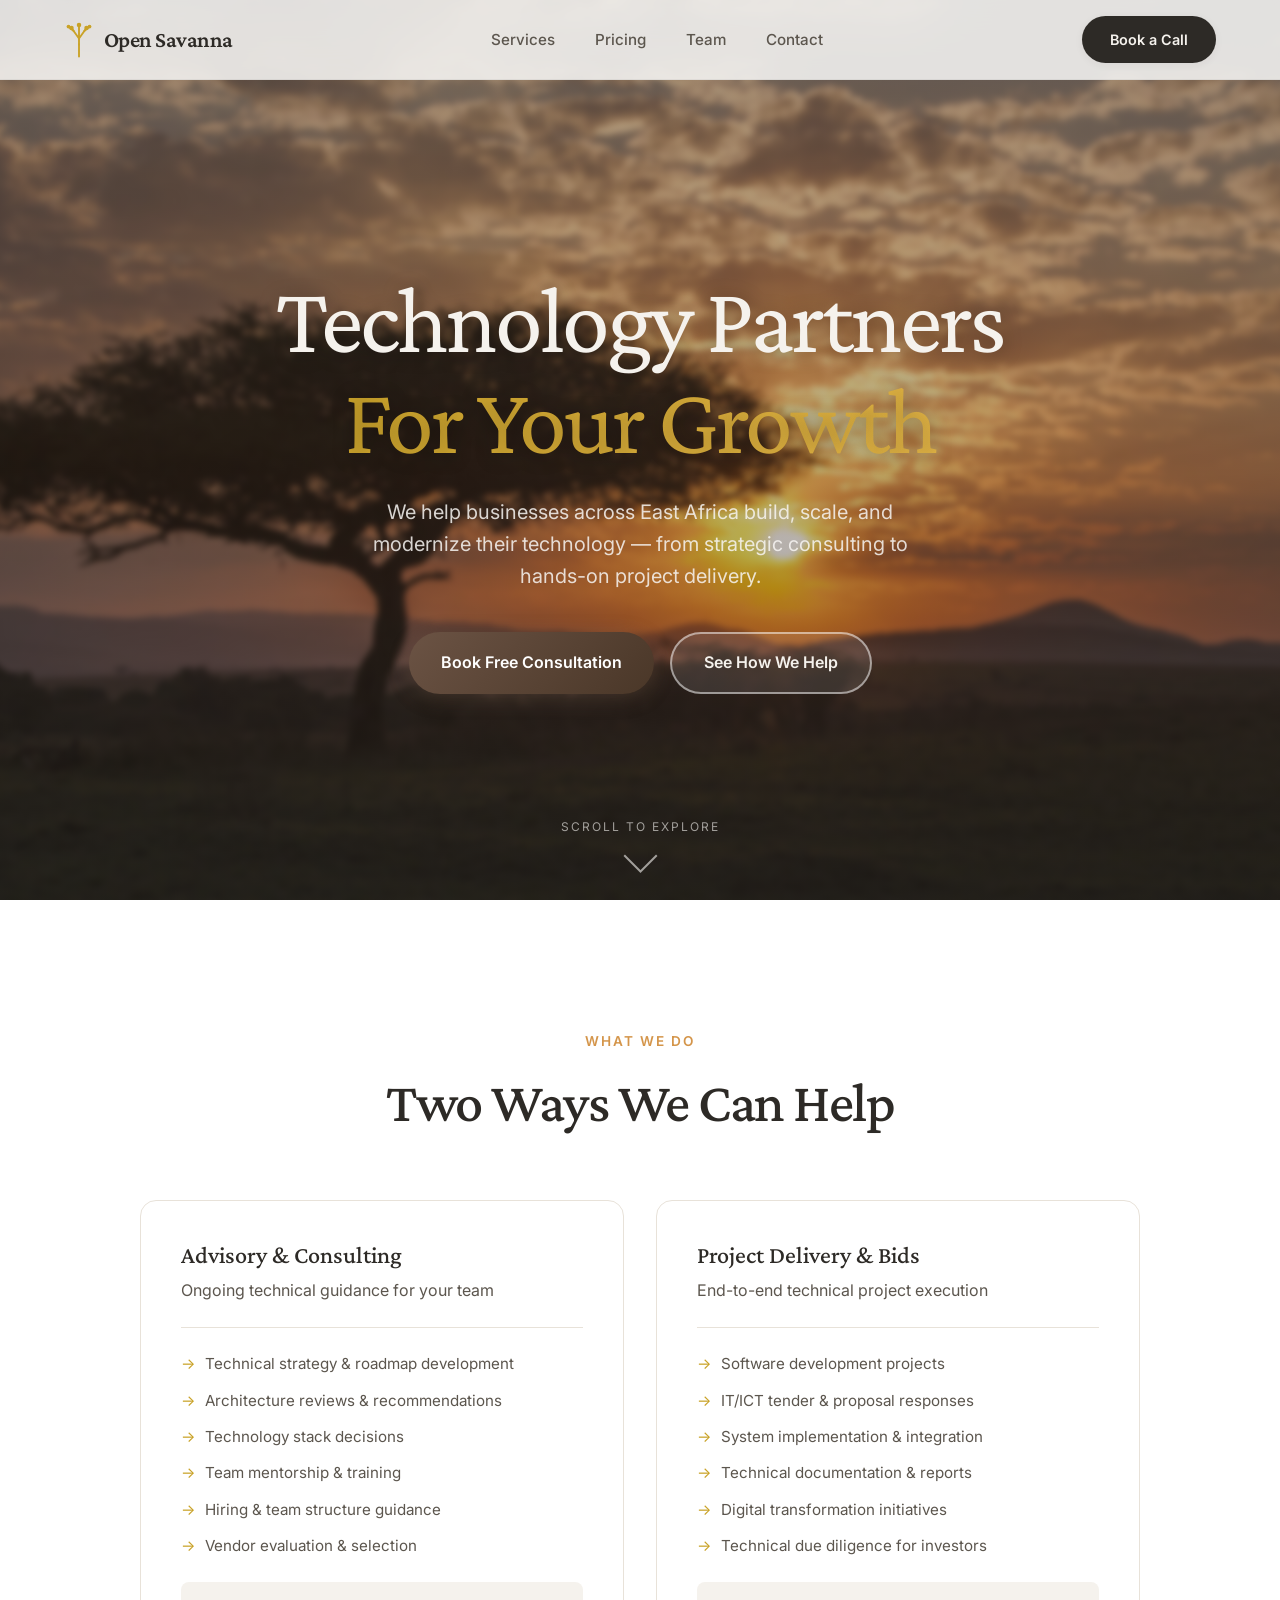
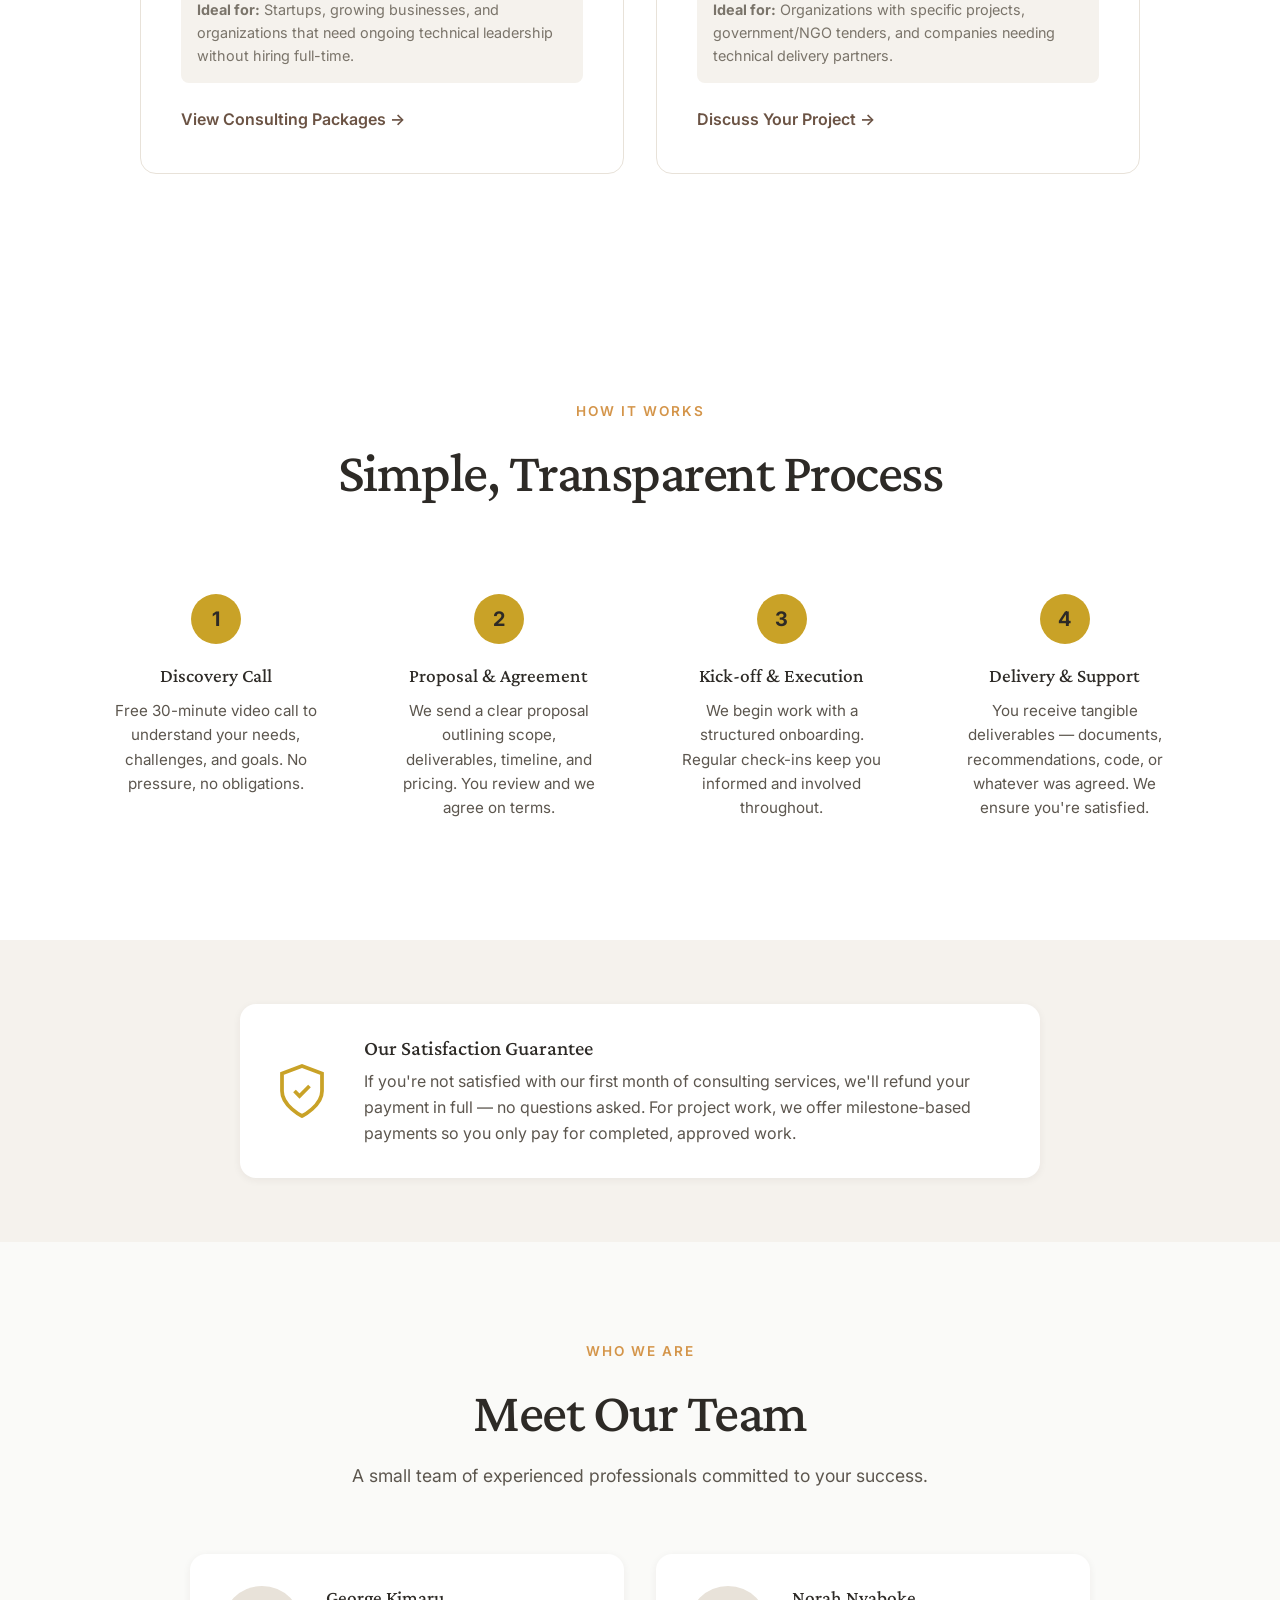
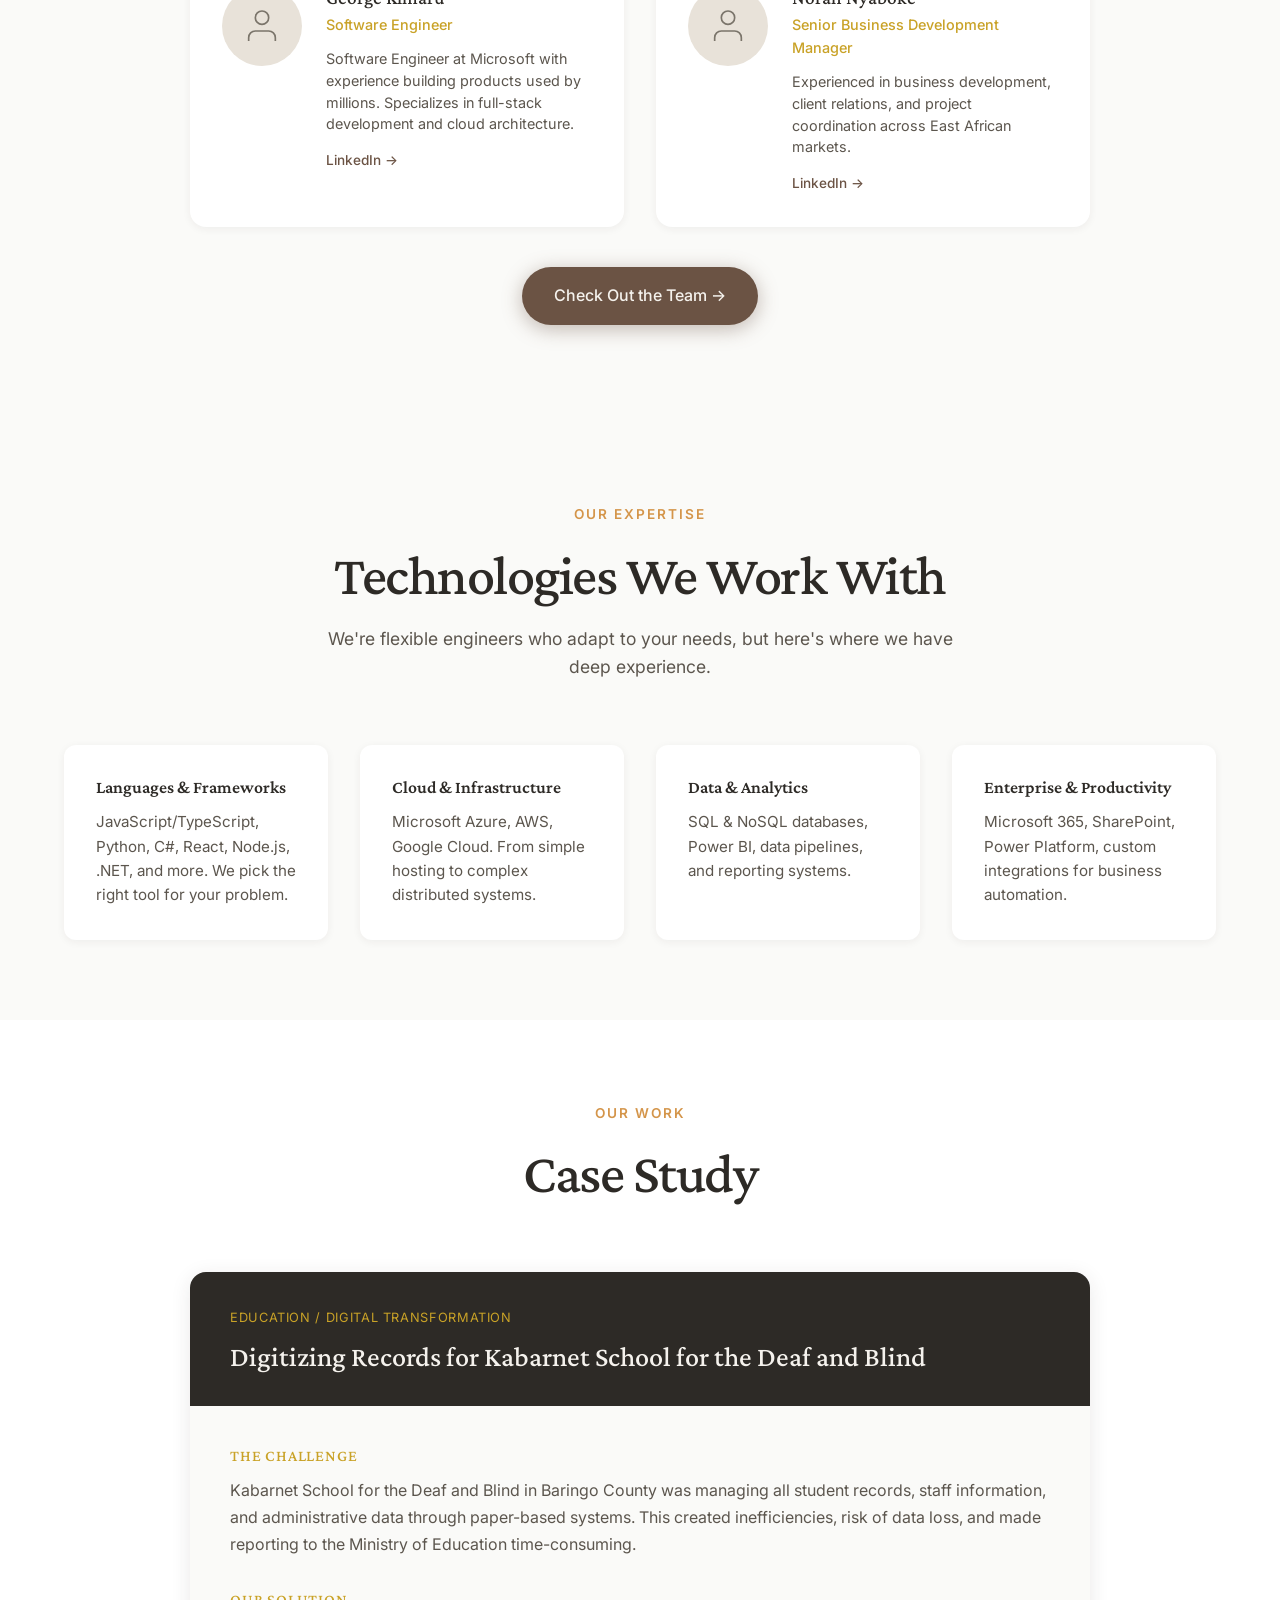
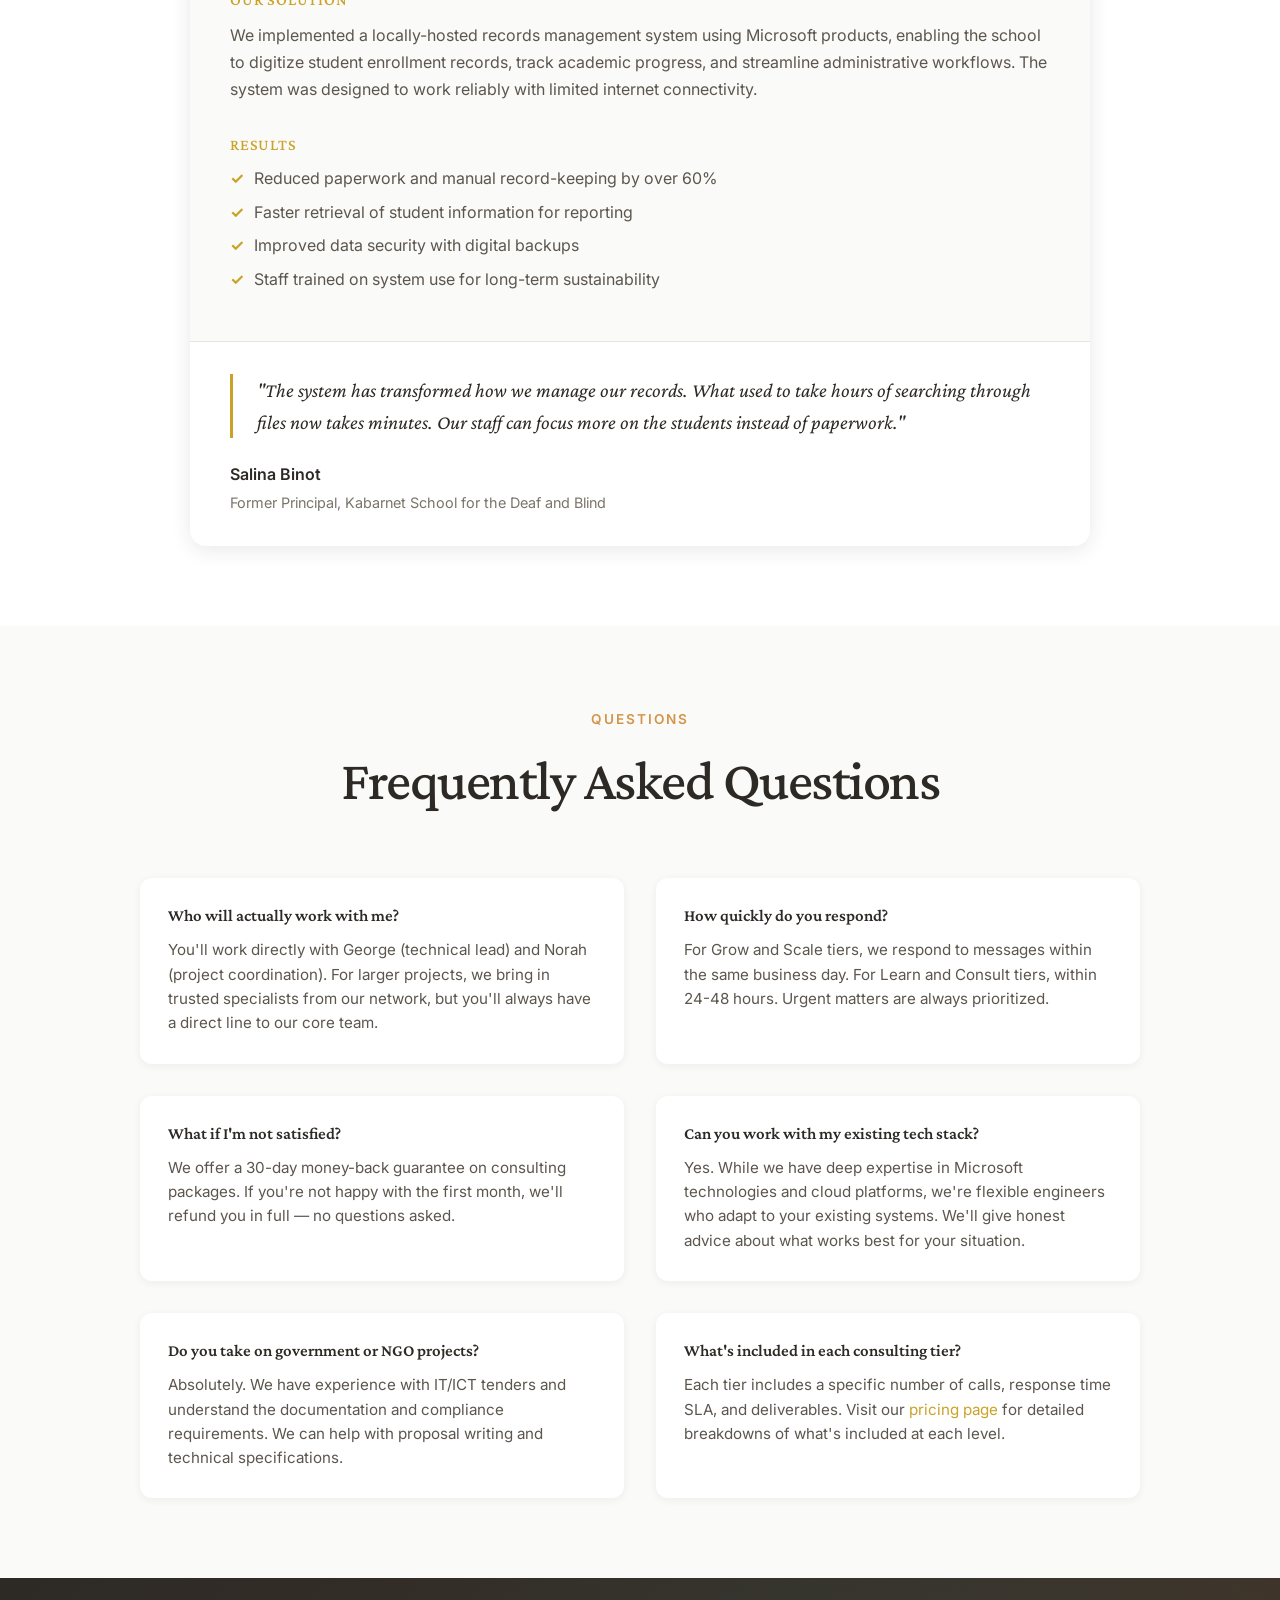
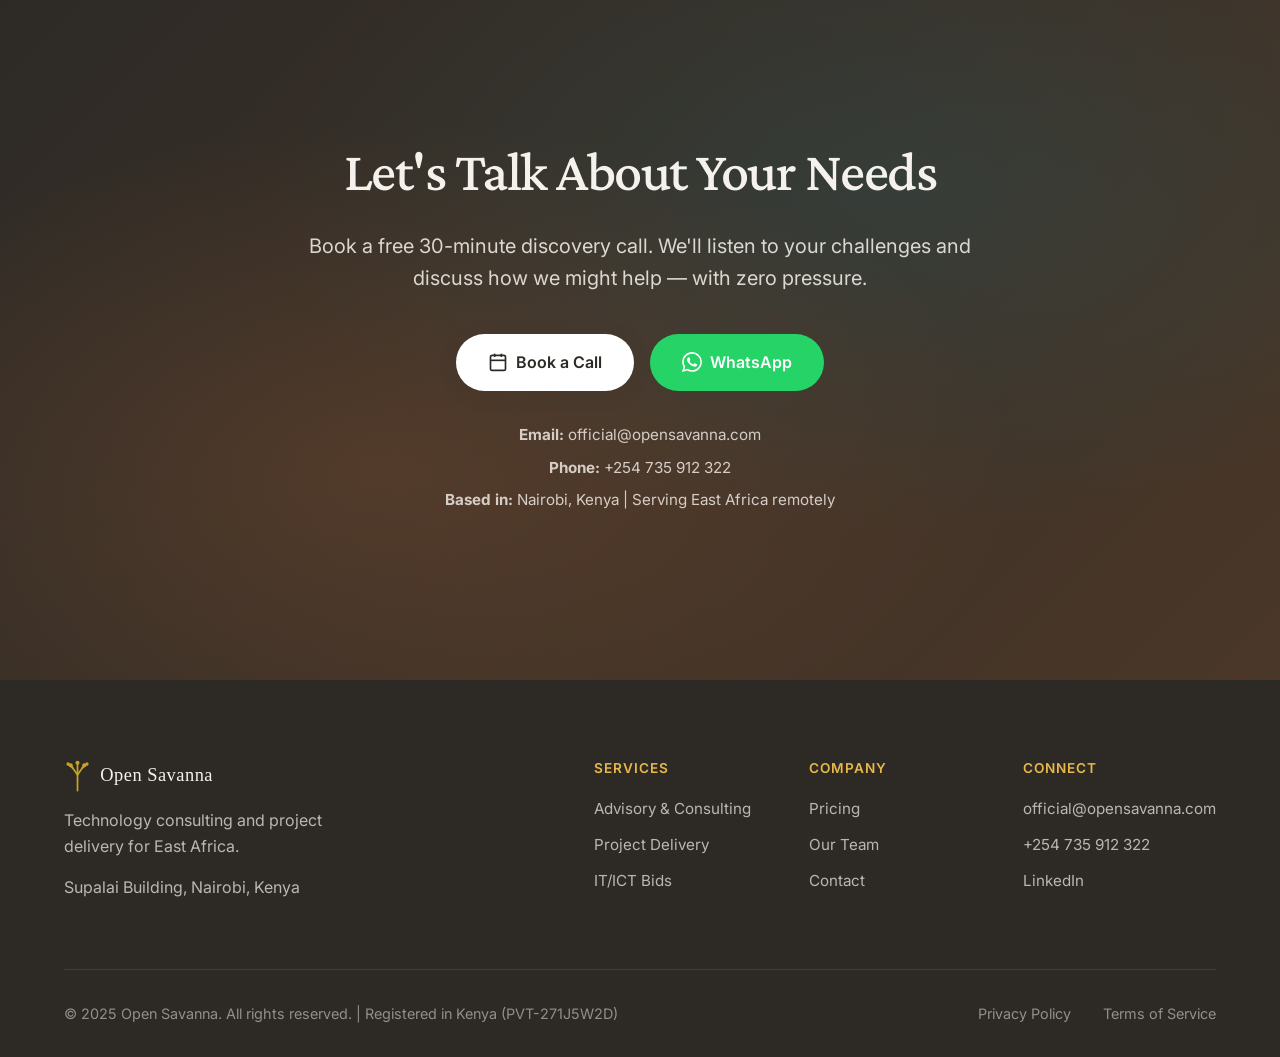
==== index.html @ 31643fbc "Add company registration number PVT-271J5W2D" ====
<!DOCTYPE html>
<html lang="en">
  <head>
    <meta charset="UTF-8" />
    <meta name="viewport" content="width=device-width, initial-scale=1.0" />
    <title>Open Savanna | Technology Consulting & Advisory for East Africa</title>

    <!-- SEO Meta Tags -->
    <meta name="description" content="Open Savanna provides technology consulting, project delivery, and advisory services for businesses, startups, and organizations across East Africa." />
    <meta name="keywords" content="Technology Consulting, IT Consulting, ICT, Kenya, Uganda, Tanzania, Rwanda, East Africa, Tech Advisory, Digital Transformation, Software Development" />
    <meta name="author" content="Open Savanna" />

    <!-- Open Graph -->
    <meta property="og:type" content="website" />
    <meta property="og:url" content="https://www.opensavanna.com/" />
    <meta property="og:title" content="Open Savanna | Technology Consulting for East Africa" />
    <meta property="og:description" content="Technology consulting and project delivery for businesses across East Africa." />

    <!-- Favicon -->
    <link rel="icon" type="image/svg+xml" href="favicon.svg" />

    <!-- Fonts -->
    <link rel="preconnect" href="https://fonts.googleapis.com" />
    <link rel="preconnect" href="https://fonts.gstatic.com" crossorigin />
    <link href="https://fonts.googleapis.com/css2?family=Crimson+Pro:wght@300;400;500;600&family=Inter:wght@300;400;500;600;700&display=swap" rel="stylesheet" />

    <!-- Styles -->
    <link rel="stylesheet" href="styles.css" />
  </head>
  <body>
    <!-- Navigation -->
    <nav id="navbar">
      <a href="index.html" class="logo">
        <img src="Images/logo.svg" alt="Open Savanna" class="logo-icon" />
        <span class="logo-text">Open Savanna</span>
      </a>
      <ul class="nav-links" id="nav-links">
        <li><a href="#services">Services</a></li>
        <li><a href="pricing.html">Pricing</a></li>
        <li><a href="team.html">Team</a></li>
        <li><a href="#contact">Contact</a></li>
      </ul>
      <a href="https://cal.com/open-savanna/discovery" target="_blank" class="cta-button nav-cta">Book a Call</a>
      <button class="mobile-menu-btn" id="mobile-menu-btn" aria-label="Toggle menu">
        <span></span>
        <span></span>
        <span></span>
      </button>
    </nav>

    <!-- Hero Section -->
    <section class="hero" id="hero">
      <div class="hero-content">
        <h1 class="hero-title">
          <span class="title-line">Technology Partners</span>
          <span class="title-line">For Your Growth</span>
        </h1>
        <p class="hero-subtitle">
          We help businesses across East Africa build, scale, and modernize their technology
          — from strategic consulting to hands-on project delivery.
        </p>
        <div class="hero-cta">
          <a href="https://cal.com/open-savanna/discovery" target="_blank" class="btn btn-primary">Book Free Consultation</a>
          <a href="#services" class="btn btn-secondary">See How We Help</a>
        </div>
      </div>
      <div class="scroll-indicator">
        <span>Scroll to explore</span>
        <div class="scroll-arrow"></div>
      </div>
    </section>

    <!-- Services Section -->
    <section class="services" id="services">
      <div class="section-header">
        <p class="section-tagline">What We Do</p>
        <h2>Two Ways We Can Help</h2>
      </div>

      <div class="services-two-col">
        <!-- Consulting Track -->
        <div class="service-track">
          <div class="track-header">
            <h3>Advisory & Consulting</h3>
            <p>Ongoing technical guidance for your team</p>
          </div>
          <ul class="track-features">
            <li>Technical strategy & roadmap development</li>
            <li>Architecture reviews & recommendations</li>
            <li>Technology stack decisions</li>
            <li>Team mentorship & training</li>
            <li>Hiring & team structure guidance</li>
            <li>Vendor evaluation & selection</li>
          </ul>
          <p class="track-ideal"><strong>Ideal for:</strong> Startups, growing businesses, and organizations that need ongoing technical leadership without hiring full-time.</p>
          <a href="pricing.html" class="track-cta">View Consulting Packages →</a>
        </div>

        <!-- Project Track -->
        <div class="service-track">
          <div class="track-header">
            <h3>Project Delivery & Bids</h3>
            <p>End-to-end technical project execution</p>
          </div>
          <ul class="track-features">
            <li>Software development projects</li>
            <li>IT/ICT tender & proposal responses</li>
            <li>System implementation & integration</li>
            <li>Technical documentation & reports</li>
            <li>Digital transformation initiatives</li>
            <li>Technical due diligence for investors</li>
          </ul>
          <p class="track-ideal"><strong>Ideal for:</strong> Organizations with specific projects, government/NGO tenders, and companies needing technical delivery partners.</p>
          <a href="#contact" class="track-cta">Discuss Your Project →</a>
        </div>
      </div>
    </section>

    <!-- How It Works Section -->
    <section class="how-it-works" id="how-it-works">
      <div class="section-header">
        <p class="section-tagline">How It Works</p>
        <h2>Simple, Transparent Process</h2>
      </div>

      <div class="process-steps">
        <div class="process-step">
          <div class="step-number">1</div>
          <h3>Discovery Call</h3>
          <p>Free 30-minute video call to understand your needs, challenges, and goals. No pressure, no obligations.</p>
        </div>
        <div class="process-step">
          <div class="step-number">2</div>
          <h3>Proposal & Agreement</h3>
          <p>We send a clear proposal outlining scope, deliverables, timeline, and pricing. You review and we agree on terms.</p>
        </div>
        <div class="process-step">
          <div class="step-number">3</div>
          <h3>Kick-off & Execution</h3>
          <p>We begin work with a structured onboarding. Regular check-ins keep you informed and involved throughout.</p>
        </div>
        <div class="process-step">
          <div class="step-number">4</div>
          <h3>Delivery & Support</h3>
          <p>You receive tangible deliverables — documents, recommendations, code, or whatever was agreed. We ensure you're satisfied.</p>
        </div>
      </div>
    </section>

    <!-- Guarantee Section -->
    <section class="guarantee-section">
      <div class="guarantee-content">
        <div class="guarantee-icon">
          <svg viewBox="0 0 24 24" fill="none" stroke="currentColor" stroke-width="1.5">
            <path d="M12 22s8-4 8-10V5l-8-3-8 3v7c0 6 8 10 8 10z"/>
            <path d="M9 12l2 2 4-4"/>
          </svg>
        </div>
        <div class="guarantee-text">
          <h3>Our Satisfaction Guarantee</h3>
          <p>If you're not satisfied with our first month of consulting services, we'll refund your payment in full — no questions asked. For project work, we offer milestone-based payments so you only pay for completed, approved work.</p>
        </div>
      </div>
    </section>

    <!-- Team Preview Section -->
    <section class="team-preview">
      <div class="section-header">
        <p class="section-tagline">Who We Are</p>
        <h2>Meet Our Team</h2>
        <p class="section-subtitle">A small team of experienced professionals committed to your success.</p>
      </div>

      <div class="team-preview-grid">
        <div class="team-card">
          <div class="team-photo-placeholder">
            <svg viewBox="0 0 24 24" fill="none" stroke="currentColor" stroke-width="1">
              <path d="M20 21v-2a4 4 0 00-4-4H8a4 4 0 00-4 4v2M12 11a4 4 0 100-8 4 4 0 000 8z"/>
            </svg>
          </div>
          <div class="team-info">
            <h4>George Kimaru</h4>
            <p class="team-role">Software Engineer</p>
            <p class="team-bio">Software Engineer at Microsoft with experience building products used by millions. Specializes in full-stack development and cloud architecture.</p>
            <a href="https://www.linkedin.com/in/kimarugeorge/" target="_blank" class="team-linkedin">LinkedIn →</a>
          </div>
        </div>

        <div class="team-card">
          <div class="team-photo-placeholder">
            <svg viewBox="0 0 24 24" fill="none" stroke="currentColor" stroke-width="1">
              <path d="M20 21v-2a4 4 0 00-4-4H8a4 4 0 00-4 4v2M12 11a4 4 0 100-8 4 4 0 000 8z"/>
            </svg>
          </div>
          <div class="team-info">
            <h4>Norah Nyaboke</h4>
            <p class="team-role">Senior Business Development Manager</p>
            <p class="team-bio">Experienced in business development, client relations, and project coordination across East African markets.</p>
            <a href="https://www.linkedin.com/in/norahnyaboke/" target="_blank" class="team-linkedin">LinkedIn →</a>
          </div>
        </div>
      </div>

      <div class="team-preview-cta">
        <a href="team.html" class="btn btn-primary">Check Out the Team →</a>
      </div>
    </section>

    <!-- Technologies Section -->
    <section class="tech-stack-section">
      <div class="section-header">
        <p class="section-tagline">Our Expertise</p>
        <h2>Technologies We Work With</h2>
        <p class="section-subtitle">We're flexible engineers who adapt to your needs, but here's where we have deep experience.</p>
      </div>
      <div class="tech-grid">
        <div class="tech-category">
          <h4>Languages & Frameworks</h4>
          <p>JavaScript/TypeScript, Python, C#, React, Node.js, .NET, and more. We pick the right tool for your problem.</p>
        </div>
        <div class="tech-category">
          <h4>Cloud & Infrastructure</h4>
          <p>Microsoft Azure, AWS, Google Cloud. From simple hosting to complex distributed systems.</p>
        </div>
        <div class="tech-category">
          <h4>Data & Analytics</h4>
          <p>SQL & NoSQL databases, Power BI, data pipelines, and reporting systems.</p>
        </div>
        <div class="tech-category">
          <h4>Enterprise & Productivity</h4>
          <p>Microsoft 365, SharePoint, Power Platform, custom integrations for business automation.</p>
        </div>
      </div>
    </section>

    <!-- Case Study Section -->
    <section class="case-study-section">
      <div class="section-header">
        <p class="section-tagline">Our Work</p>
        <h2>Case Study</h2>
      </div>
      <div class="case-study-card">
        <div class="case-study-header">
          <span class="case-study-tag">Education / Digital Transformation</span>
          <h3>Digitizing Records for Kabarnet School for the Deaf and Blind</h3>
        </div>
        <div class="case-study-content">
          <div class="case-study-challenge">
            <h4>The Challenge</h4>
            <p>Kabarnet School for the Deaf and Blind in Baringo County was managing all student records, staff information, and administrative data through paper-based systems. This created inefficiencies, risk of data loss, and made reporting to the Ministry of Education time-consuming.</p>
          </div>
          <div class="case-study-solution">
            <h4>Our Solution</h4>
            <p>We implemented a locally-hosted records management system using Microsoft products, enabling the school to digitize student enrollment records, track academic progress, and streamline administrative workflows. The system was designed to work reliably with limited internet connectivity.</p>
          </div>
          <div class="case-study-results">
            <h4>Results</h4>
            <ul>
              <li>Reduced paperwork and manual record-keeping by over 60%</li>
              <li>Faster retrieval of student information for reporting</li>
              <li>Improved data security with digital backups</li>
              <li>Staff trained on system use for long-term sustainability</li>
            </ul>
          </div>
        </div>
        <div class="case-study-testimonial">
          <blockquote>
            "The system has transformed how we manage our records. What used to take hours of searching through files now takes minutes. Our staff can focus more on the students instead of paperwork."
          </blockquote>
          <div class="testimonial-author">
            <strong>Salina Binot</strong>
            <span>Former Principal, Kabarnet School for the Deaf and Blind</span>
          </div>
        </div>
      </div>
    </section>

    <!-- FAQ Section -->
    <section class="faq-section" id="faq">
      <div class="section-header">
        <p class="section-tagline">Questions</p>
        <h2>Frequently Asked Questions</h2>
      </div>
      <div class="faq-grid">
        <div class="faq-item">
          <h4>Who will actually work with me?</h4>
          <p>You'll work directly with George (technical lead) and Norah (project coordination). For larger projects, we bring in trusted specialists from our network, but you'll always have a direct line to our core team.</p>
        </div>
        <div class="faq-item">
          <h4>How quickly do you respond?</h4>
          <p>For Grow and Scale tiers, we respond to messages within the same business day. For Learn and Consult tiers, within 24-48 hours. Urgent matters are always prioritized.</p>
        </div>
        <div class="faq-item">
          <h4>What if I'm not satisfied?</h4>
          <p>We offer a 30-day money-back guarantee on consulting packages. If you're not happy with the first month, we'll refund you in full — no questions asked.</p>
        </div>
        <div class="faq-item">
          <h4>Can you work with my existing tech stack?</h4>
          <p>Yes. While we have deep expertise in Microsoft technologies and cloud platforms, we're flexible engineers who adapt to your existing systems. We'll give honest advice about what works best for your situation.</p>
        </div>
        <div class="faq-item">
          <h4>Do you take on government or NGO projects?</h4>
          <p>Absolutely. We have experience with IT/ICT tenders and understand the documentation and compliance requirements. We can help with proposal writing and technical specifications.</p>
        </div>
        <div class="faq-item">
          <h4>What's included in each consulting tier?</h4>
          <p>Each tier includes a specific number of calls, response time SLA, and deliverables. Visit our <a href="pricing.html">pricing page</a> for detailed breakdowns of what's included at each level.</p>
        </div>
      </div>
    </section>

    <!-- CTA Section -->
    <section class="cta-section" id="contact">
      <div class="cta-background"></div>
      <div class="cta-content">
        <h2>Let's Talk About Your Needs</h2>
        <p>Book a free 30-minute discovery call. We'll listen to your challenges and discuss how we might help — with zero pressure.</p>
        <div class="cta-buttons">
          <a href="https://cal.com/open-savanna/discovery" target="_blank" class="btn btn-light">
            <svg viewBox="0 0 24 24" fill="none" stroke="currentColor" stroke-width="2">
              <rect x="3" y="4" width="18" height="18" rx="2" ry="2"/>
              <line x1="16" y1="2" x2="16" y2="6"/>
              <line x1="8" y1="2" x2="8" y2="6"/>
              <line x1="3" y1="10" x2="21" y2="10"/>
            </svg>
            Book a Call
          </a>
          <a href="https://wa.me/254735912322?text=Hi%20Open%20Savanna%2C%20I'd%20like%20to%20discuss%20a%20potential%20project" class="btn btn-whatsapp">
            <svg viewBox="0 0 24 24" fill="currentColor">
              <path d="M17.472 14.382c-.297-.149-1.758-.867-2.03-.967-.273-.099-.471-.148-.67.15-.197.297-.767.966-.94 1.164-.173.199-.347.223-.644.075-.297-.15-1.255-.463-2.39-1.475-.883-.788-1.48-1.761-1.653-2.059-.173-.297-.018-.458.13-.606.134-.133.298-.347.446-.52.149-.174.198-.298.298-.497.099-.198.05-.371-.025-.52-.075-.149-.669-1.612-.916-2.207-.242-.579-.487-.5-.669-.51-.173-.008-.371-.01-.57-.01-.198 0-.52.074-.792.372-.272.297-1.04 1.016-1.04 2.479 0 1.462 1.065 2.875 1.213 3.074.149.198 2.096 3.2 5.077 4.487.709.306 1.262.489 1.694.625.712.227 1.36.195 1.871.118.571-.085 1.758-.719 2.006-1.413.248-.694.248-1.289.173-1.413-.074-.124-.272-.198-.57-.347m-5.421 7.403h-.004a9.87 9.87 0 01-5.031-1.378l-.361-.214-3.741.982.998-3.648-.235-.374a9.86 9.86 0 01-1.51-5.26c.001-5.45 4.436-9.884 9.888-9.884 2.64 0 5.122 1.03 6.988 2.898a9.825 9.825 0 012.893 6.994c-.003 5.45-4.437 9.884-9.885 9.884m8.413-18.297A11.815 11.815 0 0012.05 0C5.495 0 .16 5.335.157 11.892c0 2.096.547 4.142 1.588 5.945L.057 24l6.305-1.654a11.882 11.882 0 005.683 1.448h.005c6.554 0 11.89-5.335 11.893-11.893a11.821 11.821 0 00-3.48-8.413z"/>
            </svg>
            WhatsApp
          </a>
        </div>
        <div class="cta-contact-info">
          <p><strong>Email:</strong> official@opensavanna.com</p>
          <p><strong>Phone:</strong> +254 735 912 322</p>
          <p><strong>Based in:</strong> Nairobi, Kenya | Serving East Africa remotely</p>
        </div>
      </div>
    </section>

    <!-- Footer -->
    <footer>
      <div class="footer-content">
        <div class="footer-brand">
          <div class="footer-logo-wrapper">
            <img src="Images/logo.svg" alt="Open Savanna" class="footer-logo-icon" />
            <span class="footer-logo-text">Open Savanna</span>
          </div>
          <p>Technology consulting and project delivery for East Africa.</p>
          <div class="footer-address">
            <p>Supalai Building, Nairobi, Kenya</p>
          </div>
        </div>
        <div class="footer-links">
          <div class="footer-column">
            <h4>Services</h4>
            <a href="#services">Advisory & Consulting</a>
            <a href="#services">Project Delivery</a>
            <a href="#services">IT/ICT Bids</a>
          </div>
          <div class="footer-column">
            <h4>Company</h4>
            <a href="pricing.html">Pricing</a>
            <a href="team.html">Our Team</a>
            <a href="#contact">Contact</a>
          </div>
          <div class="footer-column">
            <h4>Connect</h4>
            <a href="mailto:official@opensavanna.com">official@opensavanna.com</a>
            <a href="https://wa.me/254735912322">+254 735 912 322</a>
            <a href="https://linkedin.com/company/opensavanna" target="_blank">LinkedIn</a>
          </div>
        </div>
      </div>
      <div class="footer-bottom">
        <p>&copy; 2025 Open Savanna. All rights reserved. | Registered in Kenya (PVT-271J5W2D)</p>
        <div class="footer-legal">
          <a href="privacy.html">Privacy Policy</a>
          <a href="terms.html">Terms of Service</a>
        </div>
      </div>
    </footer>

    <!-- Scripts -->
    <script src="main.js"></script>
  </body>
</html>
---- styles.css ----
/* =============================================
   OPEN SAVANNA - Premium CTO as a Service
   Savanna-inspired design with Three.js integration
   ============================================= */

/* CSS Reset & Base */
*, *::before, *::after {
  margin: 0;
  padding: 0;
  box-sizing: border-box;
}

:root {
  /* Savanna-inspired color palette - Warm Earth Tones */
  --savanna-night: #2D2A26;
  --savanna-dark: #3D3833;
  --savanna-earth: #4A4540;

  /* Primary brand colors - Earthy browns (Acacia bark) */
  --acacia-brown: #6B5344;
  --acacia-deep: #4A3728;
  --acacia-light: #8B7355;
  --acacia-warm: #9C8468;

  /* Accent colors - Savanna gold (sunset/dry grass) */
  --savanna-gold: #C9A227;
  --savanna-amber: #D4954A;
  --savanna-sunset: #D4A84B;
  --savanna-honey: #E8B84A;

  /* Neutrals - Sandy tones */
  --sand-light: #F5F2ED;
  --sand-medium: #E8E2D9;
  --sand-warm: #D4CCC0;
  --sand-dark: #B8AEA0;

  --text-primary: #2D2A26;
  --text-secondary: #5C564E;
  --text-light: #7A746A;
  --text-inverse: #F5F2ED;

  --bg-light: #FAFAF8;
  --bg-white: #ffffff;

  /* Shadows */
  --shadow-sm: 0 2px 8px rgba(45, 42, 38, 0.06);
  --shadow-md: 0 4px 20px rgba(45, 42, 38, 0.1);
  --shadow-lg: 0 8px 40px rgba(45, 42, 38, 0.12);
  --shadow-xl: 0 20px 60px rgba(45, 42, 38, 0.15);

  /* Transitions */
  --transition-fast: 0.2s ease;
  --transition-base: 0.3s ease;
  --transition-slow: 0.5s cubic-bezier(0.4, 0, 0.2, 1);
}

html {
  scroll-behavior: smooth;
  font-size: 16px;
}

body {
  font-family: 'Inter', -apple-system, BlinkMacSystemFont, 'Segoe UI', sans-serif;
  color: var(--text-primary);
  line-height: 1.6;
  background: var(--bg-light);
  -webkit-font-smoothing: antialiased;
  -moz-osx-font-smoothing: grayscale;
  overflow-x: hidden;
}

h1, h2, h3, h4 {
  font-family: 'Crimson Pro', Georgia, serif;
  font-weight: 500;
  line-height: 1.2;
}

img {
  max-width: 100%;
  height: auto;
}

/* =============================================
   LOADING SCREEN
   ============================================= */

.loader {
  position: fixed;
  top: 0;
  left: 0;
  width: 100%;
  height: 100%;
  background: linear-gradient(135deg, var(--savanna-night) 0%, var(--acacia-deep) 100%);
  display: flex;
  align-items: center;
  justify-content: center;
  z-index: 10000;
  transition: opacity 0.6s ease, visibility 0.6s ease;
}

.loader-content {
  text-align: center;
}

.loader.hidden {
  opacity: 0;
  visibility: hidden;
}

.loader-content {
  text-align: center;
}

.loader-logo {
  width: 60px;
  height: 60px;
  margin: 0 auto 1.5rem;
}

.loader-logo img {
  width: 100%;
  height: 100%;
  object-fit: contain;
}

.loader-tree {
  width: 100%;
  height: 100%;
  animation: treePulse 2s ease-in-out infinite;
}

@keyframes treePulse {
  0%, 100% { opacity: 0.6; transform: scale(1); }
  50% { opacity: 1; transform: scale(1.05); }
}

.tree-node {
  animation: nodeGlow 1.5s ease-in-out infinite;
}

.tree-node:nth-child(odd) {
  animation-delay: 0.2s;
}

@keyframes nodeGlow {
  0%, 100% { opacity: 0.5; }
  50% { opacity: 1; }
}

.loader-text {
  font-family: 'Crimson Pro', serif;
  font-size: 1.5rem;
  color: var(--text-inverse);
  letter-spacing: 2px;
  animation: fadeInUp 1s ease;
}

/* =============================================
   THREE.JS CANVAS
   ============================================= */

#savanna-canvas {
  position: fixed;
  top: 0;
  left: 0;
  width: 100%;
  height: 100%;
  z-index: -1;
  pointer-events: none;
}

/* =============================================
   NAVIGATION
   ============================================= */

nav {
  position: fixed;
  top: 0;
  left: 0;
  right: 0;
  display: flex;
  justify-content: space-between;
  align-items: center;
  padding: 1rem 5%;
  background: rgba(250, 250, 248, 0.85);
  backdrop-filter: blur(20px);
  -webkit-backdrop-filter: blur(20px);
  z-index: 1000;
  transition: all var(--transition-base);
  border-bottom: 1px solid rgba(26, 29, 33, 0.05);
}

nav.scrolled {
  padding: 0.75rem 5%;
  box-shadow: var(--shadow-md);
}

.logo {
  display: flex;
  align-items: center;
  gap: 0.6rem;
  text-decoration: none;
}

.logo-icon {
  height: 36px;
  width: auto;
}

.logo-text {
  font-family: 'Georgia', serif;
  font-size: 1.25rem;
  font-weight: 400;
  color: var(--text-primary);
  letter-spacing: 0.5px;
}

.logo-text {
  font-family: 'Crimson Pro', serif;
  font-size: 1.4rem;
  font-weight: 600;
  color: var(--text-primary);
  letter-spacing: -0.5px;
}

.nav-links {
  display: flex;
  gap: 2.5rem;
  list-style: none;
}

.nav-links a {
  text-decoration: none;
  color: var(--text-secondary);
  font-size: 0.95rem;
  font-weight: 500;
  position: relative;
  padding: 0.5rem 0;
  transition: color var(--transition-fast);
}

.nav-links a::after {
  content: '';
  position: absolute;
  bottom: 0;
  left: 0;
  width: 0;
  height: 2px;
  background: var(--savanna-gold);
  transition: width var(--transition-base);
}

.nav-links a:hover {
  color: var(--text-primary);
}

.nav-links a:hover::after {
  width: 100%;
}

.cta-button {
  background: var(--savanna-night);
  color: var(--text-inverse);
  padding: 0.75rem 1.75rem;
  border-radius: 50px;
  text-decoration: none;
  font-size: 0.9rem;
  font-weight: 600;
  transition: all var(--transition-base);
  box-shadow: var(--shadow-sm);
}

.cta-button:hover {
  background: var(--acacia-deep);
  transform: translateY(-2px);
  box-shadow: var(--shadow-md);
}

/* Mobile Menu Button */
.mobile-menu-btn {
  display: none;
  flex-direction: column;
  gap: 5px;
  background: none;
  border: none;
  cursor: pointer;
  padding: 0.5rem;
}

.mobile-menu-btn span {
  display: block;
  width: 24px;
  height: 2px;
  background: var(--text-primary);
  transition: all var(--transition-base);
}

.mobile-menu-btn.active span:nth-child(1) {
  transform: rotate(45deg) translate(5px, 5px);
}

.mobile-menu-btn.active span:nth-child(2) {
  opacity: 0;
}

.mobile-menu-btn.active span:nth-child(3) {
  transform: rotate(-45deg) translate(5px, -5px);
}

/* =============================================
   HERO SECTION
   ============================================= */

.hero {
  min-height: 100vh;
  display: flex;
  flex-direction: column;
  justify-content: center;
  align-items: center;
  position: relative;
  padding: 8rem 5% 4rem;
  background: var(--savanna-night);
  overflow: hidden;
}

/* Background image with blur */
.hero::before {
  content: '';
  position: absolute;
  top: 0;
  left: 0;
  right: 0;
  bottom: 0;
  background: url('Images/Home page savanna silhoutte.jpg') center center / cover no-repeat;
  filter: blur(3px);
  transform: scale(1.05); /* Prevent blur edges showing */
  z-index: 0;
}

/* Dark overlay for text readability */
.hero::after {
  content: '';
  position: absolute;
  top: 0;
  left: 0;
  right: 0;
  bottom: 0;
  background: linear-gradient(
    180deg,
    rgba(45, 42, 38, 0.4) 0%,
    rgba(74, 55, 40, 0.35) 50%,
    rgba(45, 42, 38, 0.5) 100%
  );
  z-index: 1;
}

.hero-content {
  text-align: center;
  max-width: 900px;
  position: relative;
  z-index: 10;
}

.hero-tagline {
  display: inline-block;
  font-size: 0.9rem;
  font-weight: 600;
  text-transform: uppercase;
  letter-spacing: 3px;
  color: var(--savanna-honey);
  margin-bottom: 1.5rem;
  padding: 0.5rem 1.5rem;
  border: 1px solid var(--savanna-gold);
  border-radius: 50px;
  animation: fadeInDown 0.8s ease;
  background: rgba(45, 42, 38, 0.4);
  backdrop-filter: blur(10px);
}

.hero-title {
  font-size: clamp(3rem, 8vw, 6rem);
  font-weight: 400;
  line-height: 1.05;
  margin-bottom: 1.5rem;
  letter-spacing: -3px;
  color: var(--text-inverse);
  text-shadow: 0 2px 20px rgba(0, 0, 0, 0.3);
}

.title-line {
  display: block;
  opacity: 0;
  animation: fadeInUp 0.8s ease forwards;
}

.title-line:nth-child(1) { animation-delay: 0.2s; }
.title-line:nth-child(2) {
  animation-delay: 0.4s;
  background: linear-gradient(135deg, var(--savanna-gold), var(--savanna-honey));
  -webkit-background-clip: text;
  -webkit-text-fill-color: transparent;
  background-clip: text;
}

.hero-subtitle {
  font-size: 1.25rem;
  color: rgba(247, 245, 242, 0.85);
  max-width: 600px;
  margin: 0 auto 2.5rem;
  opacity: 0;
  animation: fadeInUp 0.8s ease 0.6s forwards;
}

.hero-cta {
  display: flex;
  gap: 1rem;
  justify-content: center;
  flex-wrap: wrap;
  opacity: 0;
  animation: fadeInUp 0.8s ease 0.8s forwards;
  position: relative;
  z-index: 10;
}

/* Buttons */
.btn {
  display: inline-flex;
  align-items: center;
  gap: 0.5rem;
  padding: 1rem 2rem;
  border-radius: 50px;
  text-decoration: none;
  font-size: 1rem;
  font-weight: 600;
  transition: all var(--transition-base);
  cursor: pointer;
  border: none;
}

.btn-primary {
  background: linear-gradient(135deg, var(--acacia-brown), var(--acacia-deep));
  color: white;
  box-shadow: 0 4px 20px rgba(107, 83, 68, 0.4);
}

.btn-primary:hover {
  transform: translateY(-3px);
  box-shadow: 0 8px 30px rgba(107, 83, 68, 0.5);
}

.btn-secondary {
  background: rgba(255, 255, 255, 0.1);
  color: var(--text-inverse);
  border: 2px solid rgba(255, 255, 255, 0.5);
  backdrop-filter: blur(10px);
}

.btn-secondary:hover {
  background: rgba(255, 255, 255, 0.95);
  color: var(--text-primary);
  border-color: transparent;
}

.btn-light {
  background: var(--bg-white);
  color: var(--text-primary);
  box-shadow: var(--shadow-md);
}

.btn-light:hover {
  transform: translateY(-3px);
  box-shadow: var(--shadow-lg);
}

.btn-whatsapp {
  background: #25d366;
  color: white;
}

.btn-whatsapp:hover {
  background: #20ba5a;
  transform: translateY(-3px);
}

.btn svg {
  width: 20px;
  height: 20px;
}

/* Hero Visual */
.hero-visual {
  display: none; /* Using background image instead */
}

.savanna-silhouette {
  display: none;
}

/* Scroll Indicator */
.scroll-indicator {
  position: absolute;
  bottom: 2rem;
  left: 50%;
  transform: translateX(-50%);
  text-align: center;
  opacity: 0;
  animation: fadeIn 1s ease 1.2s forwards;
  z-index: 10;
}

.scroll-indicator span {
  display: block;
  font-size: 0.75rem;
  text-transform: uppercase;
  letter-spacing: 2px;
  color: rgba(247, 245, 242, 0.6);
  margin-bottom: 0.5rem;
}

.scroll-arrow {
  width: 24px;
  height: 24px;
  margin: 0 auto;
  border-right: 2px solid rgba(247, 245, 242, 0.6);
  border-bottom: 2px solid rgba(247, 245, 242, 0.6);
  transform: rotate(45deg);
  animation: scrollBounce 2s ease-in-out infinite;
}

@keyframes scrollBounce {
  0%, 100% { transform: rotate(45deg) translate(0, 0); opacity: 1; }
  50% { transform: rotate(45deg) translate(5px, 5px); opacity: 0.5; }
}

/* =============================================
   SECTION COMMON STYLES
   ============================================= */

.section-header {
  text-align: center;
  margin-bottom: 4rem;
}

.section-tagline {
  display: inline-block;
  font-size: 0.85rem;
  font-weight: 600;
  text-transform: uppercase;
  letter-spacing: 2px;
  color: var(--savanna-amber);
  margin-bottom: 1rem;
}

.section-header h2 {
  font-size: clamp(2rem, 5vw, 3.5rem);
  color: var(--text-primary);
  letter-spacing: -1.5px;
}

/* =============================================
   SERVICES SECTION
   ============================================= */

.services {
  padding: 8rem 5%;
  background: var(--bg-white);
}

.service-grid {
  display: grid;
  grid-template-columns: repeat(2, 1fr);
  gap: 2rem;
  max-width: 1400px;
  margin: 0 auto;
}

.service-card {
  background: var(--bg-light);
  border-radius: 16px;
  overflow: hidden;
  transition: transform 0.3s ease, box-shadow 0.3s ease;
  box-shadow: var(--shadow-sm);
  border: 1px solid rgba(26, 29, 33, 0.05);
}

.service-card:hover {
  transform: scale(1.02);
  box-shadow: var(--shadow-lg);
}

.service-image {
  position: relative;
  height: 280px;
  overflow: hidden;
}

.service-image img {
  width: 100%;
  height: 100%;
  object-fit: cover;
  transition: transform var(--transition-slow);
}

.service-card:hover .service-image img {
  transform: scale(1.08);
}

.service-overlay {
  position: absolute;
  inset: 0;
  background: linear-gradient(180deg, transparent 0%, rgba(26, 29, 33, 0.4) 100%);
  opacity: 0;
  transition: opacity var(--transition-base);
}

.service-card:hover .service-overlay {
  opacity: 1;
}

.service-content {
  padding: 2rem;
}

.service-content h3 {
  font-size: 1.75rem;
  margin-bottom: 0.5rem;
  color: var(--text-primary);
}

.service-price {
  font-size: 1rem;
  font-weight: 600;
  color: var(--acacia-brown);
  margin-bottom: 1rem;
}

.service-content > p {
  color: var(--text-secondary);
  font-size: 1rem;
  line-height: 1.7;
  margin-bottom: 1.25rem;
}

.service-features {
  list-style: none;
  border-top: 1px solid var(--sand-medium);
  padding-top: 1rem;
}

.service-features li {
  position: relative;
  padding-left: 1.5rem;
  font-size: 0.9rem;
  color: var(--text-light);
  margin-bottom: 0.5rem;
}

.service-features li::before {
  content: '';
  position: absolute;
  left: 0;
  top: 0.5rem;
  width: 6px;
  height: 6px;
  background: var(--savanna-gold);
  border-radius: 50%;
}

/* =============================================
   ABOUT SECTION
   ============================================= */

.about {
  padding: 8rem 5%;
  background: var(--bg-light);
}

.about-content {
  max-width: 800px;
  margin: 0 auto 5rem;
  text-align: center;
}

.about-intro {
  font-size: 1.35rem;
  line-height: 1.8;
  color: var(--text-secondary);
  margin-bottom: 1.5rem;
}

.about-text {
  font-size: 1.1rem;
  color: var(--text-light);
  font-style: italic;
}

.about-features {
  display: grid;
  grid-template-columns: repeat(3, 1fr);
  gap: 2rem;
  max-width: 1100px;
  margin: 0 auto;
}

.feature {
  text-align: center;
  padding: 2.5rem 2rem;
  background: var(--bg-white);
  border-radius: 16px;
  box-shadow: var(--shadow-sm);
  transition: all var(--transition-base);
  border: 1px solid transparent;
}

.feature:hover {
  transform: translateY(-5px);
  box-shadow: var(--shadow-lg);
  border-color: var(--savanna-gold);
}

.feature-icon {
  width: 64px;
  height: 64px;
  background: linear-gradient(135deg, var(--acacia-brown), var(--acacia-deep));
  border-radius: 16px;
  display: flex;
  align-items: center;
  justify-content: center;
  margin: 0 auto 1.5rem;
}

.feature-icon svg {
  width: 32px;
  height: 32px;
  color: white;
}

.feature h3 {
  font-size: 1.4rem;
  margin-bottom: 0.75rem;
  color: var(--text-primary);
}

.feature p {
  font-size: 1rem;
  color: var(--text-secondary);
  line-height: 1.6;
}

/* =============================================
   FOUNDER SECTION
   ============================================= */

.founder {
  padding: 8rem 5%;
  background: var(--bg-white);
}

.founder-container {
  display: grid;
  grid-template-columns: 1fr 1.5fr;
  gap: 5rem;
  align-items: center;
  max-width: 1200px;
  margin: 0 auto;
}

.founder-image {
  position: relative;
}

.founder-image-wrapper {
  position: relative;
  border-radius: 20px;
  overflow: hidden;
  box-shadow: var(--shadow-xl);
  aspect-ratio: 3/4;
  background: linear-gradient(135deg, var(--sand-light), var(--sand-medium));
}

.founder-image-placeholder {
  width: 100%;
  height: 100%;
  display: flex;
  align-items: center;
  justify-content: center;
  background: linear-gradient(135deg, var(--acacia-teal), var(--acacia-deep));
}

.founder-image-placeholder svg {
  width: 40%;
  height: auto;
  color: rgba(255, 255, 255, 0.3);
}

.founder-badge {
  position: absolute;
  bottom: -20px;
  right: -20px;
  background: var(--bg-white);
  padding: 1rem 1.5rem;
  border-radius: 12px;
  box-shadow: var(--shadow-lg);
}

.company-logo {
  height: 30px;
  width: auto;
}

.founder-content h2 {
  font-size: 2.5rem;
  margin-bottom: 1.5rem;
  letter-spacing: -1px;
}

.founder-bio {
  font-size: 1.1rem;
  color: var(--text-secondary);
  line-height: 1.8;
  margin-bottom: 1.25rem;
}

.founder-credentials {
  display: grid;
  grid-template-columns: repeat(2, 1fr);
  gap: 1rem;
  margin-top: 2rem;
}

.credential {
  display: flex;
  align-items: center;
  gap: 0.75rem;
  padding: 0.75rem 1rem;
  background: var(--bg-light);
  border-radius: 8px;
  font-size: 0.95rem;
  font-weight: 500;
  color: var(--text-primary);
}

.credential-icon {
  width: 24px;
  height: 24px;
  color: var(--savanna-gold);
}

.credential-icon svg {
  width: 100%;
  height: 100%;
}

/* =============================================
   PRICING SECTION
   ============================================= */

.pricing {
  padding: 8rem 5%;
  background: var(--bg-white);
}

.section-subtitle {
  max-width: 650px;
  margin: 1rem auto 0;
  font-size: 1.1rem;
  color: var(--text-secondary);
  text-align: center;
}

.pricing-grid {
  display: grid;
  grid-template-columns: repeat(4, 1fr);
  gap: 1.5rem;
  max-width: 1200px;
  margin: 4rem auto 0;
}

/* Center the last (5th) card */
.pricing-card-enterprise {
  grid-column: 2 / 4;
  max-width: 320px;
  justify-self: center;
}

.pricing-card {
  background: var(--bg-light);
  border-radius: 16px;
  padding: 2rem;
  position: relative;
  transition: transform 0.3s ease, box-shadow 0.3s ease;
  border: 2px solid transparent;
  display: flex;
  flex-direction: column;
}

.pricing-card:hover {
  transform: translateY(-4px);
  box-shadow: var(--shadow-lg);
}

.pricing-card.featured {
  background: var(--bg-white);
  border-color: var(--savanna-gold);
  box-shadow: var(--shadow-md);
}

.pricing-card.featured:hover {
  box-shadow: var(--shadow-xl);
}

.pricing-badge {
  position: absolute;
  top: -12px;
  left: 50%;
  transform: translateX(-50%);
  background: var(--savanna-gold);
  color: var(--savanna-night);
  padding: 0.4rem 1.2rem;
  border-radius: 20px;
  font-size: 0.8rem;
  font-weight: 600;
  text-transform: uppercase;
  letter-spacing: 0.5px;
}

.pricing-header {
  text-align: center;
  padding-bottom: 1.5rem;
  border-bottom: 1px solid var(--sand-medium);
  margin-bottom: 1.5rem;
}

.pricing-audience {
  display: block;
  font-size: 0.8rem;
  font-weight: 500;
  text-transform: uppercase;
  letter-spacing: 1px;
  color: var(--text-light);
  margin-bottom: 0.5rem;
}

.pricing-name {
  font-size: 1.8rem;
  font-weight: 500;
  color: var(--text-primary);
  margin-bottom: 1rem;
}

.pricing-price {
  margin-bottom: 0.75rem;
}

.price-from {
  display: block;
  font-size: 0.85rem;
  color: var(--text-light);
  margin-bottom: 0.25rem;
}

.price-amount {
  font-family: 'Inter', sans-serif;
  font-size: 2.2rem;
  font-weight: 700;
  color: var(--acacia-brown);
}

.pricing-card.featured .price-amount {
  color: var(--savanna-gold);
}

.price-period {
  font-size: 1rem;
  color: var(--text-light);
}

.pricing-description {
  font-size: 0.95rem;
  color: var(--text-secondary);
  line-height: 1.5;
}

.pricing-features {
  list-style: none;
  flex: 1;
  margin-bottom: 1.5rem;
}

.pricing-features li {
  display: flex;
  align-items: flex-start;
  gap: 0.75rem;
  padding: 0.6rem 0;
  font-size: 0.9rem;
  color: var(--text-secondary);
  border-bottom: 1px solid rgba(0, 0, 0, 0.04);
}

.pricing-features li:last-child {
  border-bottom: none;
}

.pricing-features .check {
  color: var(--savanna-gold);
  font-weight: 600;
  flex-shrink: 0;
}

.pricing-cta {
  display: block;
  text-align: center;
  padding: 1rem 1.5rem;
  background: var(--sand-medium);
  color: var(--text-primary);
  text-decoration: none;
  border-radius: 8px;
  font-weight: 600;
  font-size: 0.95rem;
  transition: all 0.3s ease;
}

.pricing-cta:hover {
  background: var(--acacia-brown);
  color: var(--text-inverse);
}

.pricing-cta-featured {
  background: var(--savanna-gold);
  color: var(--savanna-night);
}

.pricing-cta-featured:hover {
  background: var(--savanna-amber);
  color: var(--savanna-night);
}

.pricing-card-enterprise {
  background: var(--savanna-night);
}

.pricing-card-enterprise .pricing-audience,
.pricing-card-enterprise .pricing-name,
.pricing-card-enterprise .price-amount,
.pricing-card-enterprise .price-period,
.pricing-card-enterprise .pricing-description {
  color: var(--text-inverse);
}

.pricing-card-enterprise .pricing-header {
  border-bottom-color: rgba(255, 255, 255, 0.1);
}

.pricing-card-enterprise .pricing-features li {
  color: rgba(245, 242, 237, 0.8);
  border-bottom-color: rgba(255, 255, 255, 0.05);
}

.pricing-card-enterprise .pricing-cta {
  background: var(--savanna-gold);
  color: var(--savanna-night);
}

.pricing-card-enterprise .pricing-cta:hover {
  background: var(--savanna-honey);
}

.pricing-note {
  text-align: center;
  margin-top: 3rem;
  font-size: 1rem;
  color: var(--text-secondary);
}

.pricing-note a {
  color: var(--savanna-gold);
  text-decoration: none;
  font-weight: 500;
}

.pricing-note a:hover {
  text-decoration: underline;
}

/* Founder Section in About */
.founder-section {
  max-width: 800px;
  margin: 5rem auto 0;
  padding: 3rem;
  background: var(--bg-white);
  border-radius: 16px;
  box-shadow: var(--shadow-sm);
}

.founder-section h3 {
  font-size: 1.8rem;
  margin-bottom: 1rem;
  color: var(--text-primary);
}

.founder-section p {
  font-size: 1.05rem;
  color: var(--text-secondary);
  line-height: 1.8;
  margin-bottom: 1.5rem;
}

.founder-section .founder-credentials {
  display: flex;
  flex-wrap: wrap;
  gap: 0.75rem;
  margin-top: 1.5rem;
}

.founder-section .credential {
  background: var(--bg-light);
  padding: 0.6rem 1rem;
  font-size: 0.85rem;
}

/* =============================================
   CTA SECTION
   ============================================= */

.cta-section {
  position: relative;
  padding: 10rem 5%;
  background: linear-gradient(135deg, var(--savanna-night) 0%, var(--acacia-deep) 100%);
  text-align: center;
  overflow: hidden;
}

.cta-background {
  position: absolute;
  inset: 0;
  background:
    radial-gradient(ellipse at 30% 70%, rgba(224, 124, 62, 0.15) 0%, transparent 50%),
    radial-gradient(ellipse at 70% 30%, rgba(26, 107, 124, 0.2) 0%, transparent 50%);
  pointer-events: none;
}

.cta-content {
  position: relative;
  z-index: 1;
  max-width: 700px;
  margin: 0 auto;
}

.cta-section h2 {
  font-size: clamp(2rem, 5vw, 3.5rem);
  color: var(--text-inverse);
  margin-bottom: 1.5rem;
  letter-spacing: -1.5px;
}

.cta-section > .cta-content > p {
  font-size: 1.25rem;
  color: rgba(247, 243, 237, 0.85);
  margin-bottom: 2.5rem;
}

.cta-buttons {
  display: flex;
  gap: 1rem;
  justify-content: center;
  flex-wrap: wrap;
  margin-bottom: 1.5rem;
}

.cta-note {
  font-size: 0.9rem;
  color: rgba(247, 243, 237, 0.6);
}

.cta-contact-info {
  margin-top: 2rem;
  font-size: 0.95rem;
  color: rgba(247, 243, 237, 0.8);
}

.cta-contact-info p {
  margin-bottom: 0.5rem;
}

/* =============================================
   PAGE HEADER (for subpages)
   ============================================= */

.page-header {
  padding: 10rem 5% 4rem;
  background: var(--bg-light);
  text-align: center;
}

.page-header-content {
  max-width: 700px;
  margin: 0 auto;
}

.page-header h1 {
  font-size: clamp(2rem, 5vw, 3rem);
  margin-bottom: 1rem;
  color: var(--text-primary);
}

.page-subtitle {
  font-size: 1.15rem;
  color: var(--text-secondary);
  line-height: 1.7;
}

/* =============================================
   SERVICES TWO COLUMN
   ============================================= */

.services-two-col {
  display: grid;
  grid-template-columns: repeat(2, 1fr);
  gap: 2rem;
  max-width: 1000px;
  margin: 3rem auto 0;
}

.service-track {
  background: var(--bg-white);
  border-radius: 16px;
  padding: 2.5rem;
  border: 1px solid var(--sand-medium);
  transition: all 0.3s ease;
}

.service-track:hover {
  box-shadow: var(--shadow-md);
  border-color: var(--savanna-gold);
}

.track-header {
  margin-bottom: 1.5rem;
  padding-bottom: 1.5rem;
  border-bottom: 1px solid var(--sand-medium);
}

.track-header h3 {
  font-size: 1.5rem;
  color: var(--text-primary);
  margin-bottom: 0.5rem;
}

.track-header p {
  color: var(--text-secondary);
  font-size: 1rem;
}

.track-features {
  list-style: none;
  margin-bottom: 1.5rem;
}

.track-features li {
  position: relative;
  padding-left: 1.5rem;
  margin-bottom: 0.75rem;
  font-size: 0.95rem;
  color: var(--text-secondary);
}

.track-features li::before {
  content: '→';
  position: absolute;
  left: 0;
  color: var(--savanna-gold);
}

.track-ideal {
  font-size: 0.9rem;
  color: var(--text-light);
  padding: 1rem;
  background: var(--sand-light);
  border-radius: 8px;
  margin-bottom: 1.5rem;
}

.track-cta {
  display: inline-block;
  color: var(--acacia-brown);
  font-weight: 600;
  text-decoration: none;
  transition: color 0.2s ease;
}

.track-cta:hover {
  color: var(--savanna-gold);
}

/* =============================================
   HOW IT WORKS
   ============================================= */

.how-it-works {
  padding: 6rem 5%;
  background: var(--bg-white);
}

.process-steps {
  display: grid;
  grid-template-columns: repeat(4, 1fr);
  gap: 2rem;
  max-width: 1100px;
  margin: 3rem auto 0;
}

.process-step {
  text-align: center;
  padding: 1.5rem;
}

.step-number {
  width: 50px;
  height: 50px;
  background: var(--savanna-gold);
  color: var(--savanna-night);
  border-radius: 50%;
  display: flex;
  align-items: center;
  justify-content: center;
  font-size: 1.25rem;
  font-weight: 700;
  margin: 0 auto 1.25rem;
}

.process-step h3 {
  font-size: 1.2rem;
  margin-bottom: 0.75rem;
  color: var(--text-primary);
}

.process-step p {
  font-size: 0.95rem;
  color: var(--text-secondary);
  line-height: 1.6;
}

/* =============================================
   GUARANTEE SECTION
   ============================================= */

.guarantee-section {
  padding: 4rem 5%;
  background: var(--sand-light);
}

.guarantee-content {
  display: flex;
  align-items: center;
  gap: 2rem;
  max-width: 800px;
  margin: 0 auto;
  padding: 2rem;
  background: var(--bg-white);
  border-radius: 16px;
  box-shadow: var(--shadow-sm);
}

.guarantee-icon {
  flex-shrink: 0;
  width: 60px;
  height: 60px;
  color: var(--savanna-gold);
}

.guarantee-icon svg {
  width: 100%;
  height: 100%;
}

.guarantee-text h3 {
  font-size: 1.3rem;
  margin-bottom: 0.5rem;
  color: var(--text-primary);
}

.guarantee-text p {
  font-size: 1rem;
  color: var(--text-secondary);
  line-height: 1.6;
}

/* =============================================
   TEAM PREVIEW (Home page)
   ============================================= */

.team-preview {
  padding: 6rem 5%;
  background: var(--bg-light);
}

.team-preview-grid {
  display: grid;
  grid-template-columns: repeat(2, 1fr);
  gap: 2rem;
  max-width: 900px;
  margin: 3rem auto 0;
}

.team-card {
  background: var(--bg-white);
  border-radius: 16px;
  padding: 2rem;
  display: flex;
  gap: 1.5rem;
  box-shadow: var(--shadow-sm);
  transition: all 0.3s ease;
}

.team-card:hover {
  transform: scale(1.02);
  box-shadow: var(--shadow-md);
}

.team-photo-placeholder {
  width: 80px;
  height: 80px;
  background: var(--sand-medium);
  border-radius: 50%;
  display: flex;
  align-items: center;
  justify-content: center;
  flex-shrink: 0;
}

.team-photo-placeholder svg {
  width: 40px;
  height: 40px;
  color: var(--text-light);
}

.team-info h4 {
  font-size: 1.2rem;
  margin-bottom: 0.25rem;
  color: var(--text-primary);
}

.team-role {
  font-size: 0.9rem;
  color: var(--savanna-gold);
  font-weight: 500;
  margin-bottom: 0.75rem;
}

.team-bio {
  font-size: 0.9rem;
  color: var(--text-secondary);
  line-height: 1.5;
  margin-bottom: 0.75rem;
}

.team-linkedin {
  font-size: 0.85rem;
  color: var(--acacia-brown);
  text-decoration: none;
  font-weight: 500;
}

.team-linkedin:hover {
  color: var(--savanna-gold);
}

.team-preview-cta {
  text-align: center;
  margin-top: 2.5rem;
}

.team-preview-cta .btn-primary {
  background: var(--acacia-brown);
  color: var(--text-inverse);
  padding: 1rem 2rem;
  font-weight: 500;
}

.team-preview-cta .btn-primary:hover {
  background: var(--acacia-deep);
}

/* =============================================
   TEAM PAGE
   ============================================= */

.team-section {
  padding: 4rem 5%;
  background: var(--bg-white);
}

.team-grid {
  display: grid;
  grid-template-columns: repeat(2, 1fr);
  gap: 3rem;
  max-width: 1100px;
  margin: 0 auto;
}

.team-member-card {
  display: grid;
  grid-template-columns: 200px 1fr;
  gap: 2rem;
  padding: 2rem;
  background: var(--bg-light);
  border-radius: 16px;
}

.member-photo {
  width: 100%;
}

.photo-placeholder {
  width: 100%;
  aspect-ratio: 1;
  background: var(--sand-medium);
  border-radius: 12px;
  display: flex;
  align-items: center;
  justify-content: center;
}

.photo-placeholder svg {
  width: 50%;
  height: 50%;
  color: var(--text-light);
}

.member-details h2 {
  font-size: 1.6rem;
  margin-bottom: 0.25rem;
  color: var(--text-primary);
}

.member-title {
  font-size: 1rem;
  color: var(--savanna-gold);
  font-weight: 500;
  margin-bottom: 1rem;
}

.member-bio {
  margin-bottom: 1.5rem;
}

.member-bio p {
  font-size: 0.95rem;
  color: var(--text-secondary);
  line-height: 1.7;
  margin-bottom: 0.75rem;
}

.member-expertise h4 {
  font-size: 0.9rem;
  font-weight: 600;
  color: var(--text-primary);
  margin-bottom: 0.75rem;
  text-transform: uppercase;
  letter-spacing: 0.5px;
}

.member-expertise ul {
  list-style: none;
  display: flex;
  flex-wrap: wrap;
  gap: 0.5rem;
}

.member-expertise li {
  background: var(--sand-medium);
  padding: 0.4rem 0.8rem;
  border-radius: 20px;
  font-size: 0.8rem;
  color: var(--text-secondary);
}

.member-links {
  margin-top: 1.5rem;
}

.member-social {
  display: inline-flex;
  align-items: center;
  gap: 0.5rem;
  color: var(--acacia-brown);
  text-decoration: none;
  font-weight: 500;
  font-size: 0.9rem;
}

.member-social svg {
  width: 18px;
  height: 18px;
}

.member-social:hover {
  color: var(--savanna-gold);
}

/* Join Section */
.join-section {
  padding: 5rem 5%;
  background: var(--sand-light);
  text-align: center;
}

.join-content {
  max-width: 600px;
  margin: 0 auto;
}

.join-content h2 {
  font-size: 2rem;
  margin-bottom: 1rem;
  color: var(--text-primary);
}

.join-content p {
  font-size: 1.05rem;
  color: var(--text-secondary);
  margin-bottom: 1.5rem;
  line-height: 1.7;
}

/* =============================================
   PRICING PAGE ADDITIONS
   ============================================= */

.pricing-deliverables,
.pricing-output {
  margin-bottom: 1rem;
}

.pricing-deliverables h4,
.pricing-output h4 {
  font-size: 0.8rem;
  font-weight: 600;
  color: var(--text-light);
  text-transform: uppercase;
  letter-spacing: 0.5px;
  margin-bottom: 0.5rem;
}

.pricing-output p {
  font-size: 0.85rem;
  color: var(--text-secondary);
  background: var(--sand-light);
  padding: 0.75rem;
  border-radius: 6px;
  line-height: 1.5;
}

.enterprise-section {
  max-width: 900px;
  margin: 3rem auto 0;
}

.enterprise-card {
  background: var(--savanna-night);
  border-radius: 16px;
  padding: 3rem;
  display: grid;
  grid-template-columns: 1fr auto;
  gap: 2rem;
  align-items: center;
}

.enterprise-content .pricing-audience {
  color: var(--savanna-gold);
}

.enterprise-content h3 {
  font-size: 1.8rem;
  color: var(--text-inverse);
  margin: 0.5rem 0 1rem;
}

.enterprise-content > p {
  color: rgba(245, 242, 237, 0.8);
  font-size: 1rem;
  line-height: 1.7;
  margin-bottom: 1.5rem;
}

.enterprise-features {
  list-style: none;
  display: grid;
  grid-template-columns: repeat(2, 1fr);
  gap: 0.5rem 2rem;
}

.enterprise-features li {
  color: rgba(245, 242, 237, 0.7);
  font-size: 0.9rem;
  position: relative;
  padding-left: 1.25rem;
}

.enterprise-features li::before {
  content: '✓';
  position: absolute;
  left: 0;
  color: var(--savanna-gold);
}

.pricing-guarantee {
  display: flex;
  align-items: center;
  gap: 1.5rem;
  max-width: 700px;
  margin: 4rem auto 0;
  padding: 2rem;
  background: var(--sand-light);
  border-radius: 12px;
}

.pricing-guarantee .guarantee-icon {
  width: 50px;
  height: 50px;
  flex-shrink: 0;
}

.guarantee-details h4 {
  font-size: 1.1rem;
  color: var(--text-primary);
  margin-bottom: 0.5rem;
}

.guarantee-details p {
  font-size: 0.95rem;
  color: var(--text-secondary);
  line-height: 1.6;
}

/* FAQ */
.pricing-faq {
  max-width: 900px;
  margin: 4rem auto 0;
}

.pricing-faq h3 {
  text-align: center;
  font-size: 1.5rem;
  margin-bottom: 2rem;
  color: var(--text-primary);
}

.faq-grid {
  display: grid;
  grid-template-columns: repeat(2, 1fr);
  gap: 1.5rem;
}

.faq-item {
  padding: 1.5rem;
  background: var(--bg-light);
  border-radius: 12px;
}

.faq-item h4 {
  font-size: 1rem;
  color: var(--text-primary);
  margin-bottom: 0.5rem;
}

.faq-item p {
  font-size: 0.9rem;
  color: var(--text-secondary);
  line-height: 1.6;
}

.faq-item p a {
  color: var(--savanna-gold);
  text-decoration: none;
}

.faq-item p a:hover {
  text-decoration: underline;
}

/* =============================================
   TECH STACK SECTION
   ============================================= */

.tech-stack-section {
  padding: 5rem 5%;
  background: var(--bg-light);
}

.tech-grid {
  display: grid;
  grid-template-columns: repeat(4, 1fr);
  gap: 2rem;
  max-width: 1200px;
  margin: 0 auto;
}

.tech-category {
  background: var(--bg-white);
  padding: 2rem;
  border-radius: 12px;
  box-shadow: var(--shadow-sm);
}

.tech-category h4 {
  font-size: 1.1rem;
  color: var(--text-primary);
  margin-bottom: 0.75rem;
  font-weight: 600;
}

.tech-category p {
  font-size: 0.95rem;
  color: var(--text-secondary);
  line-height: 1.6;
}

@media (max-width: 900px) {
  .tech-grid {
    grid-template-columns: repeat(2, 1fr);
  }
}

@media (max-width: 600px) {
  .tech-grid {
    grid-template-columns: 1fr;
  }
}

/* =============================================
   CASE STUDY SECTION
   ============================================= */

.case-study-section {
  padding: 5rem 5%;
  background: var(--bg-white);
}

.case-study-card {
  max-width: 900px;
  margin: 0 auto;
  background: var(--bg-light);
  border-radius: 16px;
  overflow: hidden;
  box-shadow: var(--shadow-md);
}

.case-study-header {
  background: var(--savanna-night);
  color: var(--text-inverse);
  padding: 2rem 2.5rem;
}

.case-study-tag {
  display: inline-block;
  font-size: 0.8rem;
  text-transform: uppercase;
  letter-spacing: 0.05em;
  color: var(--savanna-gold);
  margin-bottom: 0.75rem;
}

.case-study-header h3 {
  font-family: 'Crimson Pro', serif;
  font-size: 1.75rem;
  font-weight: 500;
  margin: 0;
}

.case-study-content {
  padding: 2.5rem;
  display: grid;
  gap: 2rem;
}

.case-study-content h4 {
  font-size: 1rem;
  color: var(--savanna-gold);
  text-transform: uppercase;
  letter-spacing: 0.05em;
  margin-bottom: 0.75rem;
}

.case-study-content p {
  font-size: 1rem;
  color: var(--text-secondary);
  line-height: 1.7;
}

.case-study-results ul {
  list-style: none;
  margin-top: 0.5rem;
}

.case-study-results li {
  font-size: 1rem;
  color: var(--text-secondary);
  padding-left: 1.5rem;
  position: relative;
  margin-bottom: 0.5rem;
}

.case-study-results li::before {
  content: "✓";
  color: var(--savanna-gold);
  font-weight: bold;
  position: absolute;
  left: 0;
}

.case-study-testimonial {
  background: var(--bg-white);
  padding: 2rem 2.5rem;
  border-top: 1px solid var(--sand-medium);
}

.case-study-testimonial blockquote {
  font-family: 'Crimson Pro', serif;
  font-size: 1.25rem;
  font-style: italic;
  color: var(--text-primary);
  line-height: 1.6;
  margin: 0 0 1.5rem 0;
  padding-left: 1.5rem;
  border-left: 3px solid var(--savanna-gold);
}

.testimonial-author {
  display: flex;
  flex-direction: column;
  gap: 0.25rem;
}

.testimonial-author strong {
  color: var(--text-primary);
  font-weight: 600;
}

.testimonial-author span {
  font-size: 0.9rem;
  color: var(--text-light);
}

/* =============================================
   FAQ SECTION (Homepage)
   ============================================= */

.faq-section {
  padding: 5rem 5%;
  background: var(--bg-light);
}

.faq-section .faq-grid {
  display: grid;
  grid-template-columns: repeat(2, 1fr);
  gap: 2rem;
  max-width: 1000px;
  margin: 0 auto;
}

.faq-section .faq-item {
  background: var(--bg-white);
  padding: 1.75rem;
  border-radius: 12px;
  box-shadow: var(--shadow-sm);
}

.faq-section .faq-item h4 {
  font-size: 1.05rem;
  color: var(--text-primary);
  margin-bottom: 0.75rem;
  font-weight: 600;
}

.faq-section .faq-item p {
  font-size: 0.95rem;
  color: var(--text-secondary);
  line-height: 1.6;
}

@media (max-width: 768px) {
  .faq-section .faq-grid {
    grid-template-columns: 1fr;
  }
}

/* =============================================
   FOOTER ADDRESS
   ============================================= */

.footer-address {
  margin-top: 1rem;
}

.footer-address p {
  font-size: 0.9rem;
  color: var(--sand-dark);
}

/* =============================================
   LEGAL PAGES (Privacy, Terms)
   ============================================= */

.legal-content {
  padding: 4rem 5% 6rem;
  background: var(--bg-white);
}

.legal-container {
  max-width: 800px;
  margin: 0 auto;
}

.legal-container h2 {
  font-family: 'Crimson Pro', serif;
  font-size: 1.75rem;
  font-weight: 500;
  color: var(--text-primary);
  margin: 2.5rem 0 1rem;
}

.legal-container h2:first-child {
  margin-top: 0;
}

.legal-container h3 {
  font-size: 1.1rem;
  font-weight: 600;
  color: var(--text-primary);
  margin: 1.5rem 0 0.75rem;
}

.legal-container p {
  font-size: 1rem;
  color: var(--text-secondary);
  line-height: 1.8;
  margin-bottom: 1rem;
}

.legal-container ul {
  list-style: none;
  margin: 1rem 0 1.5rem;
}

.legal-container ul li {
  font-size: 1rem;
  color: var(--text-secondary);
  line-height: 1.8;
  padding-left: 1.5rem;
  position: relative;
  margin-bottom: 0.5rem;
}

.legal-container ul li::before {
  content: "•";
  color: var(--savanna-gold);
  font-weight: bold;
  position: absolute;
  left: 0;
}

.legal-container ul li strong {
  color: var(--text-primary);
}

/* =============================================
   FOOTER
   ============================================= */

footer {
  background: var(--savanna-night);
  color: var(--text-inverse);
  padding: 5rem 5% 2rem;
}

.footer-content {
  display: grid;
  grid-template-columns: 1.5fr 2fr;
  gap: 4rem;
  max-width: 1200px;
  margin: 0 auto 4rem;
}

.footer-brand {
  max-width: 300px;
}

.footer-logo-wrapper {
  display: flex;
  align-items: center;
  gap: 0.6rem;
  margin-bottom: 1rem;
}

.footer-logo-icon {
  height: 32px;
  width: auto;
}

.footer-logo-text {
  font-family: 'Georgia', serif;
  font-size: 1.15rem;
  font-weight: 400;
  color: var(--text-inverse);
  letter-spacing: 0.5px;
}

.footer-brand p {
  color: rgba(247, 243, 237, 0.7);
  font-size: 1rem;
}

.footer-links {
  display: grid;
  grid-template-columns: repeat(3, 1fr);
  gap: 2rem;
}

.footer-column h4 {
  font-family: 'Inter', sans-serif;
  font-size: 0.85rem;
  font-weight: 600;
  text-transform: uppercase;
  letter-spacing: 1px;
  color: var(--savanna-honey);
  margin-bottom: 1.25rem;
}

.footer-column a {
  display: block;
  color: rgba(247, 243, 237, 0.7);
  text-decoration: none;
  font-size: 0.95rem;
  margin-bottom: 0.75rem;
  transition: color var(--transition-fast);
}

.footer-column a:hover {
  color: var(--text-inverse);
}

.footer-bottom {
  display: flex;
  justify-content: space-between;
  align-items: center;
  padding-top: 2rem;
  border-top: 1px solid rgba(247, 243, 237, 0.1);
  max-width: 1200px;
  margin: 0 auto;
}

.footer-bottom p {
  font-size: 0.9rem;
  color: rgba(247, 243, 237, 0.5);
}

.footer-legal {
  display: flex;
  gap: 2rem;
}

.footer-legal a {
  color: rgba(247, 243, 237, 0.5);
  text-decoration: none;
  font-size: 0.9rem;
  transition: color var(--transition-fast);
}

.footer-legal a:hover {
  color: var(--text-inverse);
}

/* =============================================
   ANIMATIONS
   ============================================= */

@keyframes fadeIn {
  from { opacity: 0; }
  to { opacity: 1; }
}

@keyframes fadeInUp {
  from {
    opacity: 0;
    transform: translateY(30px);
  }
  to {
    opacity: 1;
    transform: translateY(0);
  }
}

@keyframes fadeInDown {
  from {
    opacity: 0;
    transform: translateY(-20px);
  }
  to {
    opacity: 1;
    transform: translateY(0);
  }
}

/* Scroll-triggered animations */
[data-aos="fade-up"] {
  opacity: 0;
  transform: translateY(40px);
  transition: opacity 0.6s ease, transform 0.6s ease;
}

[data-aos="fade-up"].aos-animate {
  opacity: 1;
  transform: translateY(0);
}

[data-aos="fade-right"] {
  opacity: 0;
  transform: translateX(-40px);
  transition: opacity 0.6s ease, transform 0.6s ease;
}

[data-aos="fade-right"].aos-animate {
  opacity: 1;
  transform: translateX(0);
}

[data-aos="fade-left"] {
  opacity: 0;
  transform: translateX(40px);
  transition: opacity 0.6s ease, transform 0.6s ease;
}

[data-aos="fade-left"].aos-animate {
  opacity: 1;
  transform: translateX(0);
}

/* =============================================
   RESPONSIVE DESIGN
   ============================================= */

@media (max-width: 1024px) {
  .service-grid {
    grid-template-columns: 1fr;
    max-width: 600px;
  }

  .pricing-grid {
    grid-template-columns: repeat(2, 1fr);
    max-width: 700px;
  }

  .pricing-card-enterprise {
    grid-column: 1 / -1;
    max-width: 320px;
    justify-self: center;
  }

  .founder-container {
    grid-template-columns: 1fr;
    gap: 3rem;
    text-align: center;
  }

  .founder-image {
    max-width: 350px;
    margin: 0 auto;
  }

  .founder-credentials {
    justify-content: center;
  }

  .about-features {
    grid-template-columns: 1fr;
    max-width: 400px;
    margin: 0 auto;
  }
}

@media (max-width: 768px) {
  nav {
    padding: 1rem 4%;
  }

  .nav-links {
    display: none;
    position: absolute;
    top: 100%;
    left: 0;
    right: 0;
    flex-direction: column;
    background: var(--bg-white);
    padding: 1.5rem;
    gap: 0;
    box-shadow: var(--shadow-lg);
  }

  .nav-links.active {
    display: flex;
  }

  .nav-links li {
    border-bottom: 1px solid var(--sand-medium);
  }

  .nav-links a {
    display: block;
    padding: 1rem 0;
  }

  .nav-cta {
    display: none;
  }

  .mobile-menu-btn {
    display: flex;
  }

  .hero {
    padding: 7rem 4% 3rem;
    min-height: auto;
  }

  .hero-title {
    letter-spacing: -1.5px;
  }

  .services,
  .about,
  .pricing,
  .founder,
  .cta-section {
    padding: 5rem 4%;
  }

  .pricing-grid {
    grid-template-columns: 1fr;
    max-width: 400px;
    margin-left: auto;
    margin-right: auto;
  }

  .pricing-card-enterprise {
    grid-column: 1;
    max-width: none;
  }

  .founder-section {
    padding: 2rem;
  }

  .founder-section .founder-credentials {
    flex-direction: column;
  }

  .footer-content {
    grid-template-columns: 1fr;
    gap: 3rem;
  }

  .footer-links {
    grid-template-columns: repeat(2, 1fr);
  }

  .footer-bottom {
    flex-direction: column;
    gap: 1rem;
    text-align: center;
  }
}

@media (max-width: 480px) {
  .hero-cta {
    flex-direction: column;
    align-items: center;
  }

  .btn {
    width: 100%;
    justify-content: center;
  }

  .cta-buttons {
    flex-direction: column;
    align-items: center;
  }

  .cta-buttons .btn {
    width: 100%;
    max-width: 280px;
  }

  .footer-links {
    grid-template-columns: 1fr;
    text-align: center;
  }

  .founder-credentials {
    grid-template-columns: 1fr;
  }
}

/* Selection */
::selection {
  background: var(--savanna-gold);
  color: var(--savanna-night);
}

::-moz-selection {
  background: var(--savanna-gold);
  color: var(--savanna-night);
}
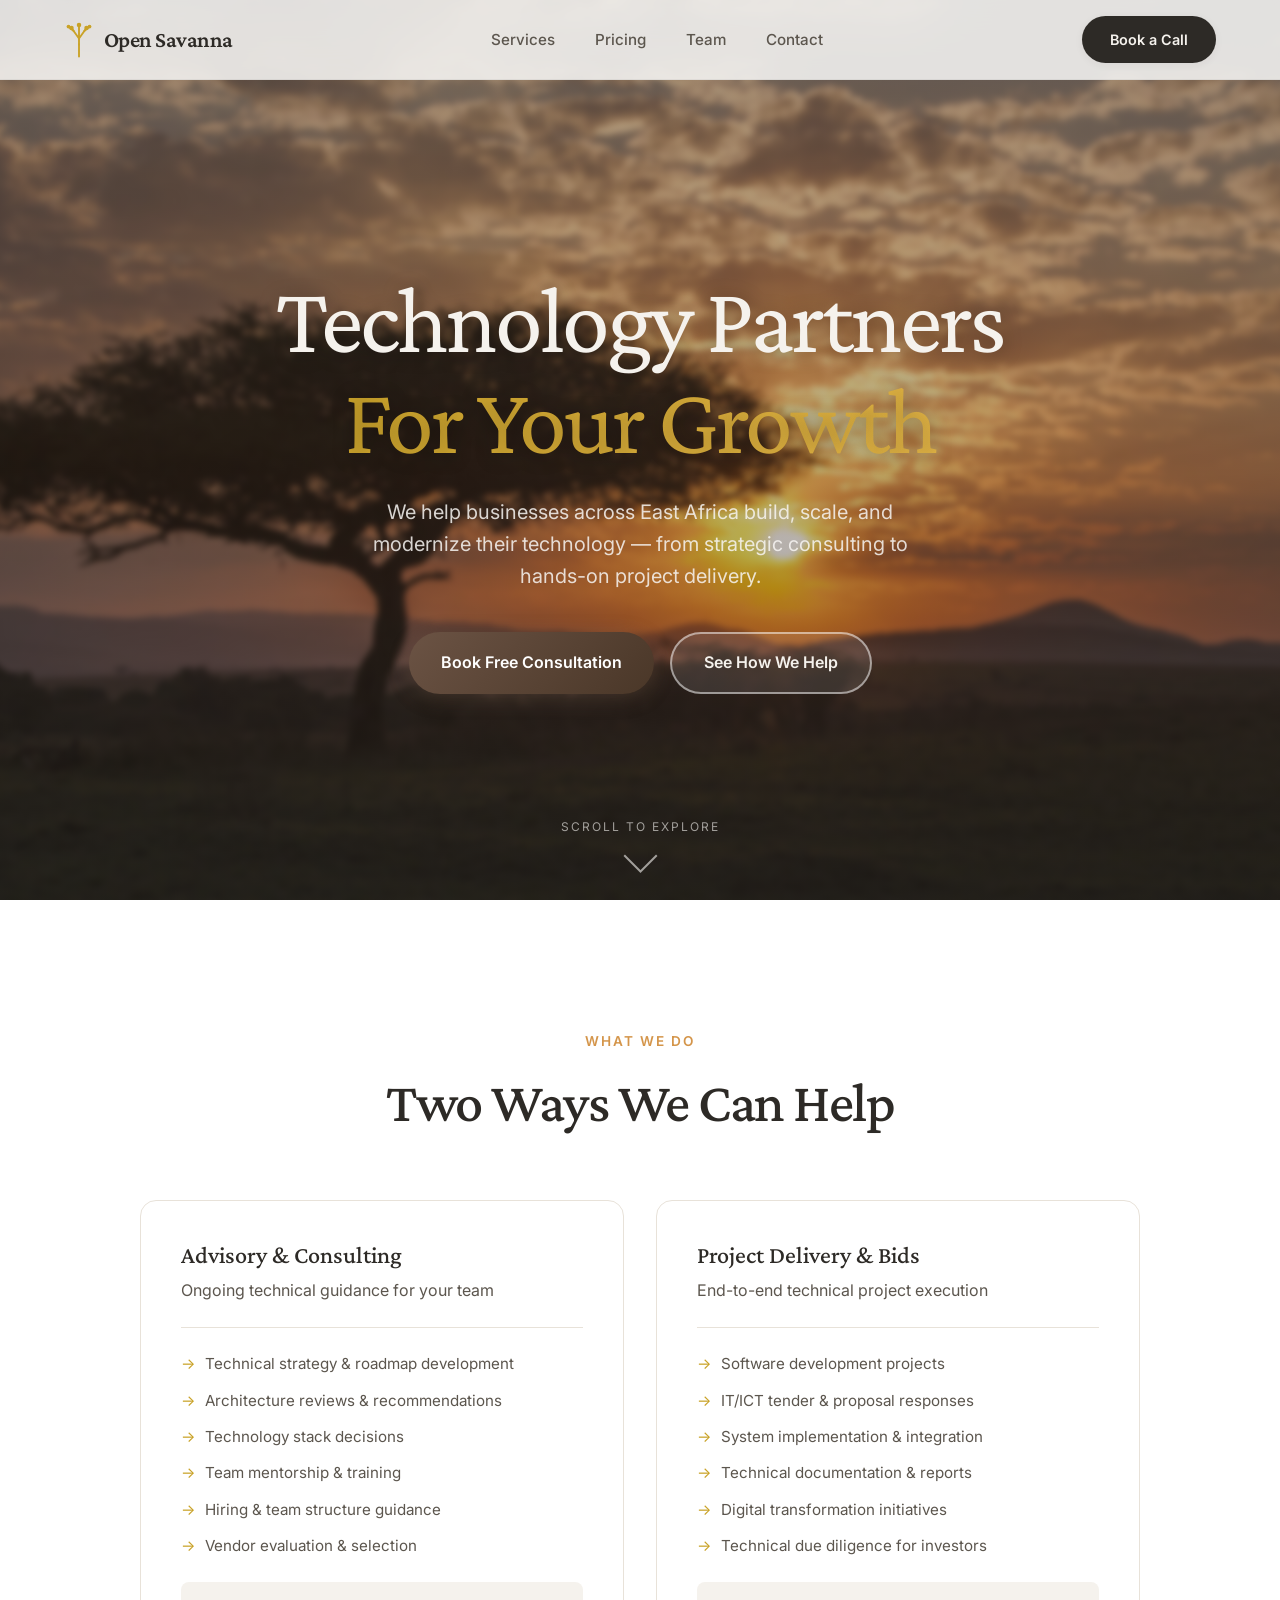
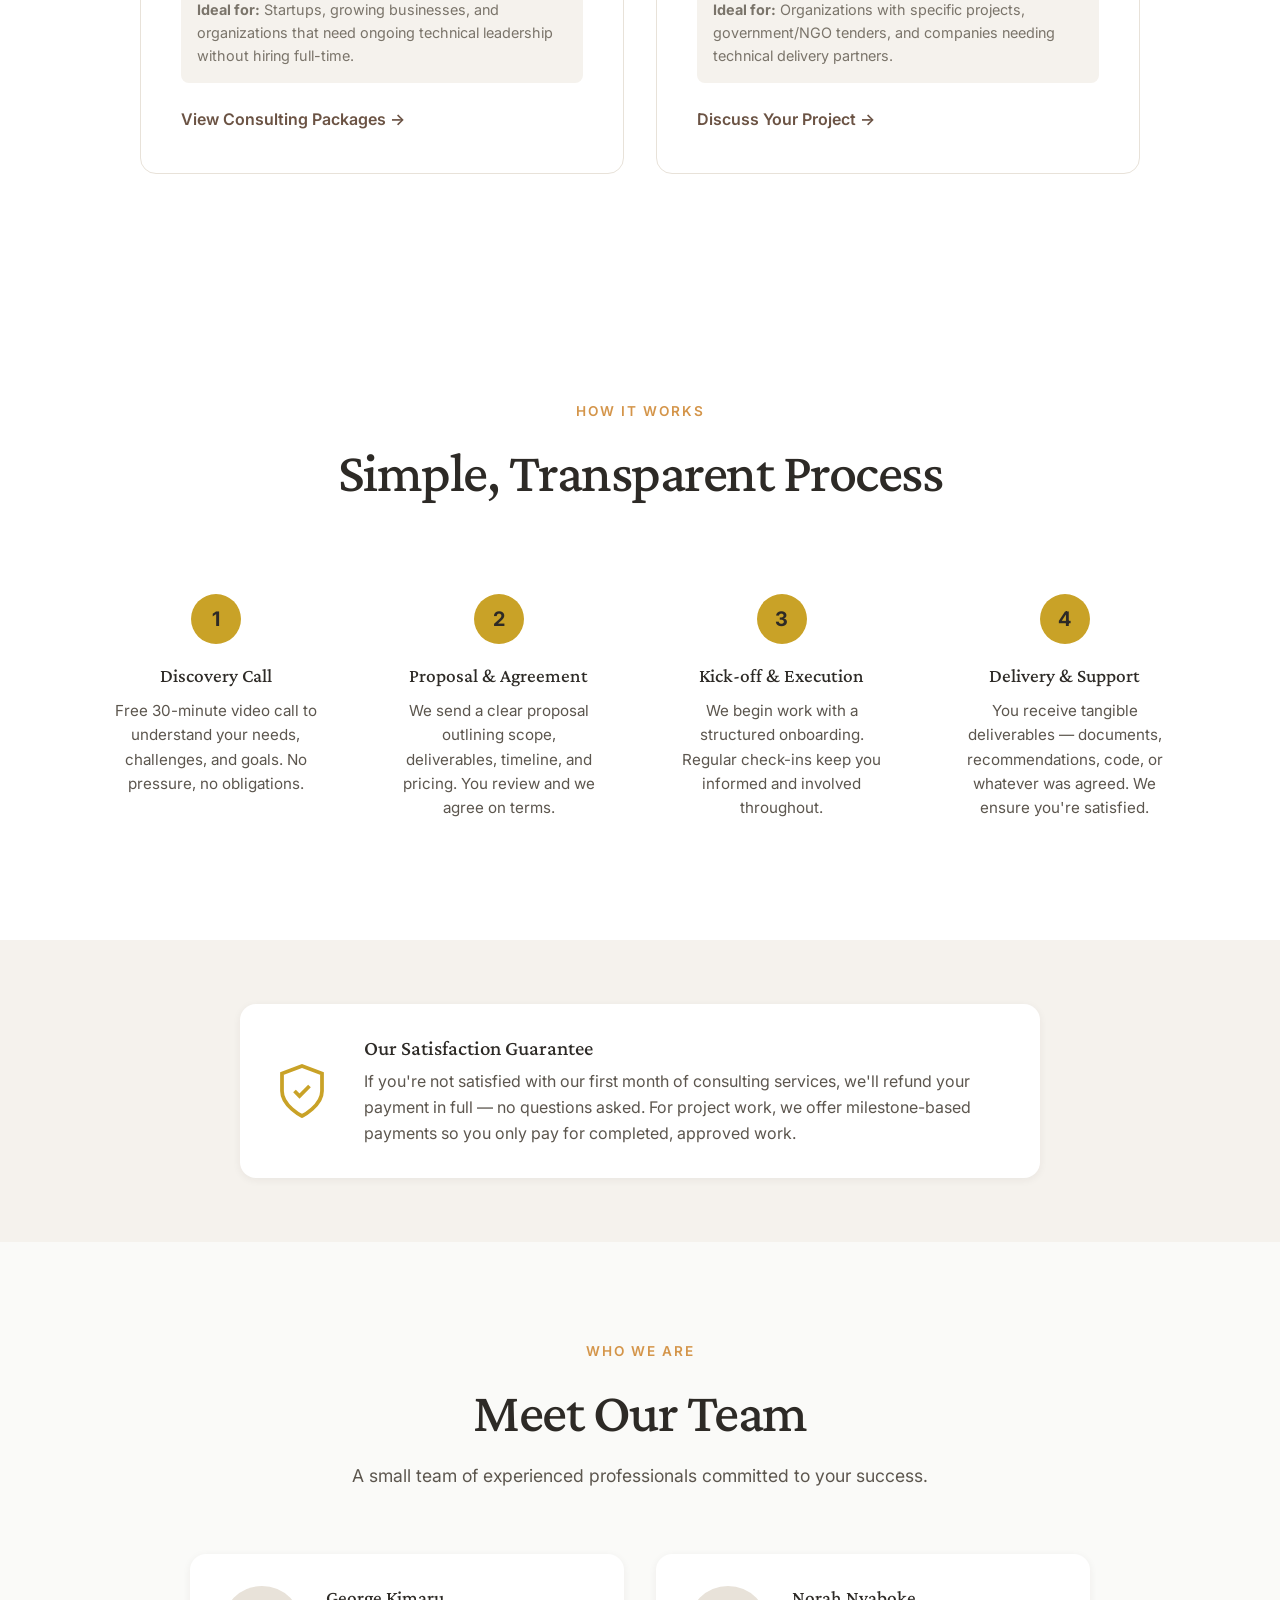
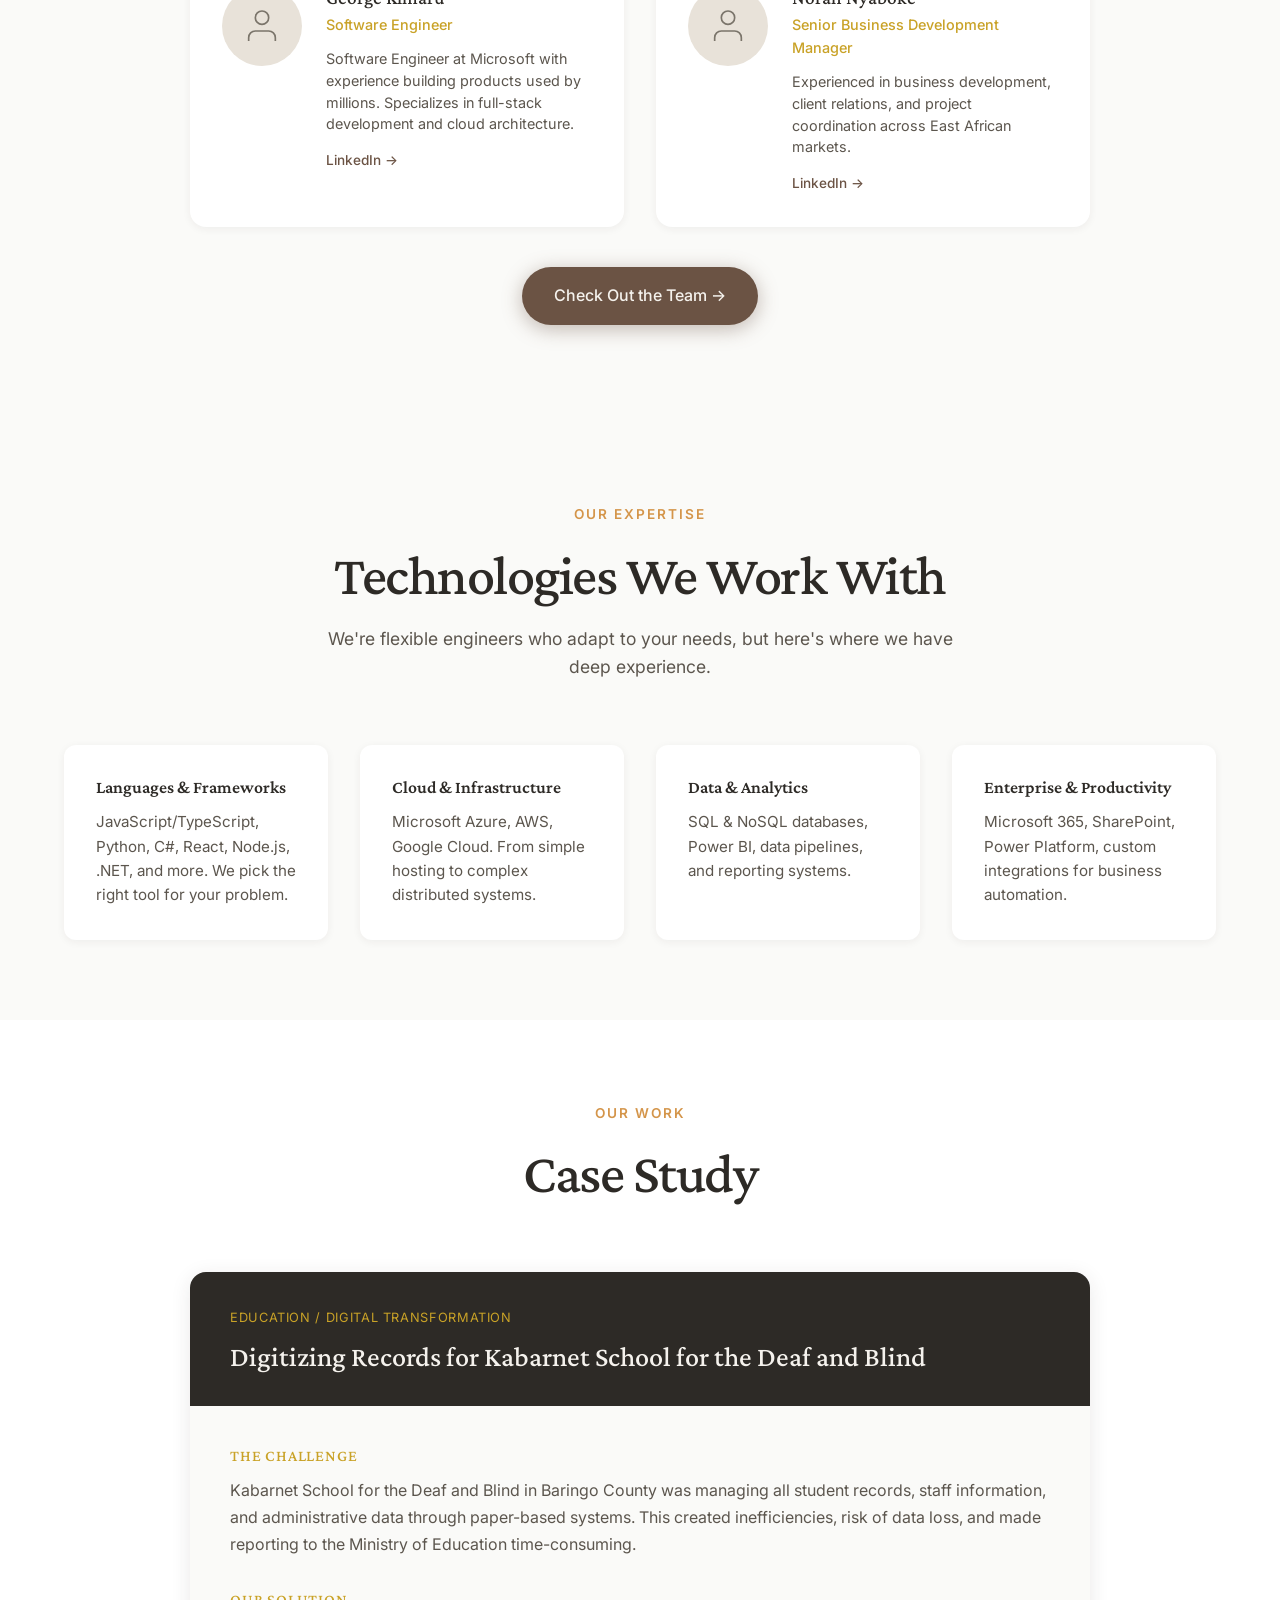
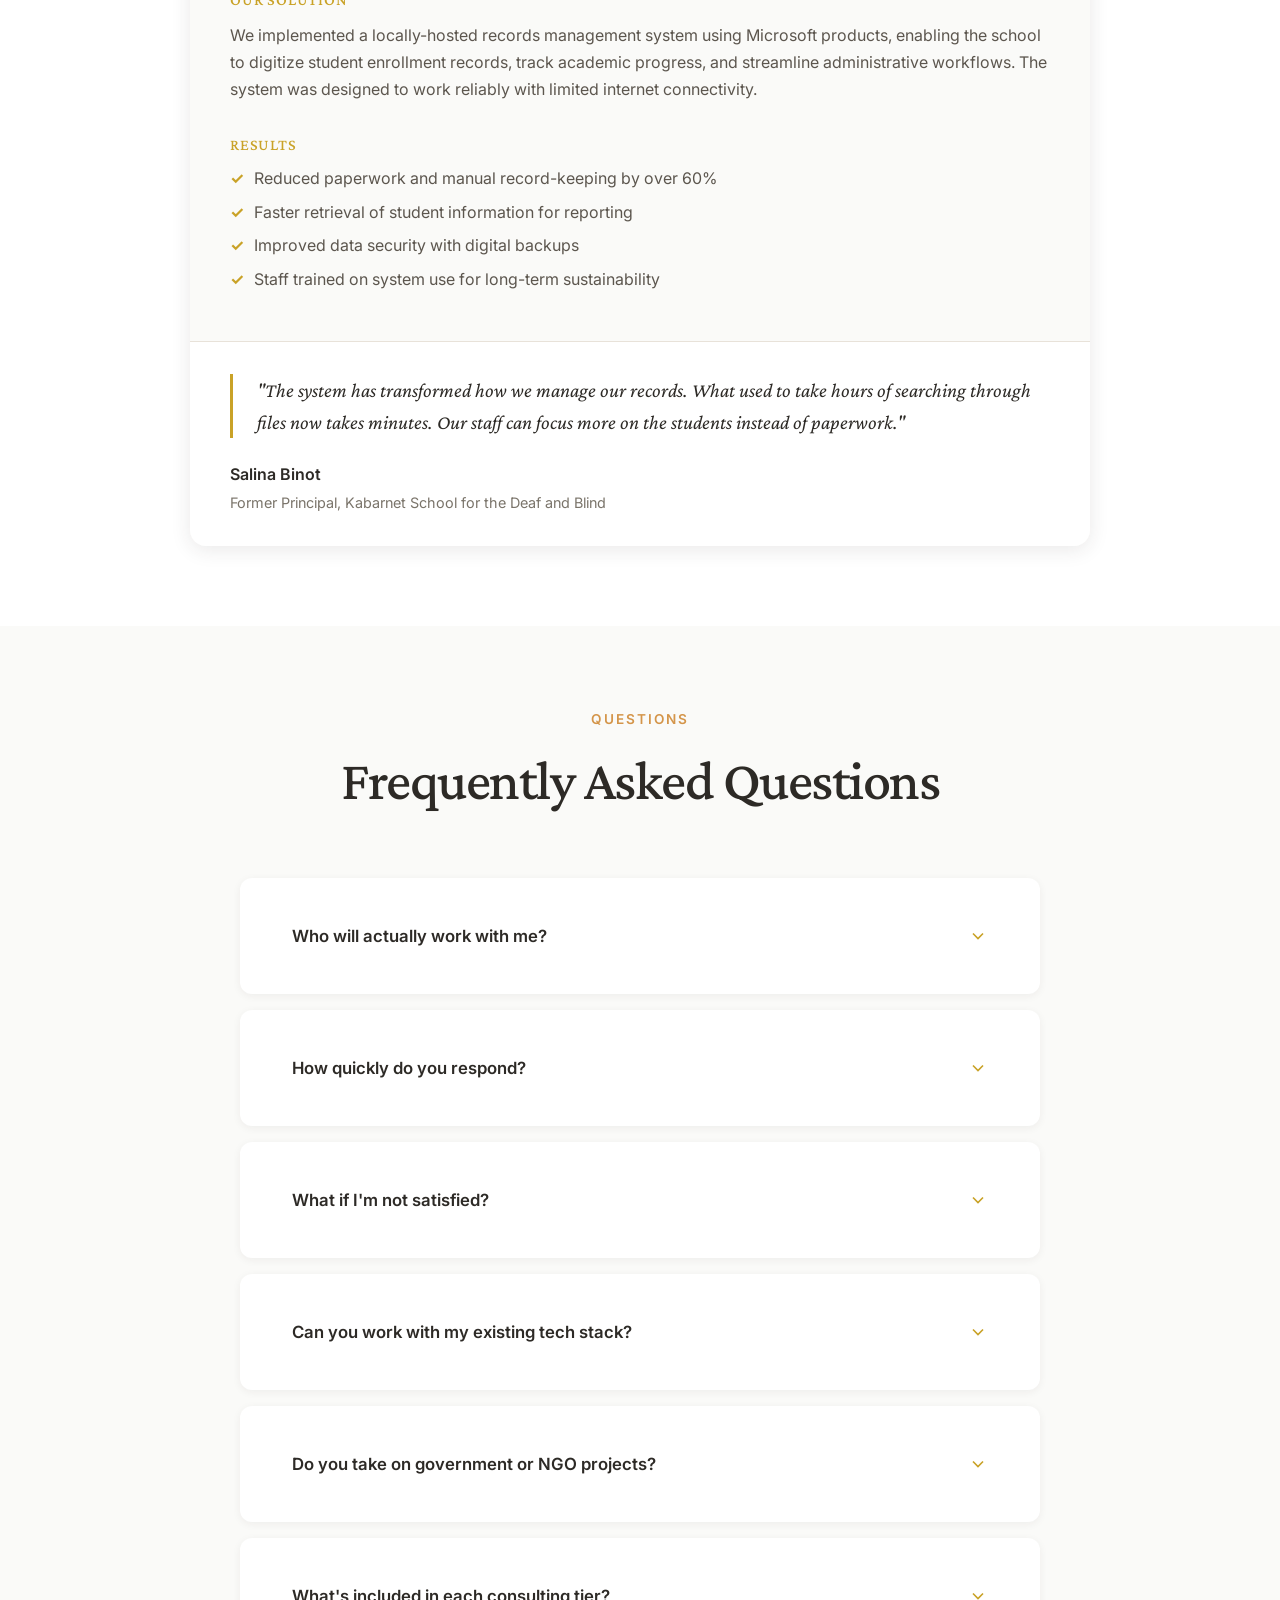
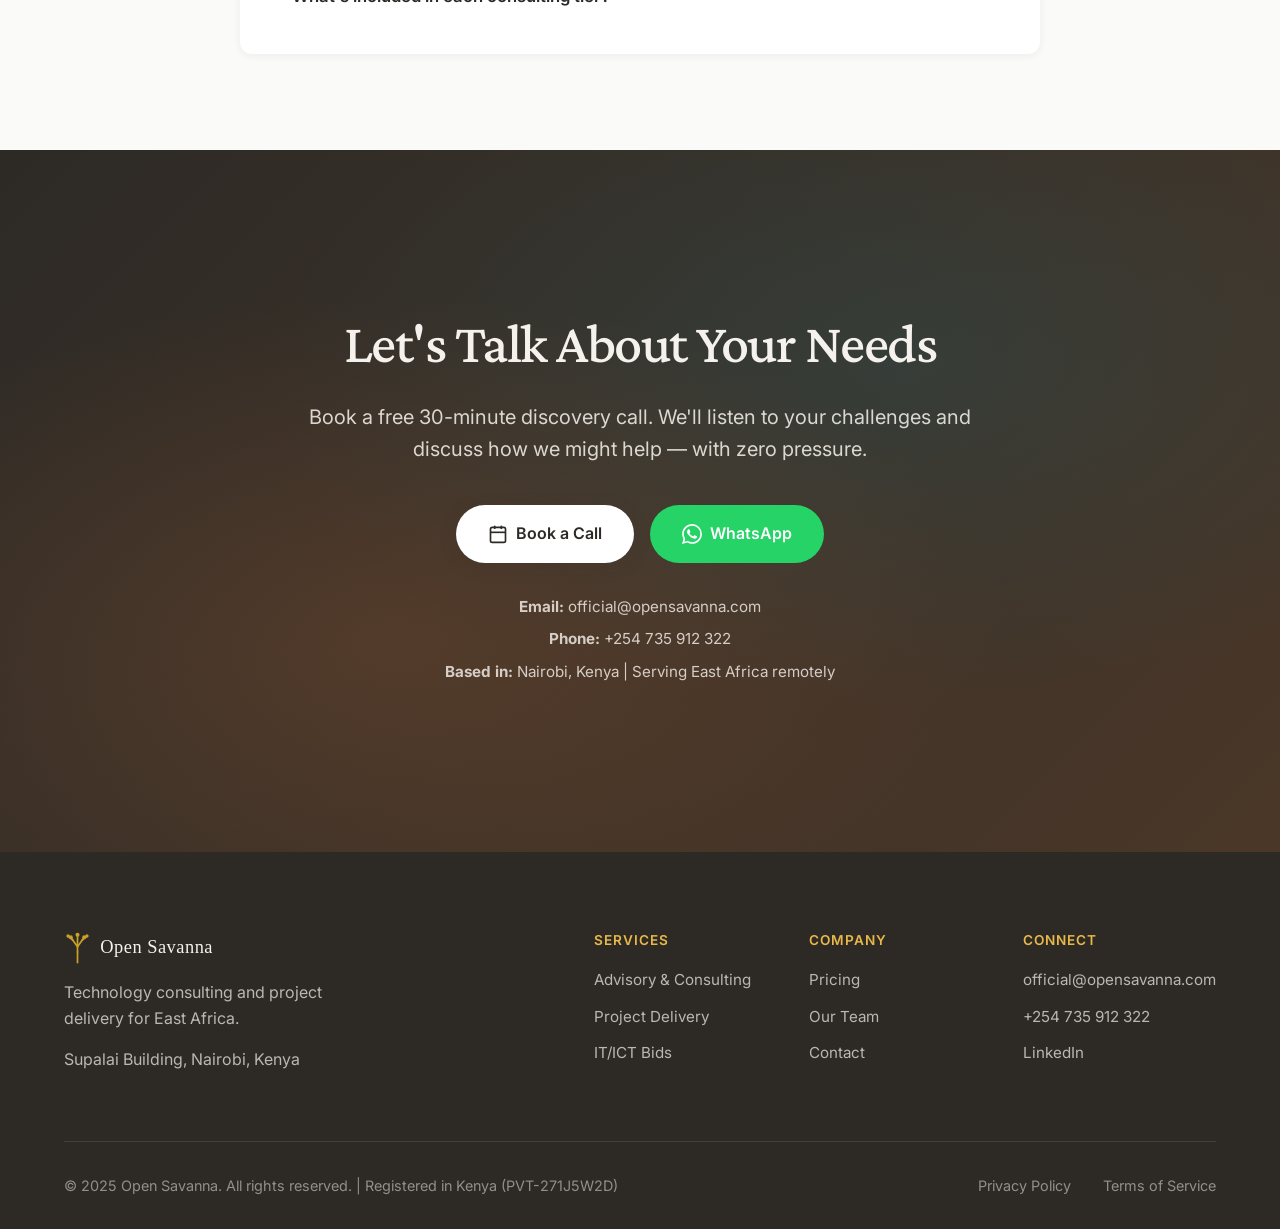
==== commit 3c830eef: "Convert FAQ to accordion dropdown style" ====
--- a/index.html
+++ b/index.html
@@ -281,30 +281,72 @@
         <p class="section-tagline">Questions</p>
         <h2>Frequently Asked Questions</h2>
       </div>
-      <div class="faq-grid">
-        <div class="faq-item">
-          <h4>Who will actually work with me?</h4>
-          <p>You'll work directly with George (technical lead) and Norah (project coordination). For larger projects, we bring in trusted specialists from our network, but you'll always have a direct line to our core team.</p>
-        </div>
-        <div class="faq-item">
-          <h4>How quickly do you respond?</h4>
-          <p>For Grow and Scale tiers, we respond to messages within the same business day. For Learn and Consult tiers, within 24-48 hours. Urgent matters are always prioritized.</p>
-        </div>
-        <div class="faq-item">
-          <h4>What if I'm not satisfied?</h4>
-          <p>We offer a 30-day money-back guarantee on consulting packages. If you're not happy with the first month, we'll refund you in full — no questions asked.</p>
-        </div>
-        <div class="faq-item">
-          <h4>Can you work with my existing tech stack?</h4>
-          <p>Yes. While we have deep expertise in Microsoft technologies and cloud platforms, we're flexible engineers who adapt to your existing systems. We'll give honest advice about what works best for your situation.</p>
-        </div>
-        <div class="faq-item">
-          <h4>Do you take on government or NGO projects?</h4>
-          <p>Absolutely. We have experience with IT/ICT tenders and understand the documentation and compliance requirements. We can help with proposal writing and technical specifications.</p>
-        </div>
-        <div class="faq-item">
-          <h4>What's included in each consulting tier?</h4>
-          <p>Each tier includes a specific number of calls, response time SLA, and deliverables. Visit our <a href="pricing.html">pricing page</a> for detailed breakdowns of what's included at each level.</p>
+      <div class="faq-accordion">
+        <div class="faq-item">
+          <button class="faq-question" aria-expanded="false">
+            <span>Who will actually work with me?</span>
+            <svg class="faq-icon" viewBox="0 0 24 24" fill="none" stroke="currentColor" stroke-width="2">
+              <path d="M6 9l6 6 6-6"/>
+            </svg>
+          </button>
+          <div class="faq-answer">
+            <p>You'll work directly with George (technical lead) and Norah (project coordination). For larger projects, we bring in trusted specialists from our network, but you'll always have a direct line to our core team.</p>
+          </div>
+        </div>
+        <div class="faq-item">
+          <button class="faq-question" aria-expanded="false">
+            <span>How quickly do you respond?</span>
+            <svg class="faq-icon" viewBox="0 0 24 24" fill="none" stroke="currentColor" stroke-width="2">
+              <path d="M6 9l6 6 6-6"/>
+            </svg>
+          </button>
+          <div class="faq-answer">
+            <p>For Grow and Scale tiers, we respond to messages within the same business day. For Learn and Consult tiers, within 24-48 hours. Urgent matters are always prioritized.</p>
+          </div>
+        </div>
+        <div class="faq-item">
+          <button class="faq-question" aria-expanded="false">
+            <span>What if I'm not satisfied?</span>
+            <svg class="faq-icon" viewBox="0 0 24 24" fill="none" stroke="currentColor" stroke-width="2">
+              <path d="M6 9l6 6 6-6"/>
+            </svg>
+          </button>
+          <div class="faq-answer">
+            <p>We offer a 30-day money-back guarantee on consulting packages. If you're not happy with the first month, we'll refund you in full — no questions asked.</p>
+          </div>
+        </div>
+        <div class="faq-item">
+          <button class="faq-question" aria-expanded="false">
+            <span>Can you work with my existing tech stack?</span>
+            <svg class="faq-icon" viewBox="0 0 24 24" fill="none" stroke="currentColor" stroke-width="2">
+              <path d="M6 9l6 6 6-6"/>
+            </svg>
+          </button>
+          <div class="faq-answer">
+            <p>Yes. While we have deep expertise in Microsoft technologies and cloud platforms, we're flexible engineers who adapt to your existing systems. We'll give honest advice about what works best for your situation.</p>
+          </div>
+        </div>
+        <div class="faq-item">
+          <button class="faq-question" aria-expanded="false">
+            <span>Do you take on government or NGO projects?</span>
+            <svg class="faq-icon" viewBox="0 0 24 24" fill="none" stroke="currentColor" stroke-width="2">
+              <path d="M6 9l6 6 6-6"/>
+            </svg>
+          </button>
+          <div class="faq-answer">
+            <p>Absolutely. We have experience with IT/ICT tenders and understand the documentation and compliance requirements. We can help with proposal writing and technical specifications.</p>
+          </div>
+        </div>
+        <div class="faq-item">
+          <button class="faq-question" aria-expanded="false">
+            <span>What's included in each consulting tier?</span>
+            <svg class="faq-icon" viewBox="0 0 24 24" fill="none" stroke="currentColor" stroke-width="2">
+              <path d="M6 9l6 6 6-6"/>
+            </svg>
+          </button>
+          <div class="faq-answer">
+            <p>Each tier includes a specific number of calls, response time SLA, and deliverables. Visit our <a href="pricing.html">pricing page</a> for detailed breakdowns of what's included at each level.</p>
+          </div>
         </div>
       </div>
     </section>
--- a/styles.css
+++ b/styles.css
@@ -1943,7 +1943,7 @@
 }
 
 /* =============================================
-   FAQ SECTION (Homepage)
+   FAQ SECTION (Homepage) - Accordion Style
    ============================================= */
 
 .faq-section {
@@ -1951,38 +1951,81 @@
   background: var(--bg-light);
 }
 
-.faq-section .faq-grid {
-  display: grid;
-  grid-template-columns: repeat(2, 1fr);
-  gap: 2rem;
-  max-width: 1000px;
+.faq-accordion {
+  max-width: 800px;
   margin: 0 auto;
 }
 
 .faq-section .faq-item {
   background: var(--bg-white);
-  padding: 1.75rem;
   border-radius: 12px;
+  margin-bottom: 1rem;
   box-shadow: var(--shadow-sm);
-}
-
-.faq-section .faq-item h4 {
+  overflow: hidden;
+}
+
+.faq-question {
+  width: 100%;
+  display: flex;
+  justify-content: space-between;
+  align-items: center;
+  padding: 1.5rem 1.75rem;
+  background: none;
+  border: none;
+  cursor: pointer;
+  text-align: left;
+  font-family: inherit;
   font-size: 1.05rem;
-  color: var(--text-primary);
-  margin-bottom: 0.75rem;
   font-weight: 600;
-}
-
-.faq-section .faq-item p {
+  color: var(--text-primary);
+  transition: background 0.2s ease;
+}
+
+.faq-question:hover {
+  background: var(--sand-light);
+}
+
+.faq-question span {
+  flex: 1;
+  padding-right: 1rem;
+}
+
+.faq-icon {
+  width: 20px;
+  height: 20px;
+  flex-shrink: 0;
+  color: var(--savanna-gold);
+  transition: transform 0.3s ease;
+}
+
+.faq-item.active .faq-icon {
+  transform: rotate(180deg);
+}
+
+.faq-answer {
+  max-height: 0;
+  overflow: hidden;
+  transition: max-height 0.3s ease, padding 0.3s ease;
+}
+
+.faq-item.active .faq-answer {
+  max-height: 300px;
+}
+
+.faq-answer p {
+  padding: 0 1.75rem 1.5rem;
   font-size: 0.95rem;
   color: var(--text-secondary);
-  line-height: 1.6;
-}
-
-@media (max-width: 768px) {
-  .faq-section .faq-grid {
-    grid-template-columns: 1fr;
-  }
+  line-height: 1.7;
+}
+
+.faq-answer a {
+  color: var(--savanna-gold);
+  text-decoration: none;
+}
+
+.faq-answer a:hover {
+  text-decoration: underline;
 }
 
 /* =============================================
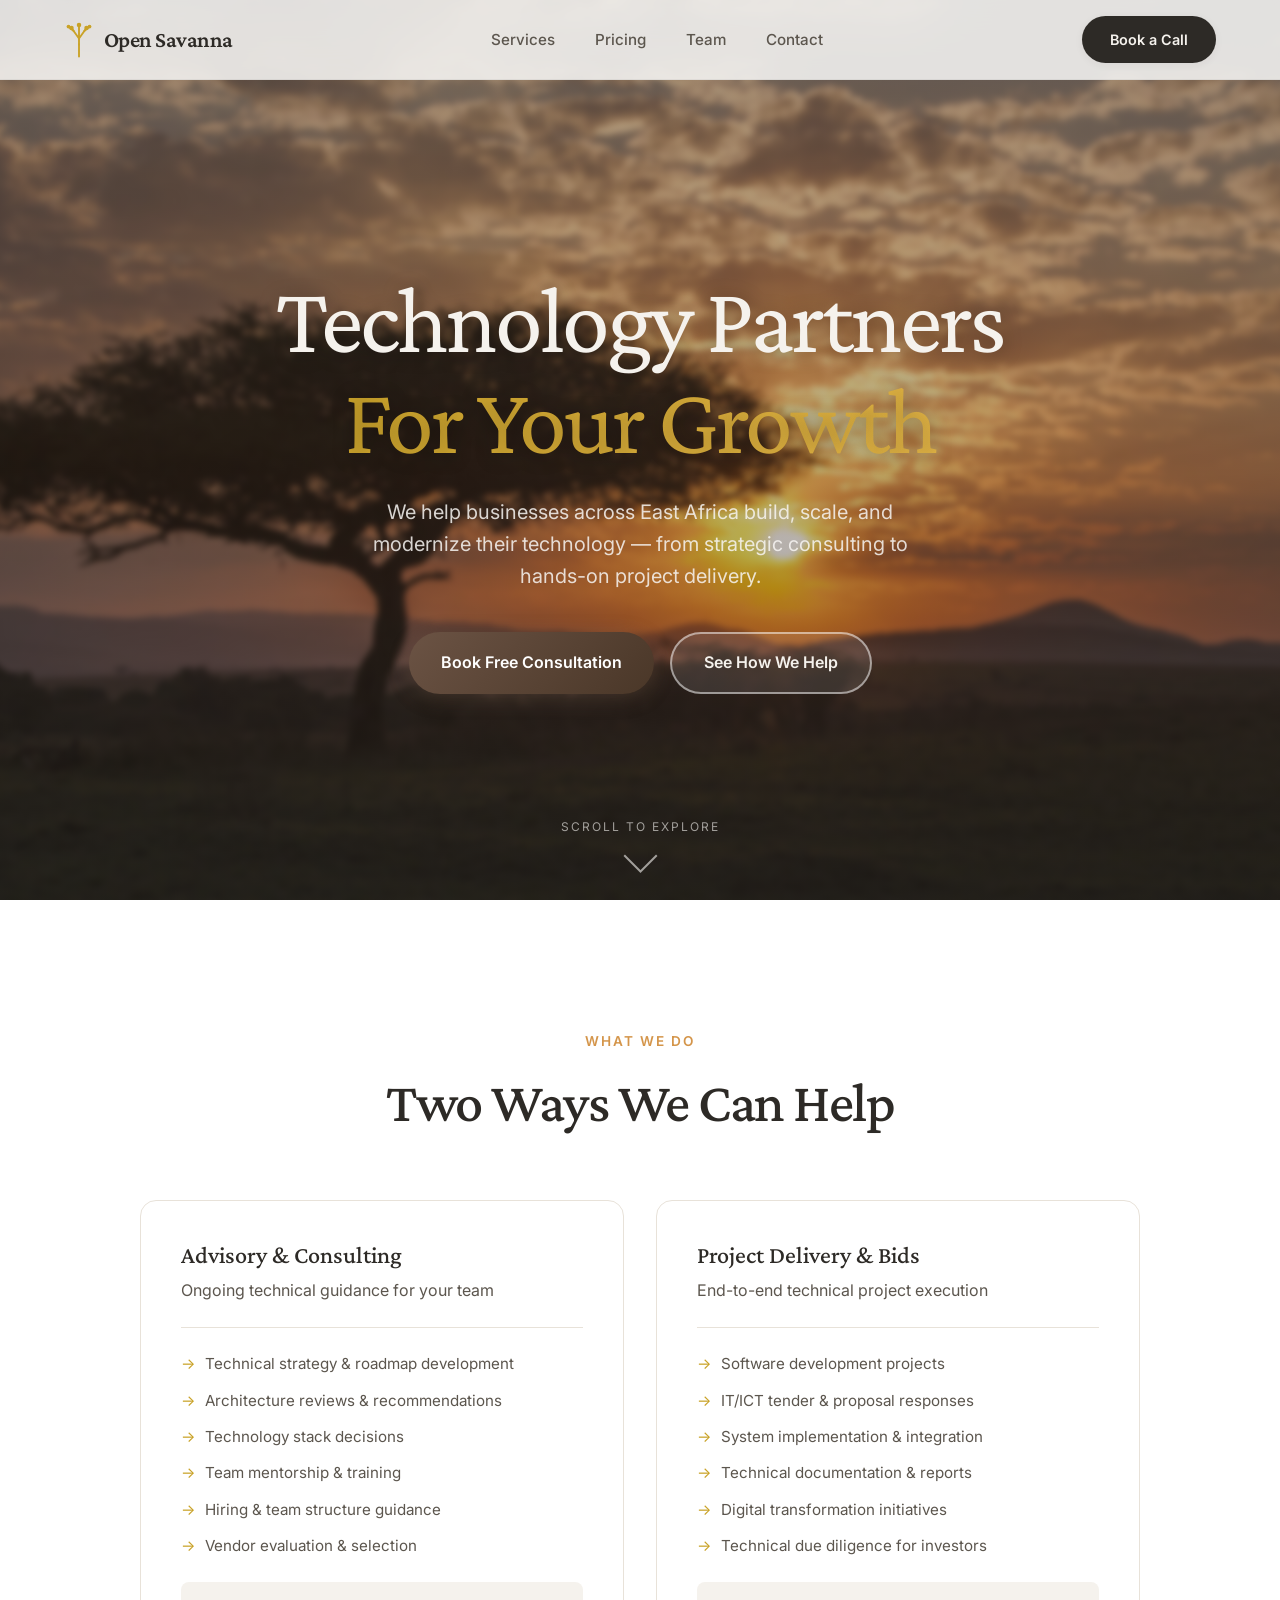
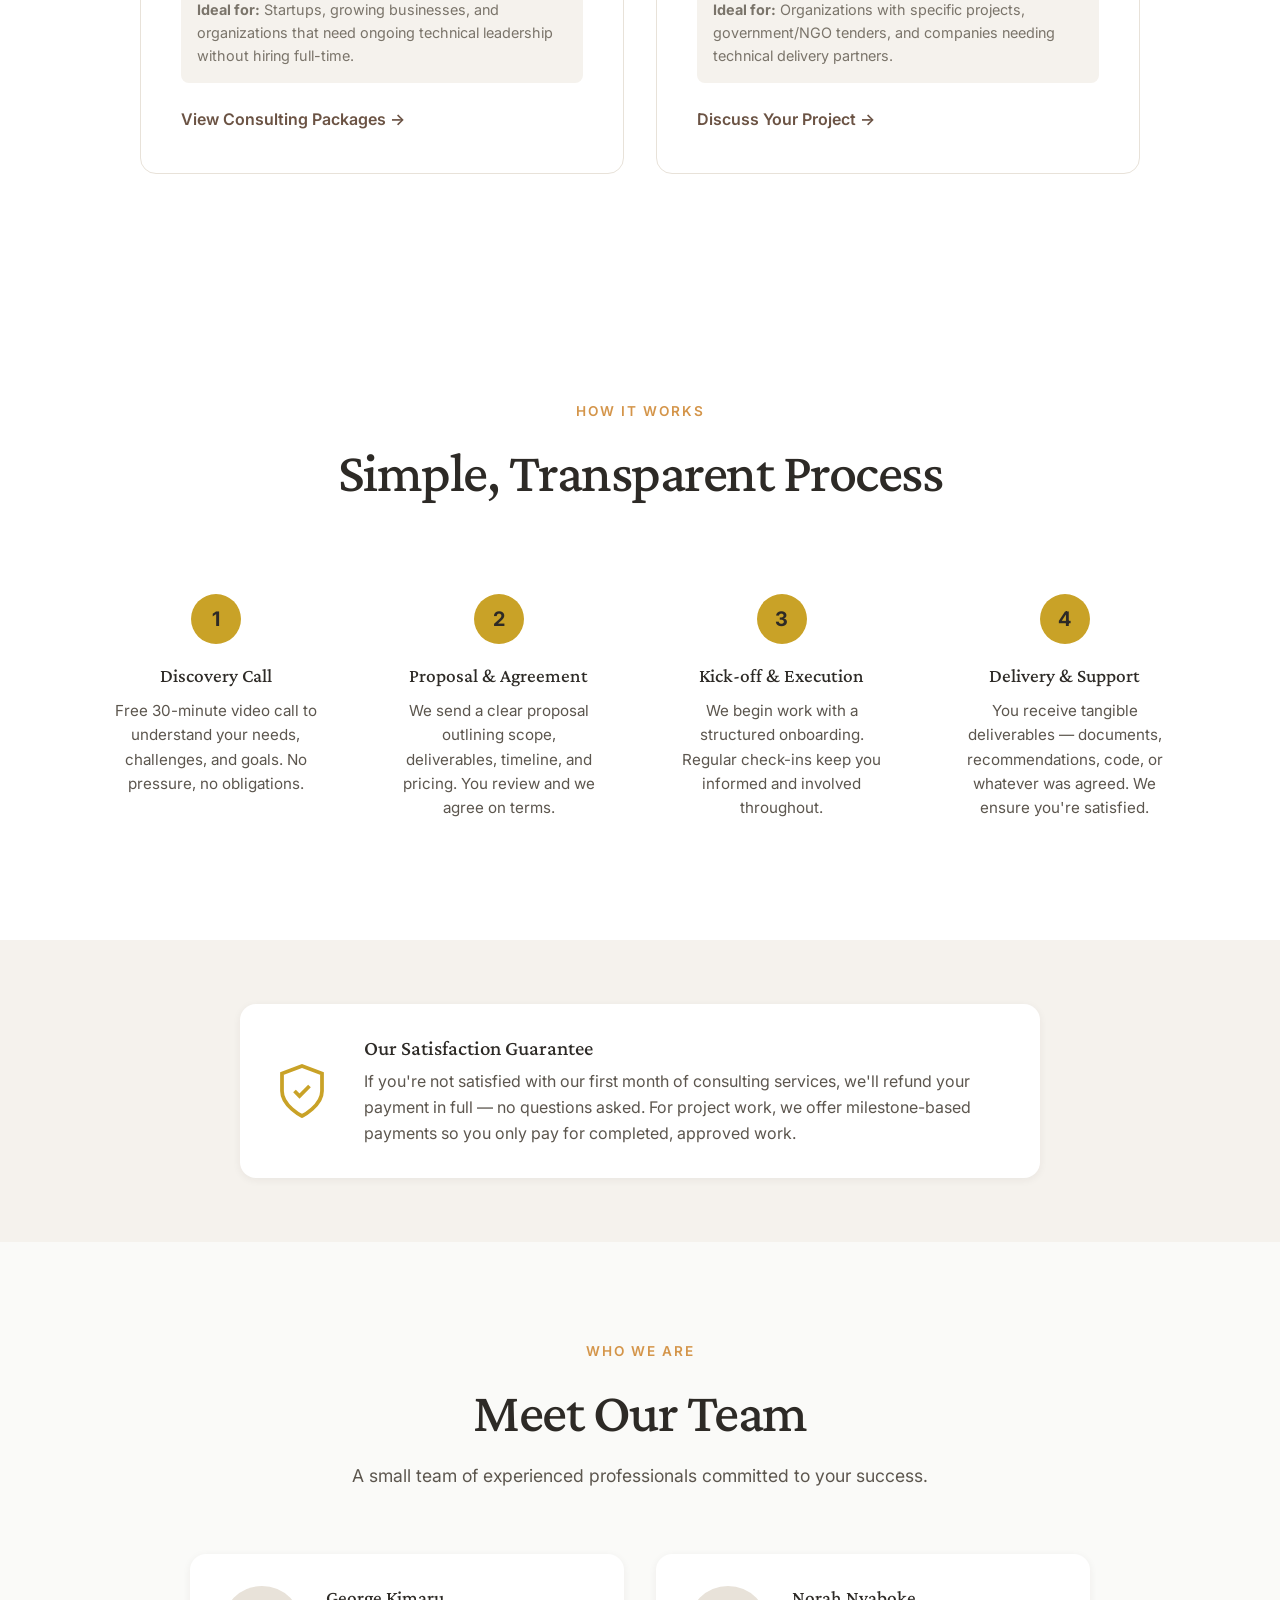
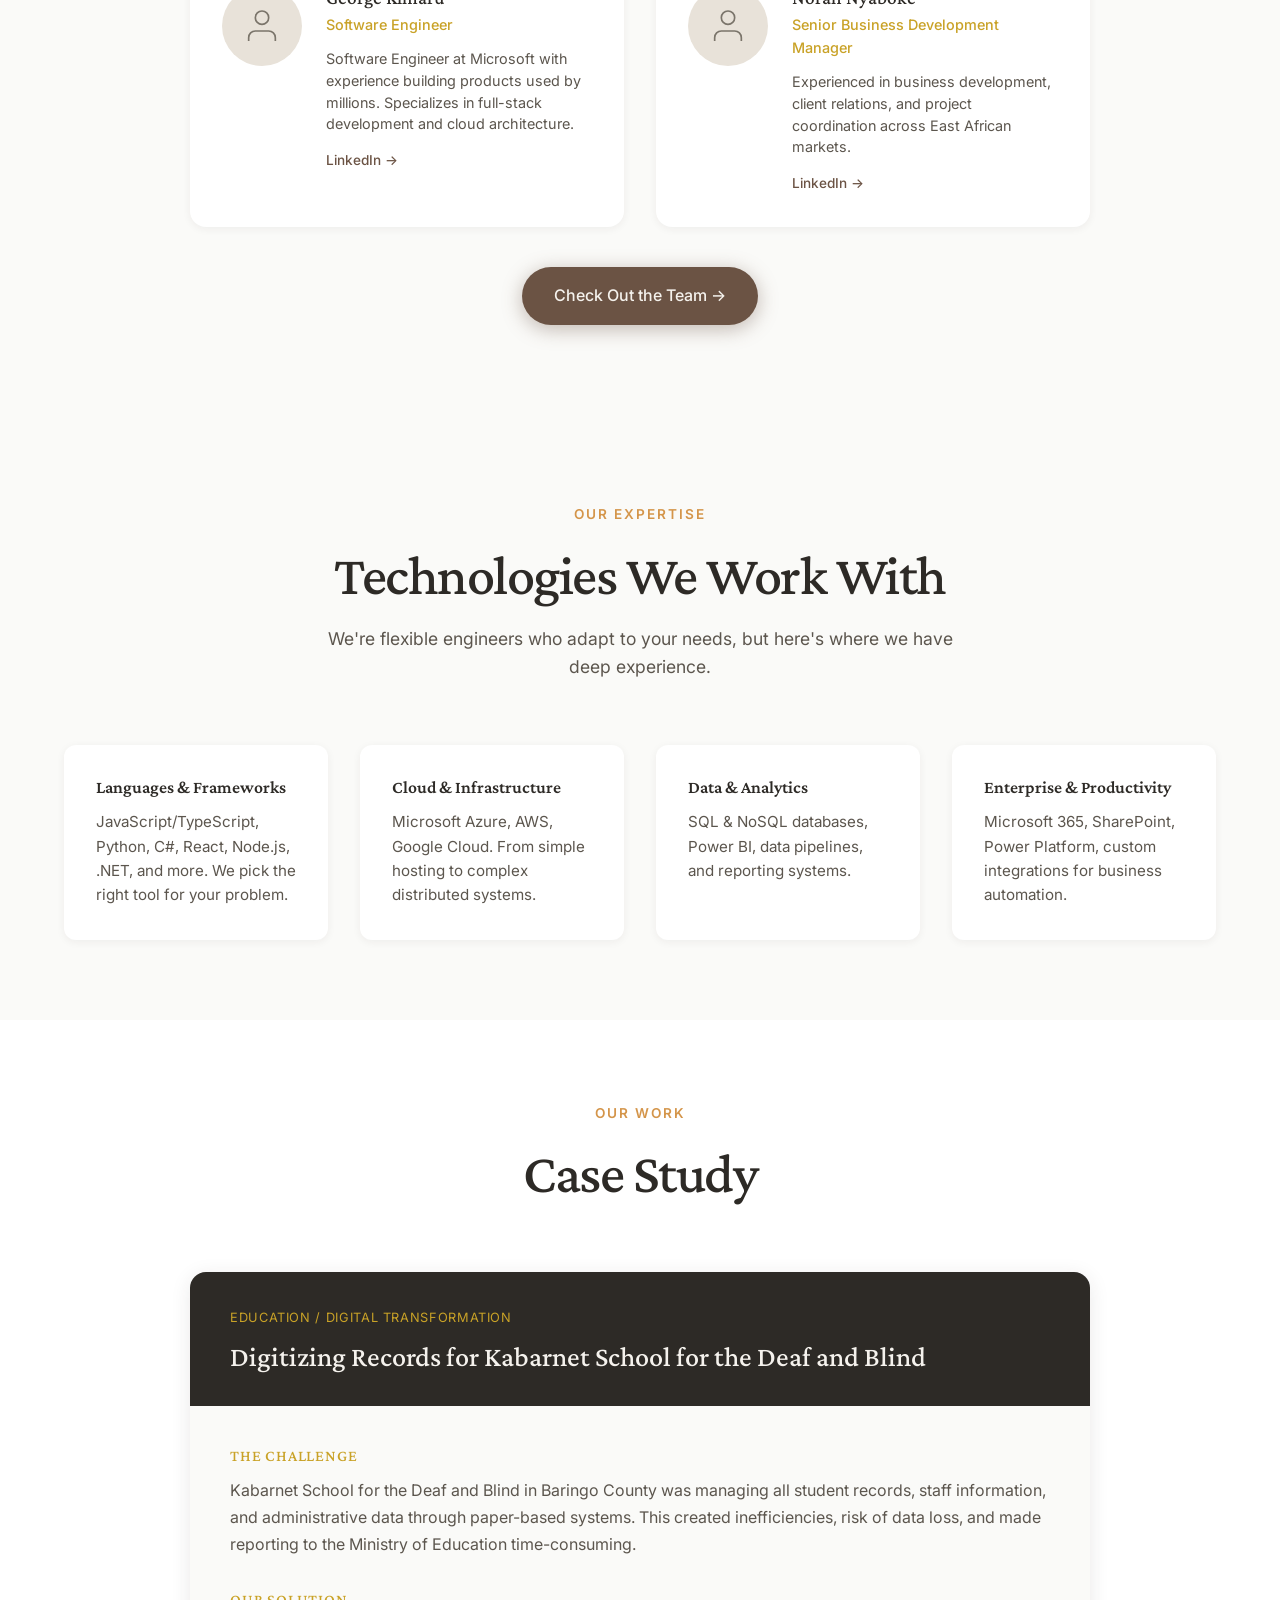
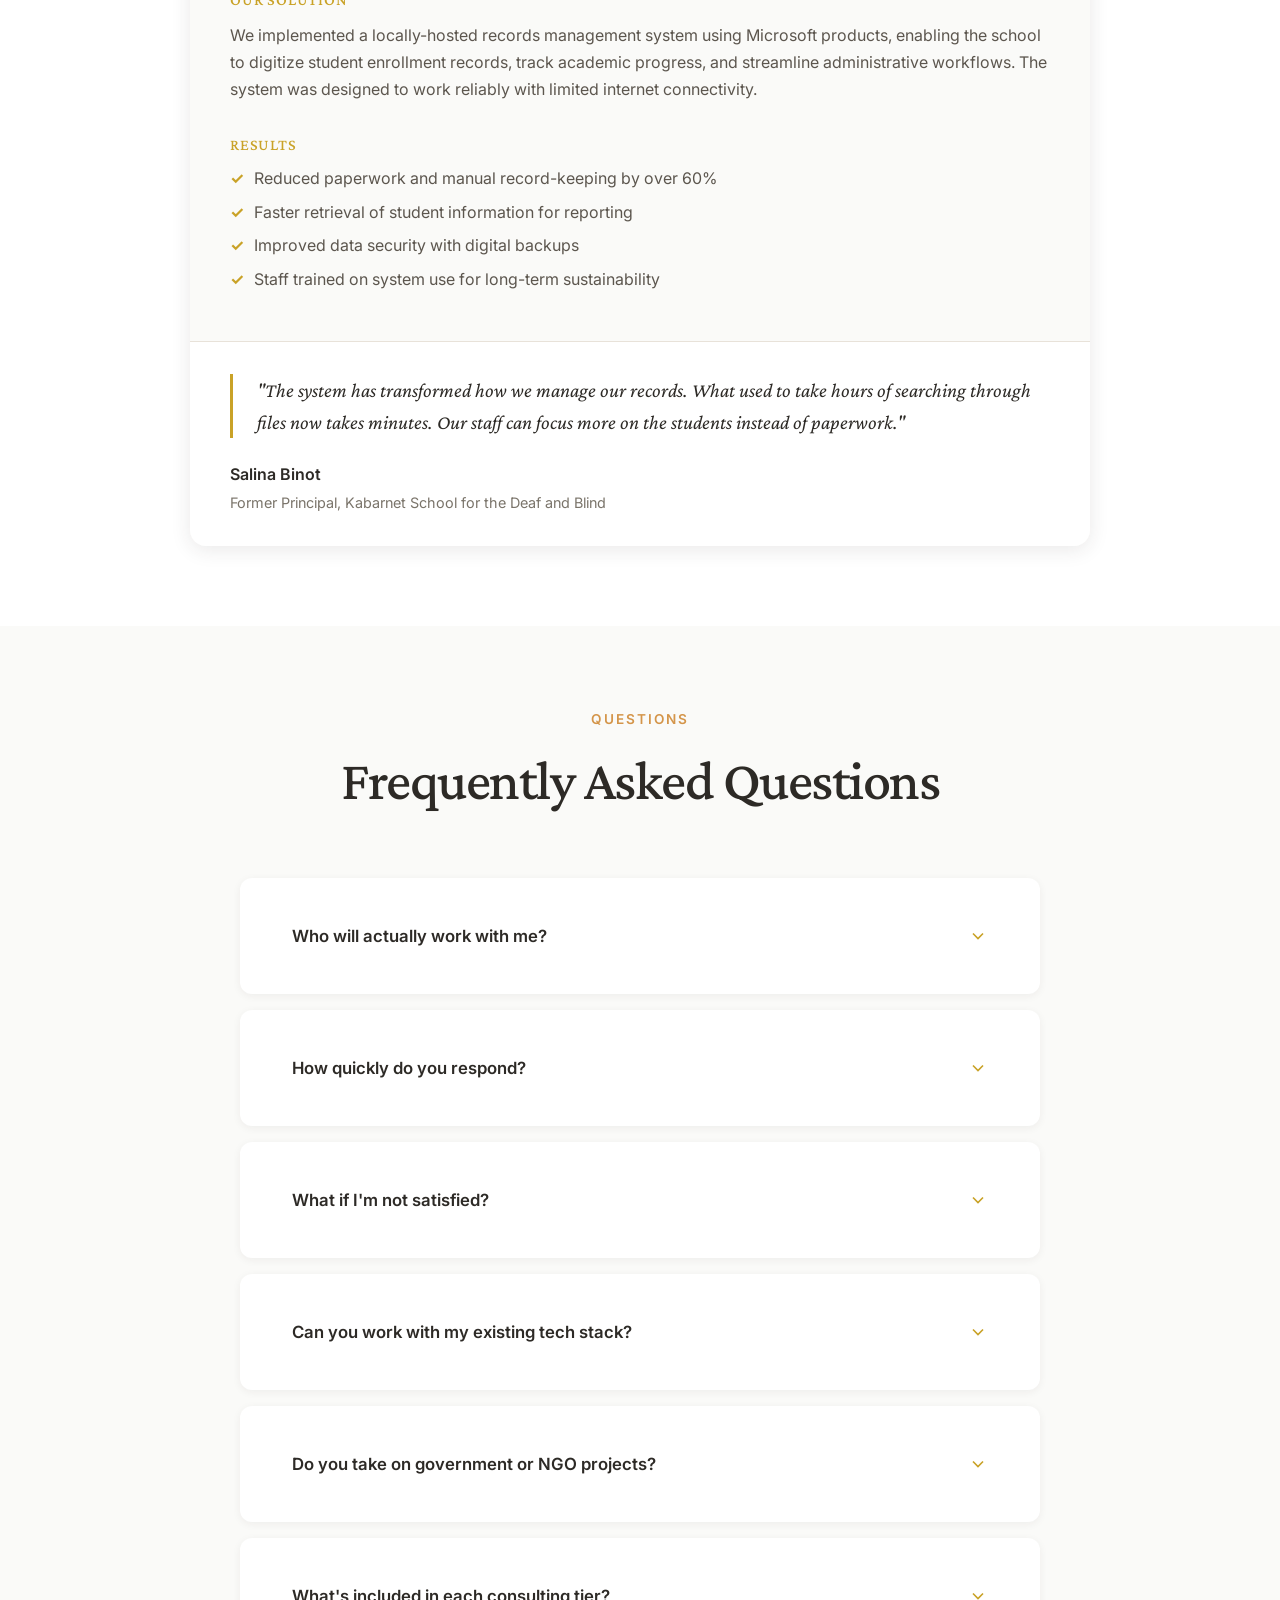
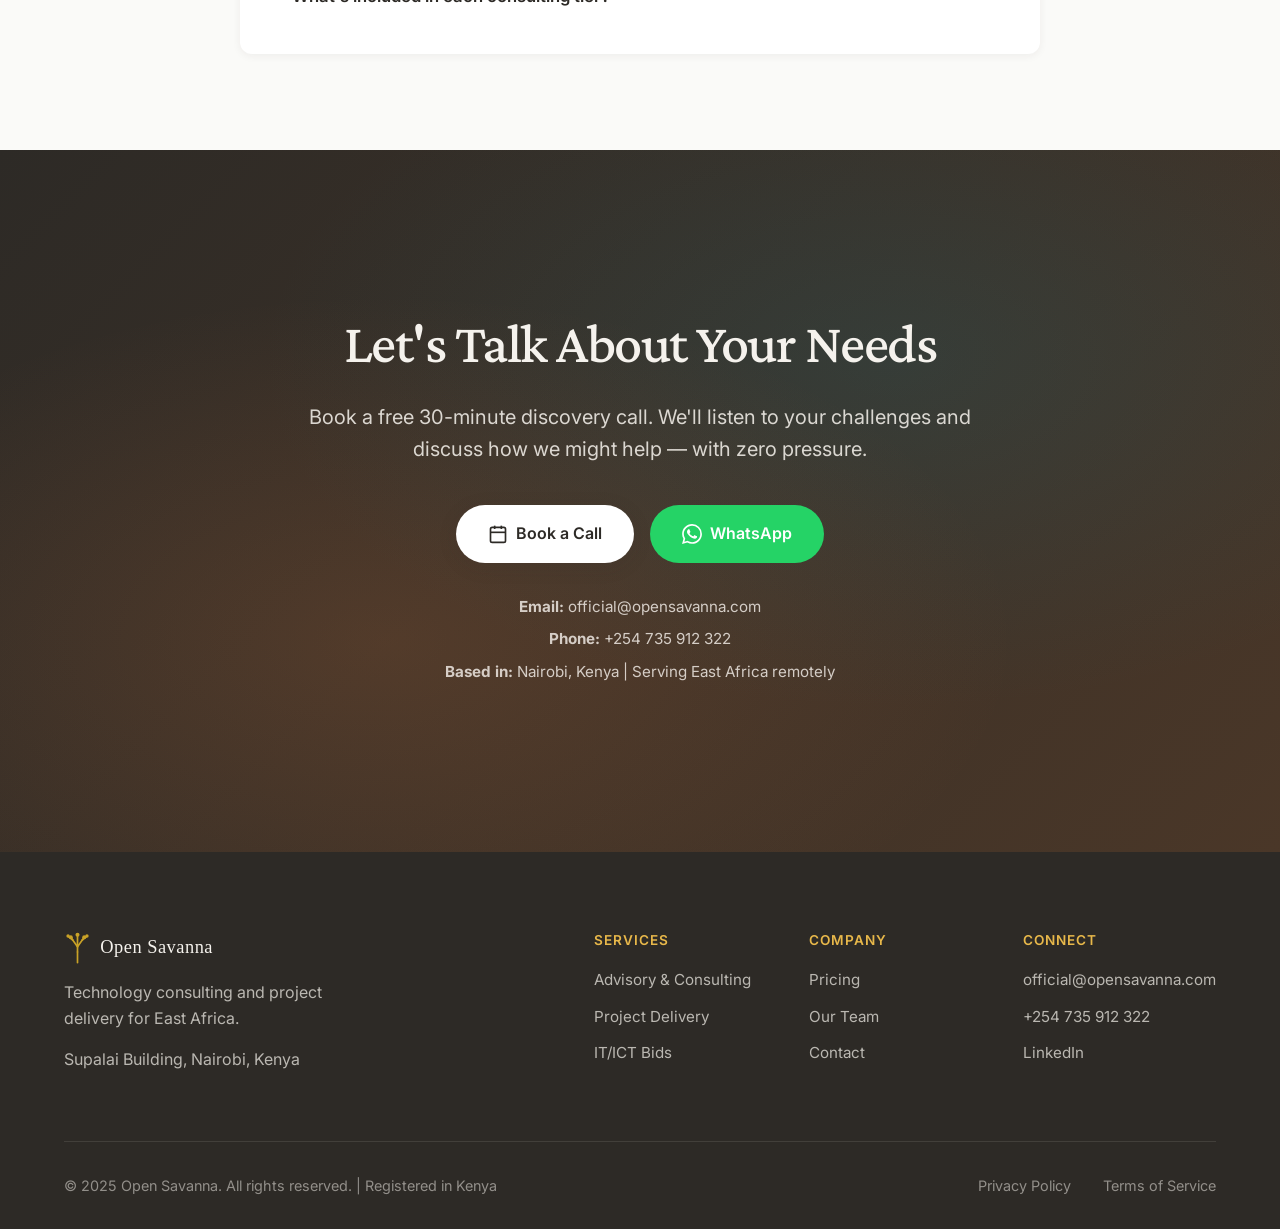
==== commit 17650460: "Fix mobile responsiveness and remove registration number from footer" ====
--- a/index.html
+++ b/index.html
@@ -417,7 +417,7 @@
         </div>
       </div>
       <div class="footer-bottom">
-        <p>&copy; 2025 Open Savanna. All rights reserved. | Registered in Kenya (PVT-271J5W2D)</p>
+        <p>&copy; 2025 Open Savanna. All rights reserved. | Registered in Kenya</p>
         <div class="footer-legal">
           <a href="privacy.html">Privacy Policy</a>
           <a href="terms.html">Terms of Service</a>
--- a/styles.css
+++ b/styles.css
@@ -2284,6 +2284,209 @@
    ============================================= */
 
 @media (max-width: 1024px) {
+  /* Services two column */
+  .services-two-col {
+    grid-template-columns: 1fr;
+    max-width: 600px;
+  }
+
+  /* Tech grid */
+  .tech-grid {
+    grid-template-columns: repeat(2, 1fr);
+  }
+
+  /* Process steps */
+  .process-steps {
+    grid-template-columns: repeat(2, 1fr);
+  }
+
+  /* Team preview */
+  .team-preview-grid {
+    grid-template-columns: 1fr;
+    max-width: 500px;
+    margin-left: auto;
+    margin-right: auto;
+  }
+}
+
+@media (max-width: 768px) {
+  /* Services two column */
+  .services-two-col {
+    gap: 1.5rem;
+  }
+
+  .service-track {
+    padding: 1.5rem;
+  }
+
+  /* Tech grid */
+  .tech-grid {
+    grid-template-columns: 1fr;
+    gap: 1rem;
+  }
+
+  .tech-category {
+    padding: 1.5rem;
+  }
+
+  .tech-stack-section {
+    padding: 3rem 4%;
+  }
+
+  /* Process steps */
+  .process-steps {
+    grid-template-columns: 1fr;
+    gap: 1.5rem;
+  }
+
+  .process-step {
+    padding: 1.5rem;
+  }
+
+  .how-it-works {
+    padding: 3rem 4%;
+  }
+
+  /* Case study */
+  .case-study-section {
+    padding: 3rem 4%;
+  }
+
+  .case-study-header {
+    padding: 1.5rem;
+  }
+
+  .case-study-header h3 {
+    font-size: 1.4rem;
+  }
+
+  .case-study-content {
+    padding: 1.5rem;
+  }
+
+  .case-study-testimonial {
+    padding: 1.5rem;
+  }
+
+  .case-study-testimonial blockquote {
+    font-size: 1.1rem;
+  }
+
+  /* FAQ section */
+  .faq-section {
+    padding: 3rem 4%;
+  }
+
+  .faq-question {
+    padding: 1.25rem 1.5rem;
+    font-size: 1rem;
+  }
+
+  .faq-answer p {
+    padding: 0 1.5rem 1.25rem;
+  }
+
+  /* Guarantee section */
+  .guarantee-section {
+    padding: 2rem 4%;
+  }
+
+  .guarantee-content {
+    flex-direction: column;
+    text-align: center;
+    gap: 1rem;
+  }
+
+  .guarantee-icon {
+    margin: 0 auto;
+  }
+
+  /* Team section full page */
+  .team-grid {
+    grid-template-columns: 1fr;
+  }
+
+  .team-member-card {
+    max-width: 500px;
+    margin: 0 auto;
+  }
+
+  /* Page header */
+  .page-header {
+    padding: 6rem 4% 3rem;
+  }
+
+  .page-header h1 {
+    font-size: 2rem;
+  }
+}
+
+@media (max-width: 480px) {
+  /* Hero adjustments */
+  .hero-title {
+    font-size: 2rem;
+  }
+
+  .hero-subtitle {
+    font-size: 1rem;
+  }
+
+  /* Service track */
+  .service-track {
+    padding: 1.25rem;
+  }
+
+  .track-header h3 {
+    font-size: 1.25rem;
+  }
+
+  .track-features li {
+    font-size: 0.9rem;
+  }
+
+  /* Process steps */
+  .step-number {
+    width: 40px;
+    height: 40px;
+    font-size: 1rem;
+  }
+
+  .process-step h3 {
+    font-size: 1.1rem;
+  }
+
+  /* Case study */
+  .case-study-header h3 {
+    font-size: 1.2rem;
+  }
+
+  /* Pricing cards */
+  .pricing-card {
+    padding: 1.5rem;
+  }
+
+  .price-amount {
+    font-size: 2rem;
+  }
+
+  /* Enterprise section */
+  .enterprise-card {
+    padding: 1.5rem;
+  }
+
+  /* Section headers */
+  .section-header h2 {
+    font-size: 1.75rem;
+  }
+
+  /* Team preview button */
+  .team-preview-cta .btn-primary {
+    padding: 0.875rem 1.5rem;
+    font-size: 0.95rem;
+  }
+}
+
+@media (max-width: 1024px) {
   .service-grid {
     grid-template-columns: 1fr;
     max-width: 600px;
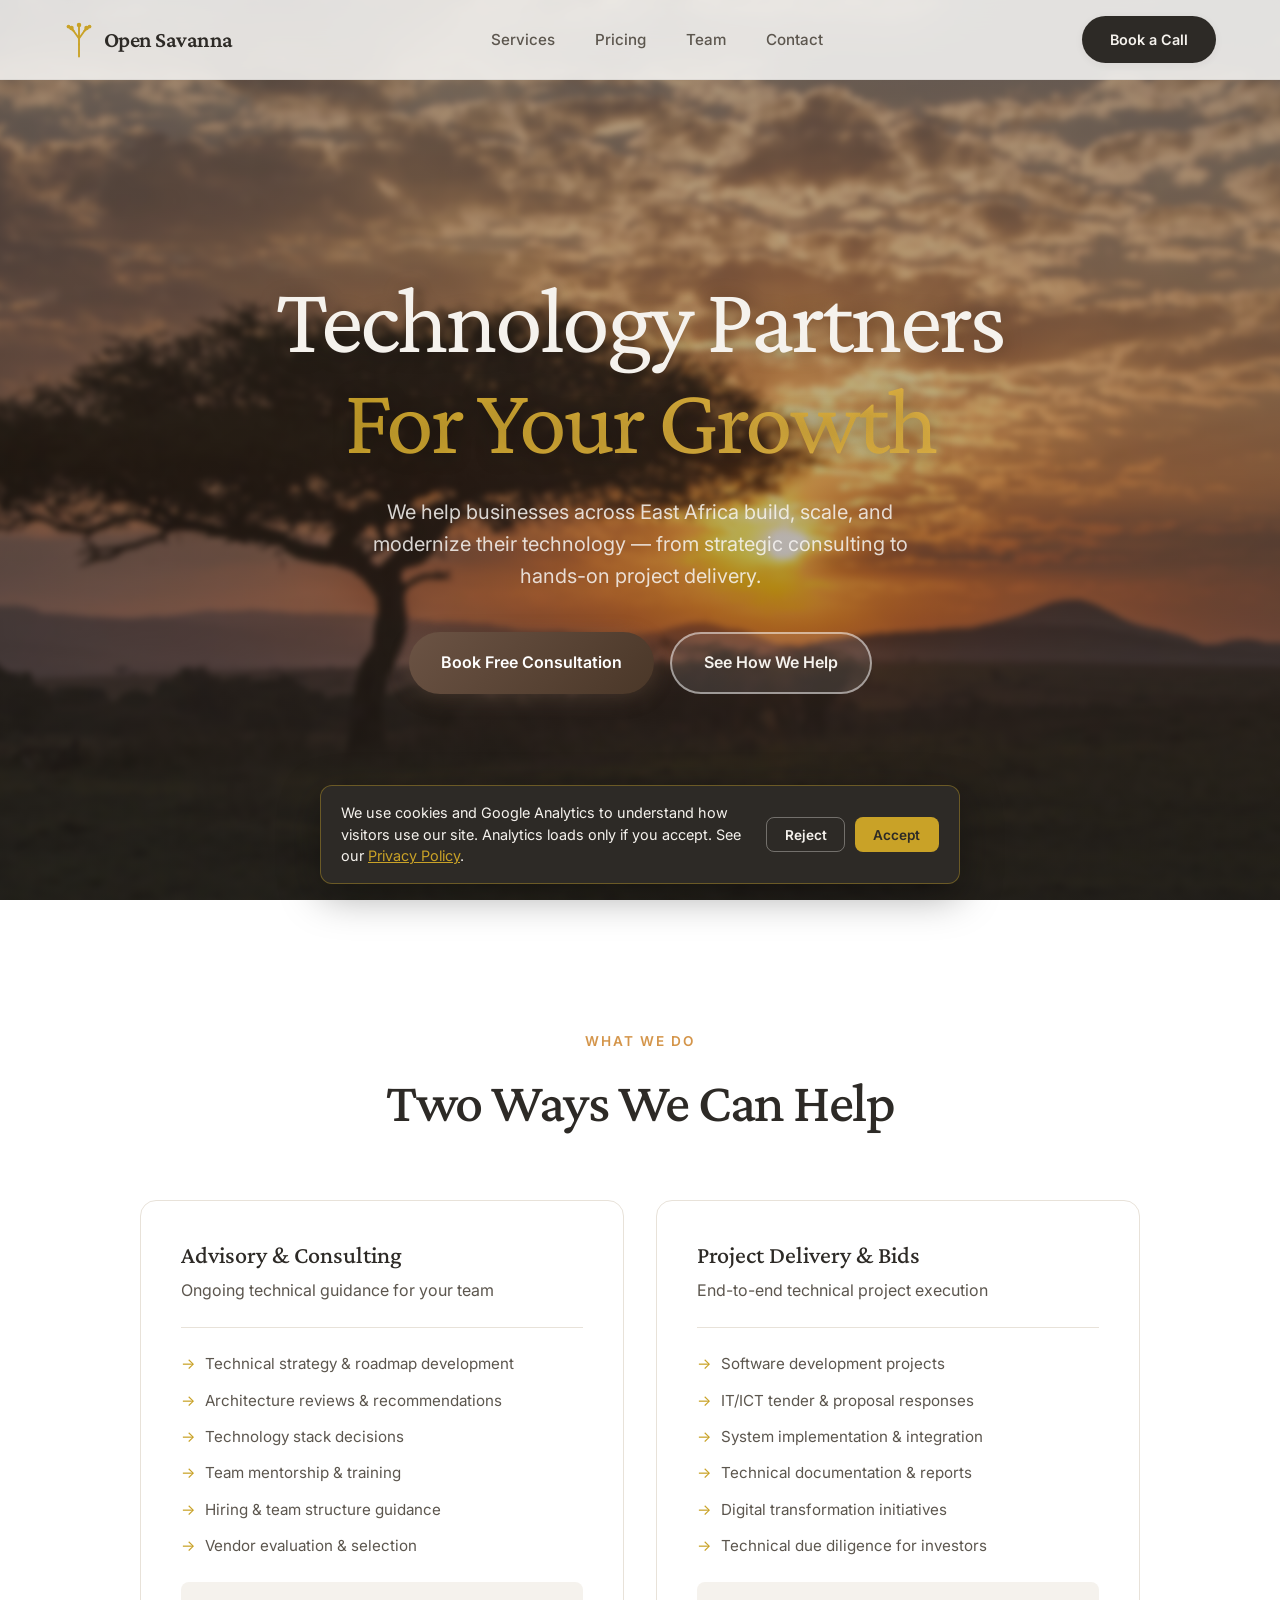
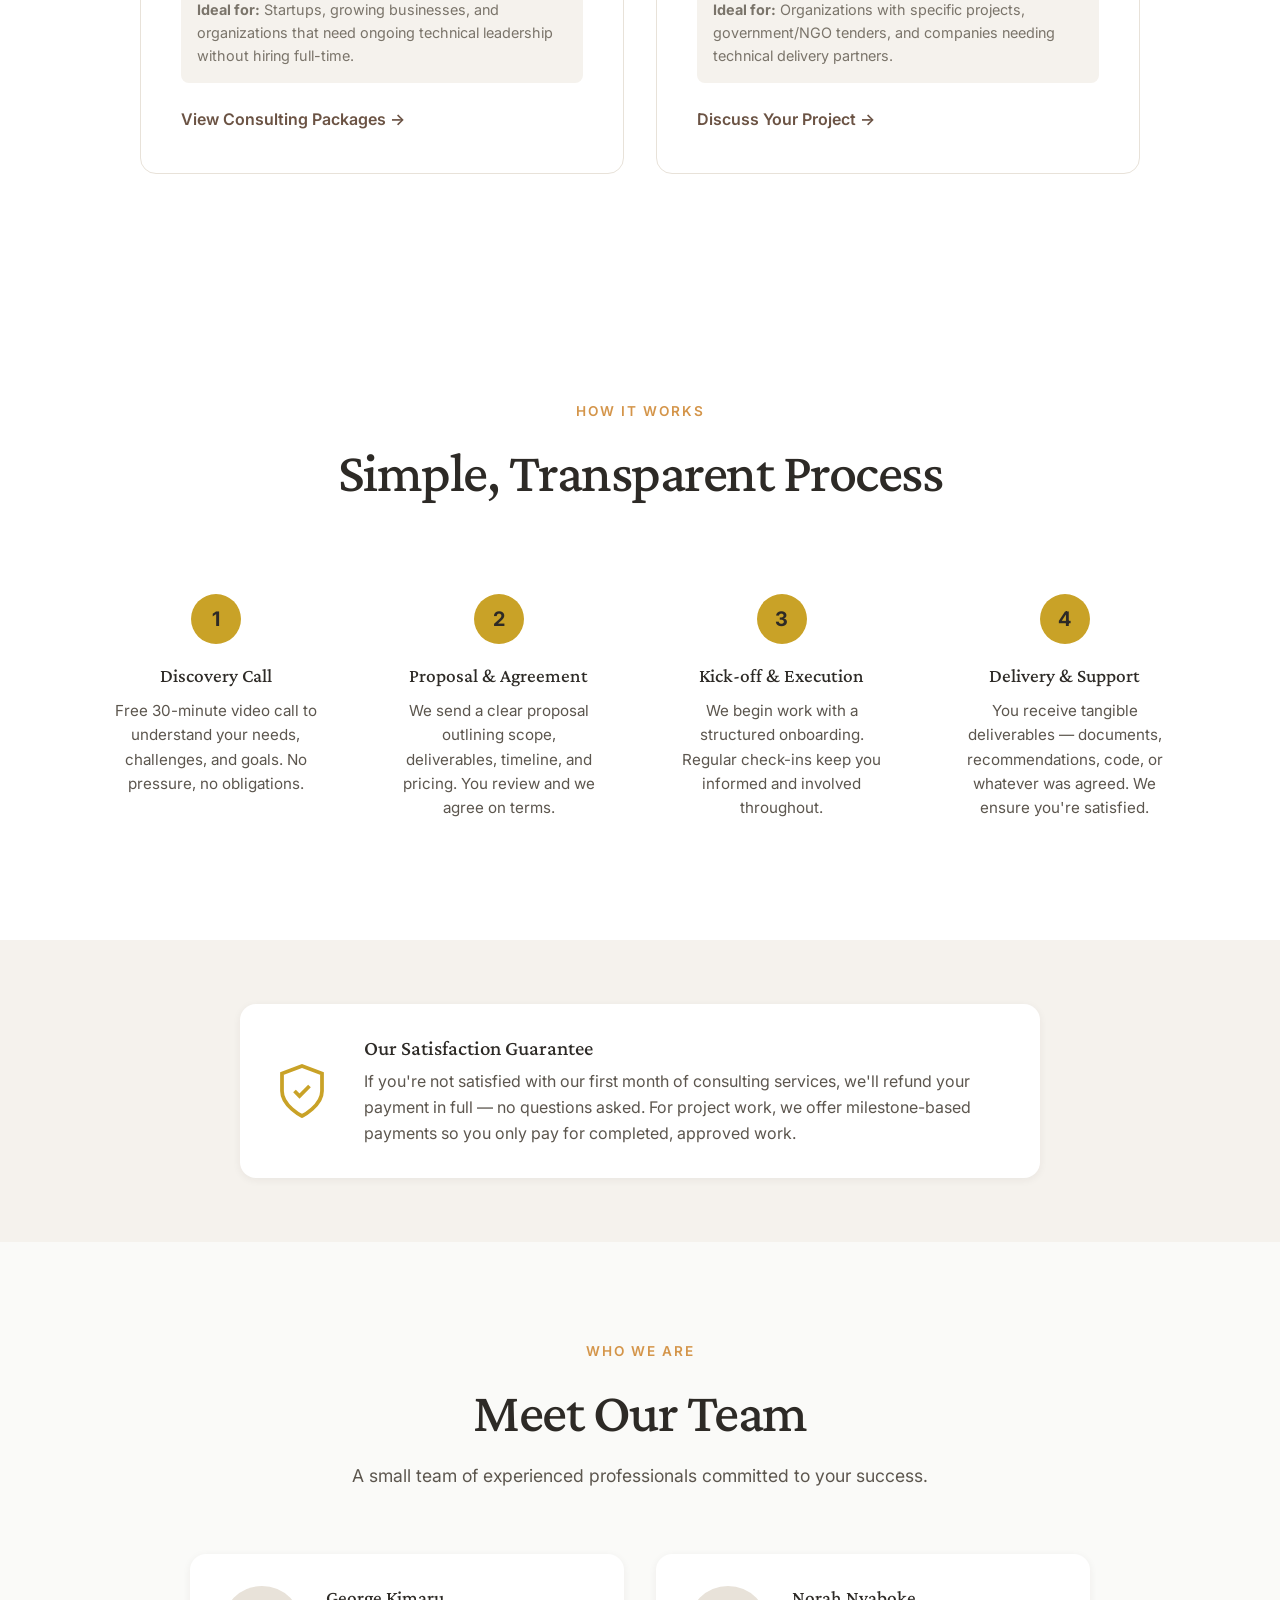
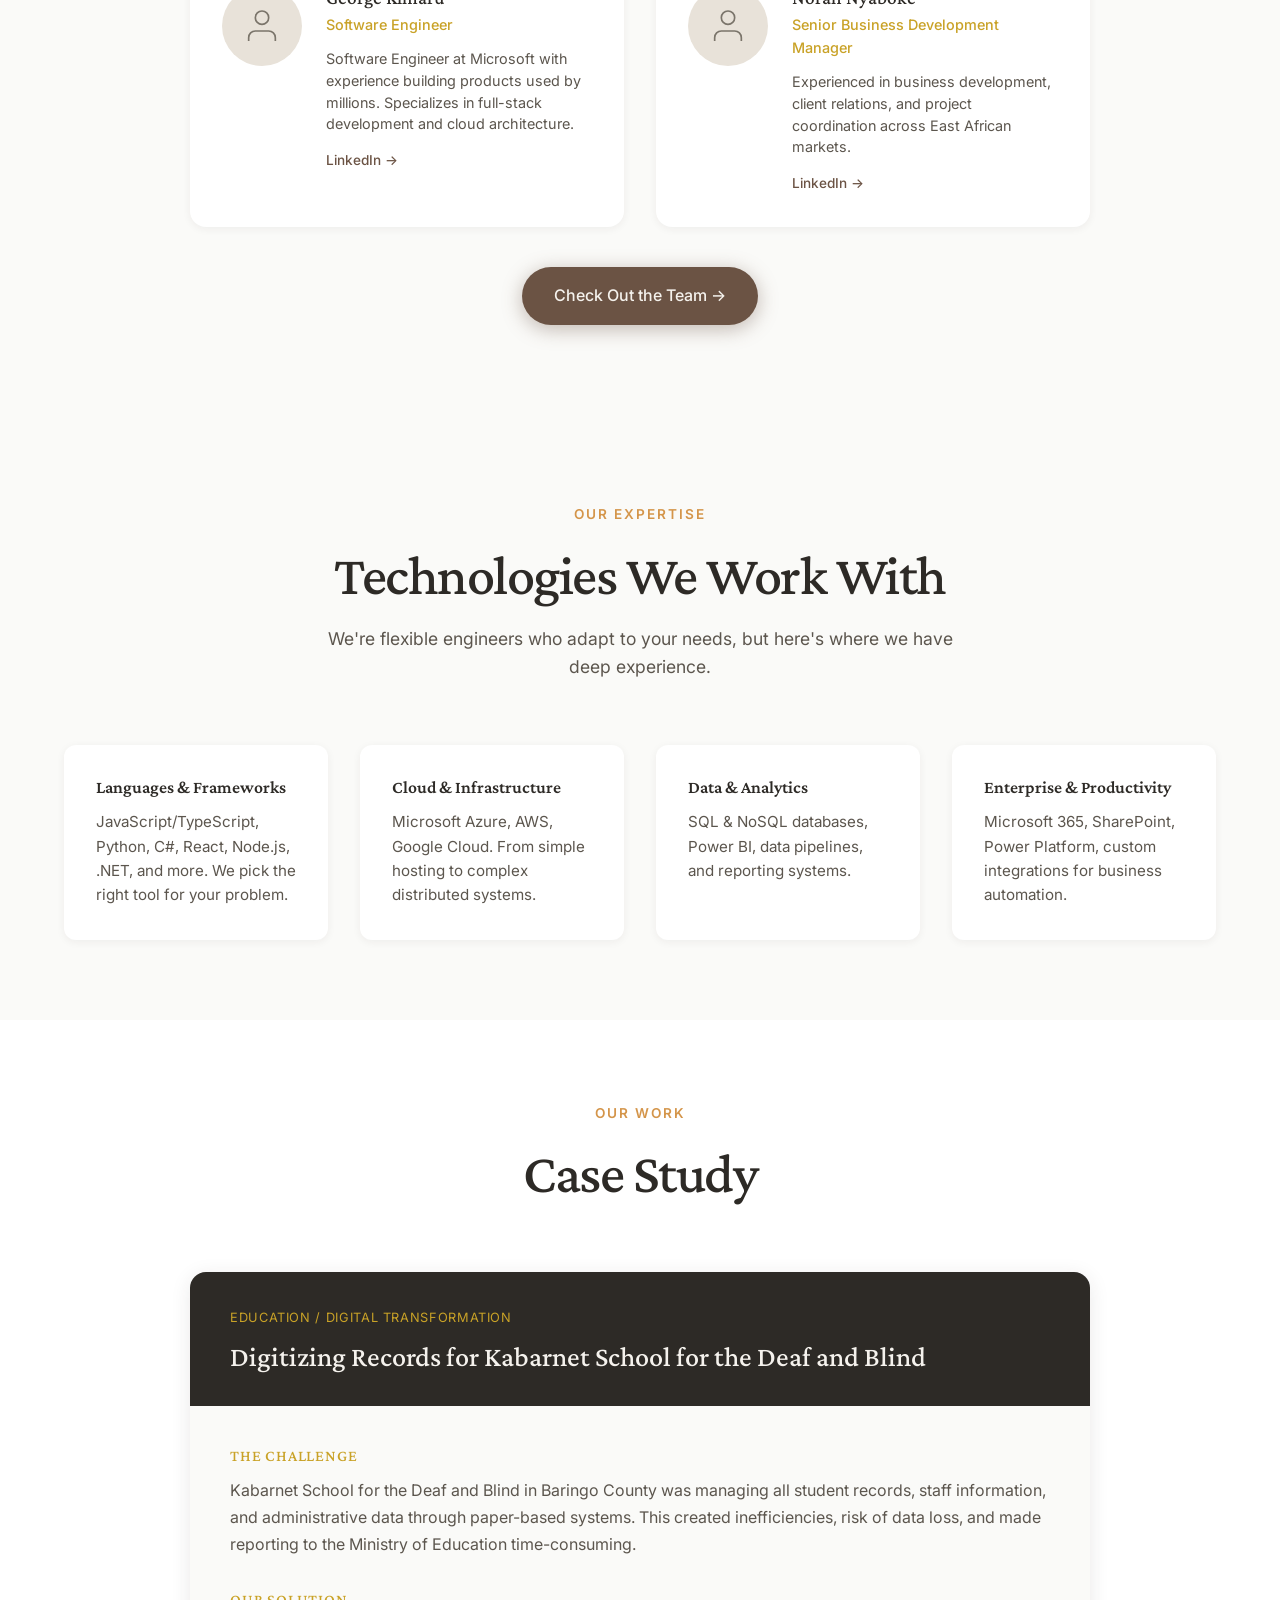
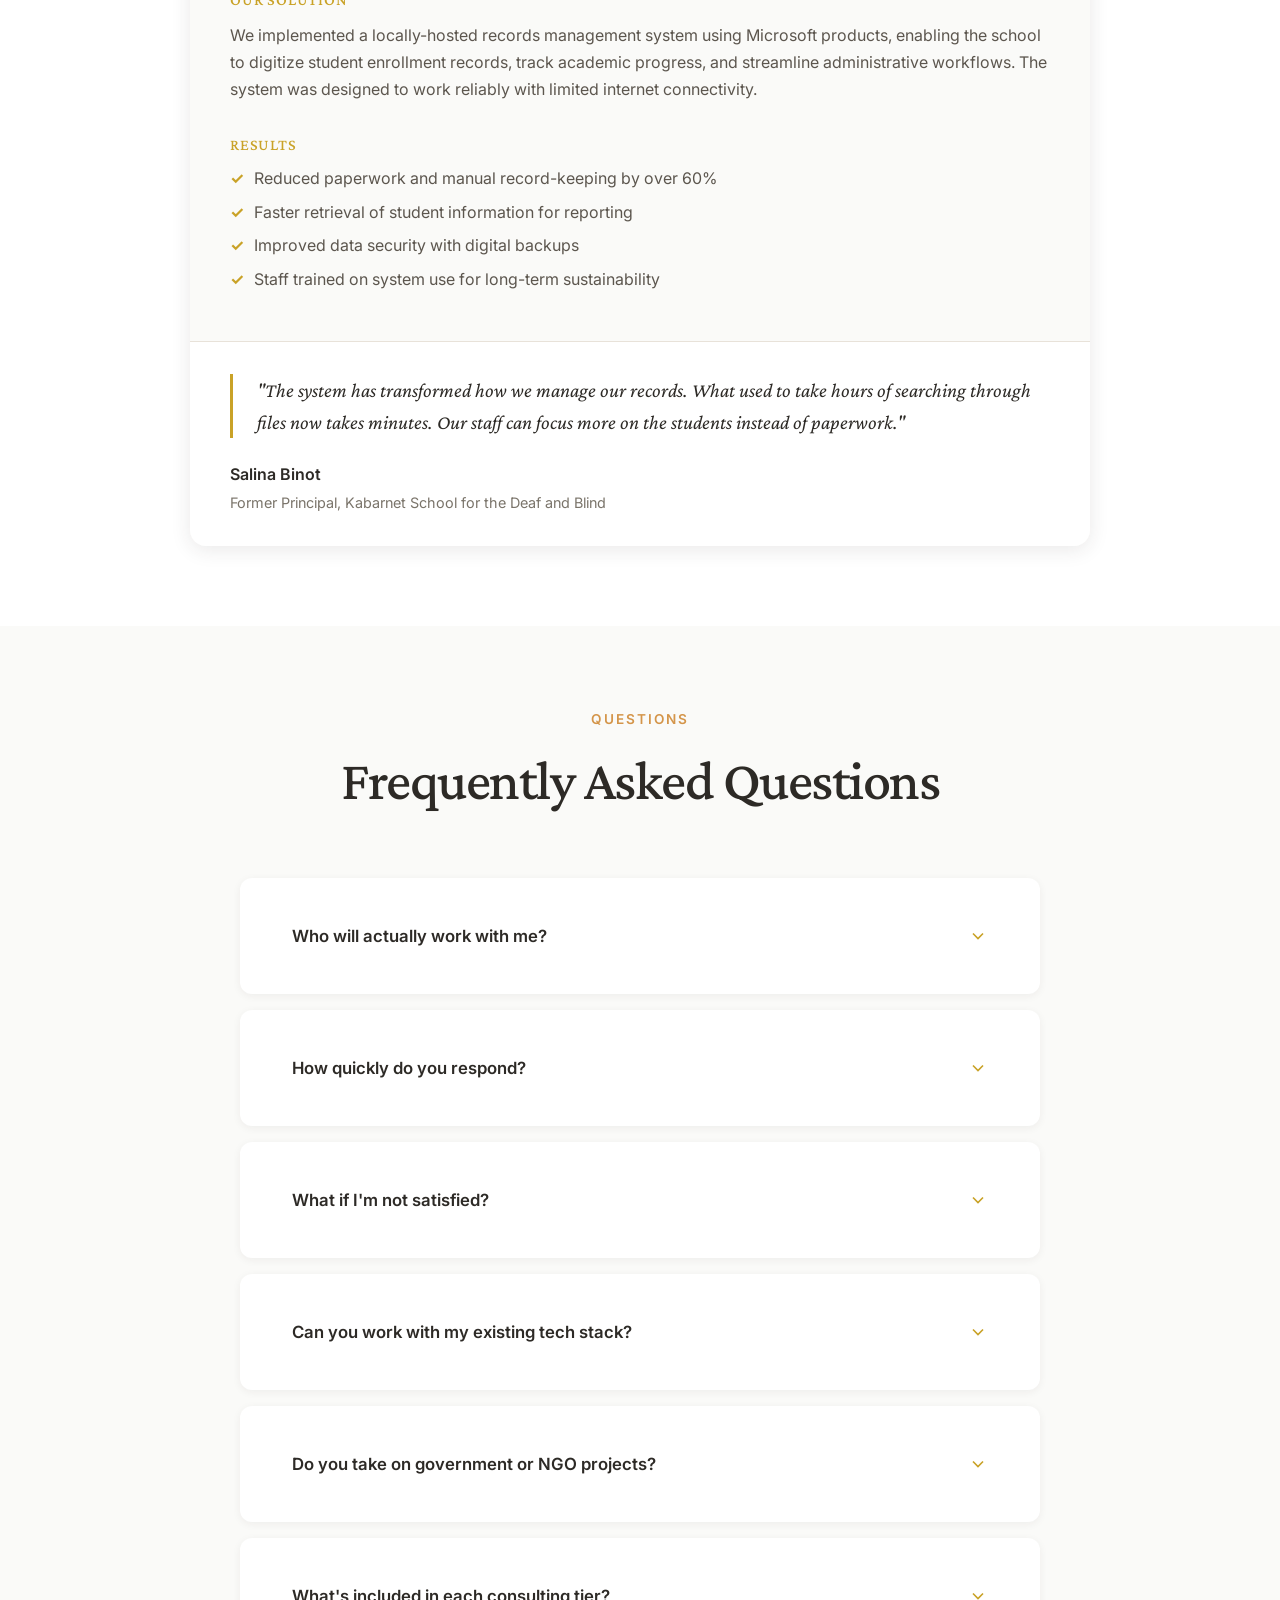
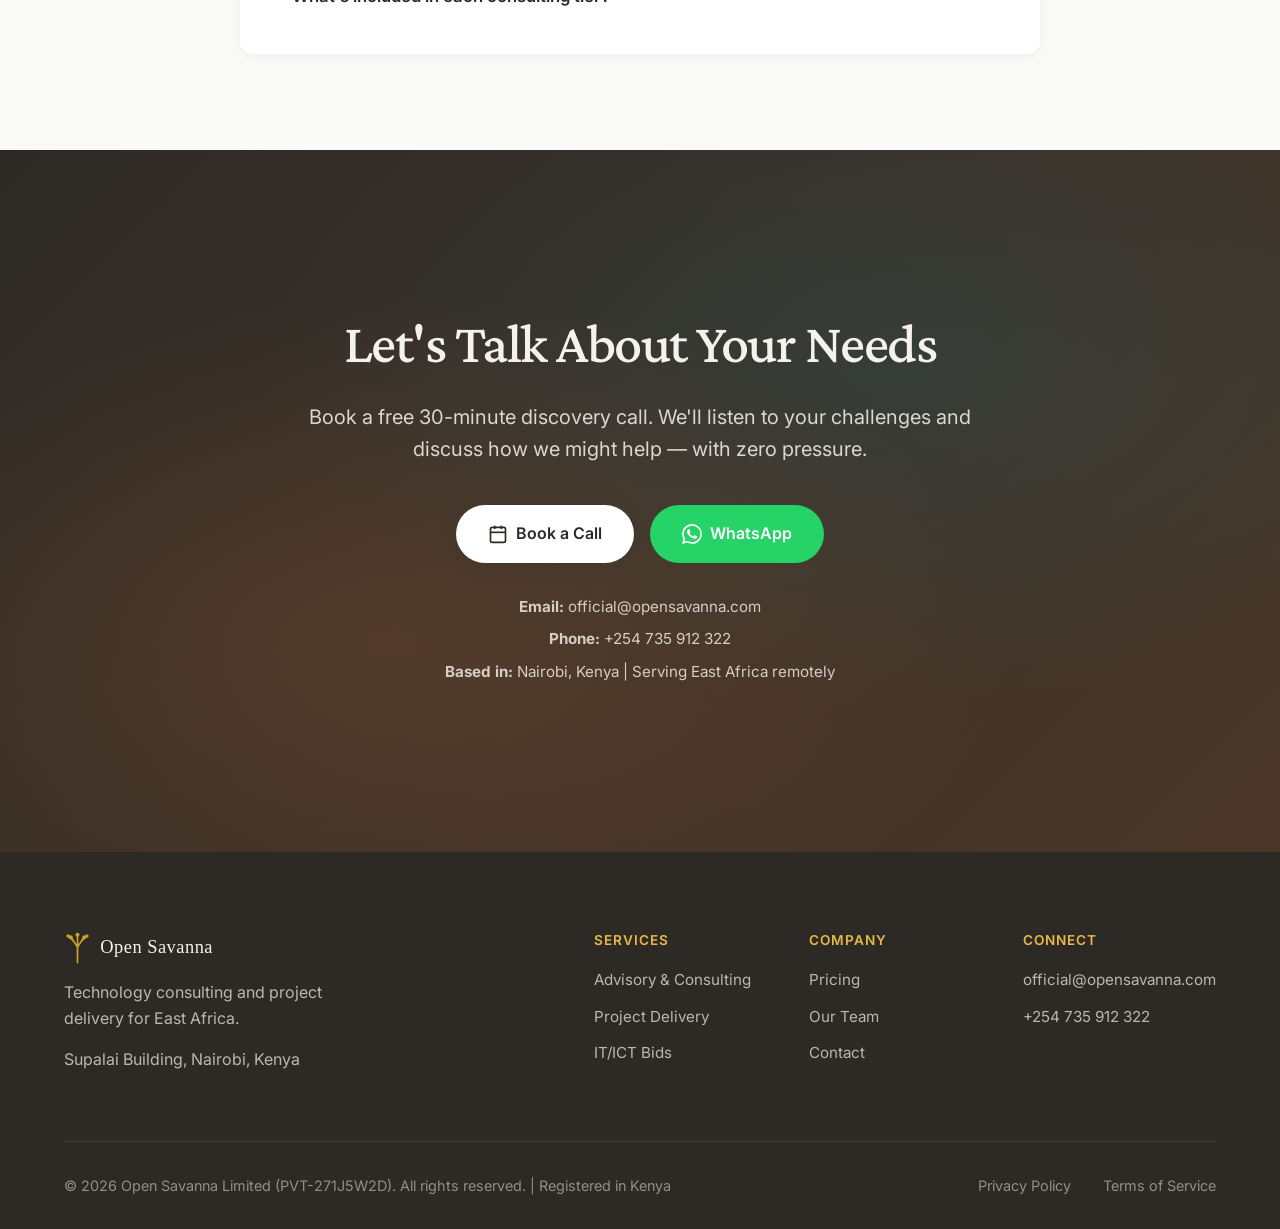
==== commit 5510dc87: "Harden security, gate analytics behind consent, refresh content - Add security headers in vercel.jso" ====
--- a/index.html
+++ b/index.html
@@ -26,21 +26,23 @@
 
     <!-- Styles -->
     <link rel="stylesheet" href="styles.css" />
+
+    <!-- Google Analytics is loaded via main.js only after cookie consent (see CookieConsent in main.js) -->
   </head>
   <body>
     <!-- Navigation -->
     <nav id="navbar">
-      <a href="index.html" class="logo">
+      <a href="/" class="logo">
         <img src="Images/logo.svg" alt="Open Savanna" class="logo-icon" />
         <span class="logo-text">Open Savanna</span>
       </a>
       <ul class="nav-links" id="nav-links">
         <li><a href="#services">Services</a></li>
-        <li><a href="pricing.html">Pricing</a></li>
-        <li><a href="team.html">Team</a></li>
+        <li><a href="/pricing">Pricing</a></li>
+        <li><a href="/team">Team</a></li>
         <li><a href="#contact">Contact</a></li>
       </ul>
-      <a href="https://cal.com/open-savanna/discovery" target="_blank" class="cta-button nav-cta">Book a Call</a>
+      <a href="https://cal.com/open-savanna/discovery" target="_blank" rel="noopener noreferrer" class="cta-button nav-cta">Book a Call</a>
       <button class="mobile-menu-btn" id="mobile-menu-btn" aria-label="Toggle menu">
         <span></span>
         <span></span>
@@ -60,7 +62,7 @@
           — from strategic consulting to hands-on project delivery.
         </p>
         <div class="hero-cta">
-          <a href="https://cal.com/open-savanna/discovery" target="_blank" class="btn btn-primary">Book Free Consultation</a>
+          <a href="https://cal.com/open-savanna/discovery" target="_blank" rel="noopener noreferrer" class="btn btn-primary">Book Free Consultation</a>
           <a href="#services" class="btn btn-secondary">See How We Help</a>
         </div>
       </div>
@@ -93,7 +95,7 @@
             <li>Vendor evaluation & selection</li>
           </ul>
           <p class="track-ideal"><strong>Ideal for:</strong> Startups, growing businesses, and organizations that need ongoing technical leadership without hiring full-time.</p>
-          <a href="pricing.html" class="track-cta">View Consulting Packages →</a>
+          <a href="/pricing" class="track-cta">View Consulting Packages →</a>
         </div>
 
         <!-- Project Track -->
@@ -182,7 +184,7 @@
             <h4>George Kimaru</h4>
             <p class="team-role">Software Engineer</p>
             <p class="team-bio">Software Engineer at Microsoft with experience building products used by millions. Specializes in full-stack development and cloud architecture.</p>
-            <a href="https://www.linkedin.com/in/kimarugeorge/" target="_blank" class="team-linkedin">LinkedIn →</a>
+            <a href="https://www.linkedin.com/in/kimarugeorge/" target="_blank" rel="noopener noreferrer" class="team-linkedin">LinkedIn →</a>
           </div>
         </div>
 
@@ -196,13 +198,13 @@
             <h4>Norah Nyaboke</h4>
             <p class="team-role">Senior Business Development Manager</p>
             <p class="team-bio">Experienced in business development, client relations, and project coordination across East African markets.</p>
-            <a href="https://www.linkedin.com/in/norahnyaboke/" target="_blank" class="team-linkedin">LinkedIn →</a>
+            <a href="https://www.linkedin.com/in/norahnyaboke/" target="_blank" rel="noopener noreferrer" class="team-linkedin">LinkedIn →</a>
           </div>
         </div>
       </div>
 
       <div class="team-preview-cta">
-        <a href="team.html" class="btn btn-primary">Check Out the Team →</a>
+        <a href="/team" class="btn btn-primary">Check Out the Team →</a>
       </div>
     </section>
 
@@ -345,7 +347,7 @@
             </svg>
           </button>
           <div class="faq-answer">
-            <p>Each tier includes a specific number of calls, response time SLA, and deliverables. Visit our <a href="pricing.html">pricing page</a> for detailed breakdowns of what's included at each level.</p>
+            <p>Each tier includes a specific number of calls, response time SLA, and deliverables. Visit our <a href="/pricing">pricing page</a> for detailed breakdowns of what's included at each level.</p>
           </div>
         </div>
       </div>
@@ -358,7 +360,7 @@
         <h2>Let's Talk About Your Needs</h2>
         <p>Book a free 30-minute discovery call. We'll listen to your challenges and discuss how we might help — with zero pressure.</p>
         <div class="cta-buttons">
-          <a href="https://cal.com/open-savanna/discovery" target="_blank" class="btn btn-light">
+          <a href="https://cal.com/open-savanna/discovery" target="_blank" rel="noopener noreferrer" class="btn btn-light">
             <svg viewBox="0 0 24 24" fill="none" stroke="currentColor" stroke-width="2">
               <rect x="3" y="4" width="18" height="18" rx="2" ry="2"/>
               <line x1="16" y1="2" x2="16" y2="6"/>
@@ -404,23 +406,22 @@
           </div>
           <div class="footer-column">
             <h4>Company</h4>
-            <a href="pricing.html">Pricing</a>
-            <a href="team.html">Our Team</a>
+            <a href="/pricing">Pricing</a>
+            <a href="/team">Our Team</a>
             <a href="#contact">Contact</a>
           </div>
           <div class="footer-column">
             <h4>Connect</h4>
             <a href="mailto:official@opensavanna.com">official@opensavanna.com</a>
             <a href="https://wa.me/254735912322">+254 735 912 322</a>
-            <a href="https://linkedin.com/company/opensavanna" target="_blank">LinkedIn</a>
           </div>
         </div>
       </div>
       <div class="footer-bottom">
-        <p>&copy; 2025 Open Savanna. All rights reserved. | Registered in Kenya</p>
+        <p>&copy; 2026 Open Savanna Limited (PVT-271J5W2D). All rights reserved. | Registered in Kenya</p>
         <div class="footer-legal">
-          <a href="privacy.html">Privacy Policy</a>
-          <a href="terms.html">Terms of Service</a>
+          <a href="/privacy">Privacy Policy</a>
+          <a href="/terms">Terms of Service</a>
         </div>
       </div>
     </footer>
--- a/styles.css
+++ b/styles.css
@@ -2310,6 +2310,11 @@
 }
 
 @media (max-width: 768px) {
+  /* Hide scroll indicator on mobile */
+  .scroll-indicator {
+    display: none;
+  }
+
   /* Services two column */
   .services-two-col {
     gap: 1.5rem;
@@ -2418,6 +2423,30 @@
 
   .page-header h1 {
     font-size: 2rem;
+  }
+
+  /* Enterprise card mobile fix */
+  .enterprise-card {
+    grid-template-columns: 1fr;
+    text-align: center;
+    gap: 1.5rem;
+  }
+
+  .enterprise-cta {
+    justify-self: center;
+  }
+
+  .enterprise-content {
+    text-align: center;
+  }
+
+  .enterprise-features {
+    display: grid;
+    grid-template-columns: 1fr;
+    gap: 0.5rem;
+    text-align: left;
+    max-width: 280px;
+    margin: 1rem auto 0;
   }
 }
 
@@ -2472,6 +2501,19 @@
   /* Enterprise section */
   .enterprise-card {
     padding: 1.5rem;
+    grid-template-columns: 1fr;
+    text-align: center;
+  }
+
+  .enterprise-cta {
+    justify-self: center;
+  }
+
+  .enterprise-features {
+    justify-content: center;
+    text-align: left;
+    max-width: 280px;
+    margin: 0 auto;
   }
 
   /* Section headers */
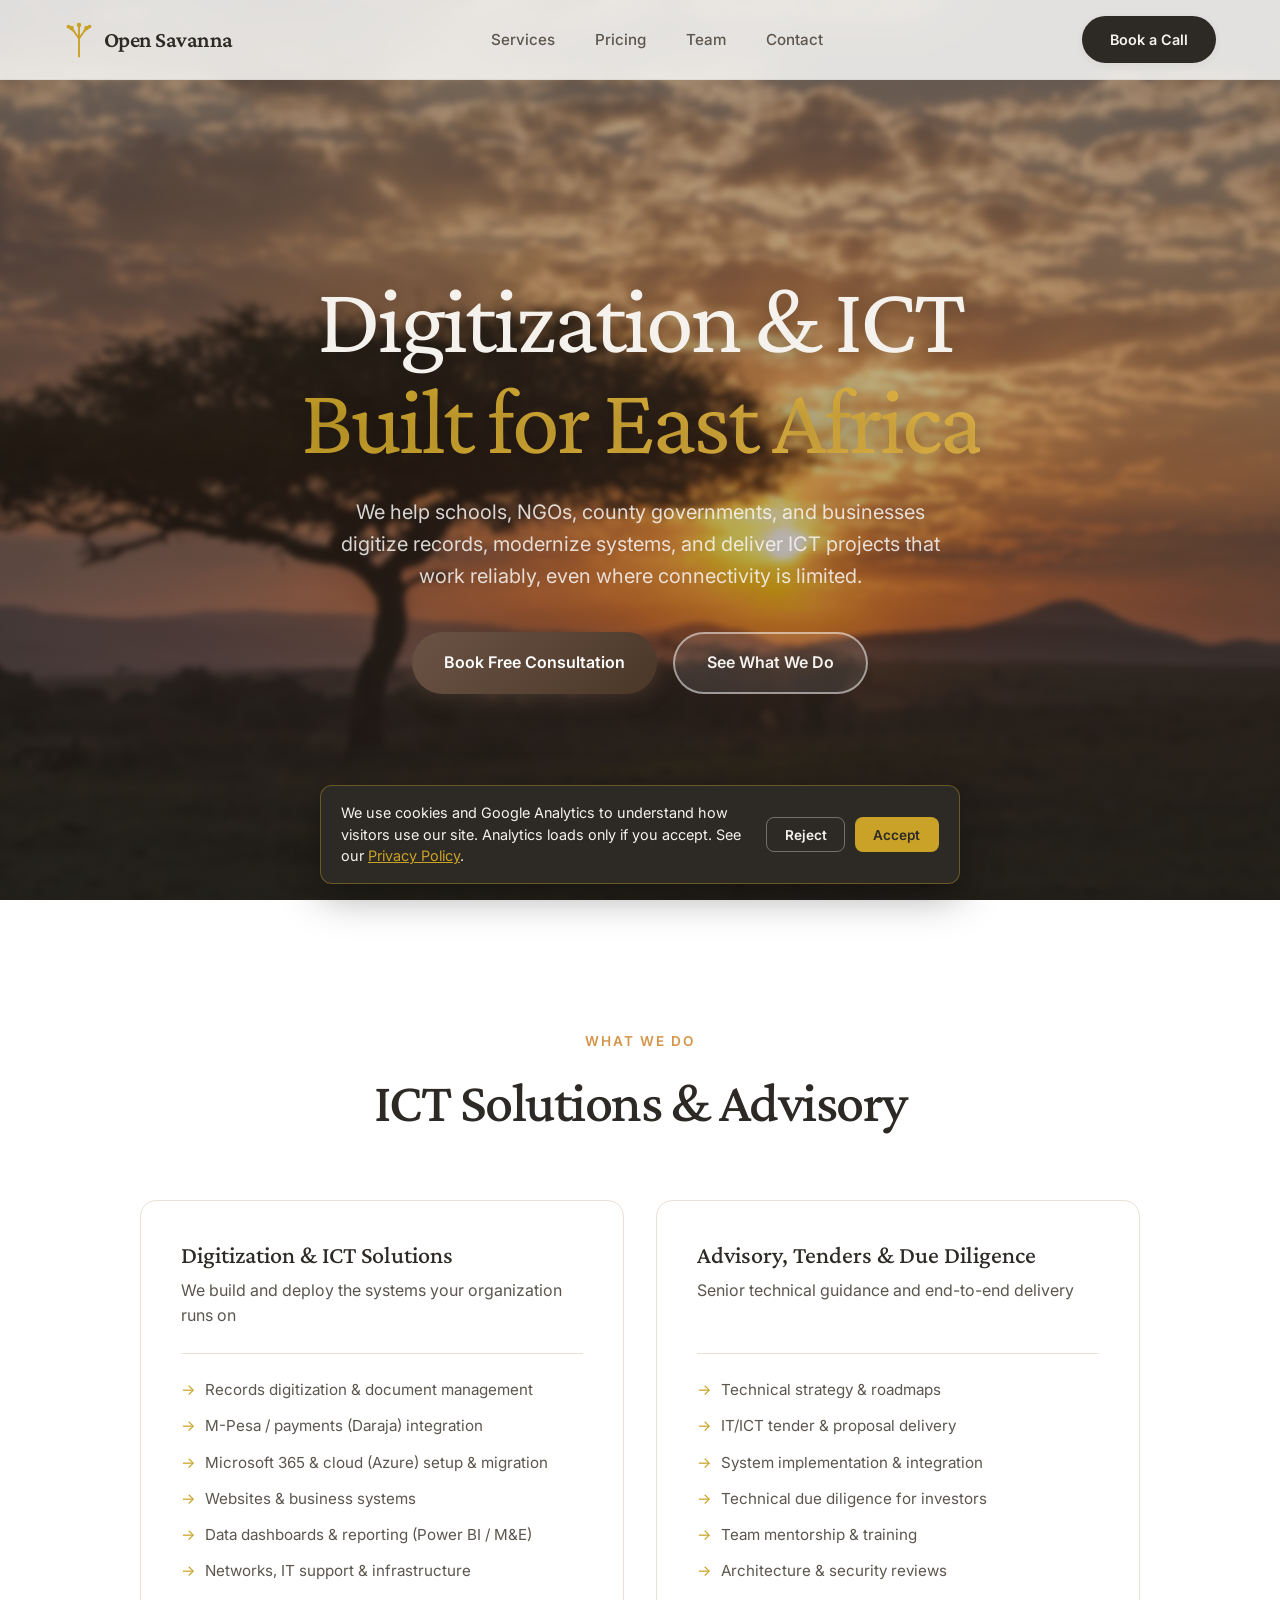
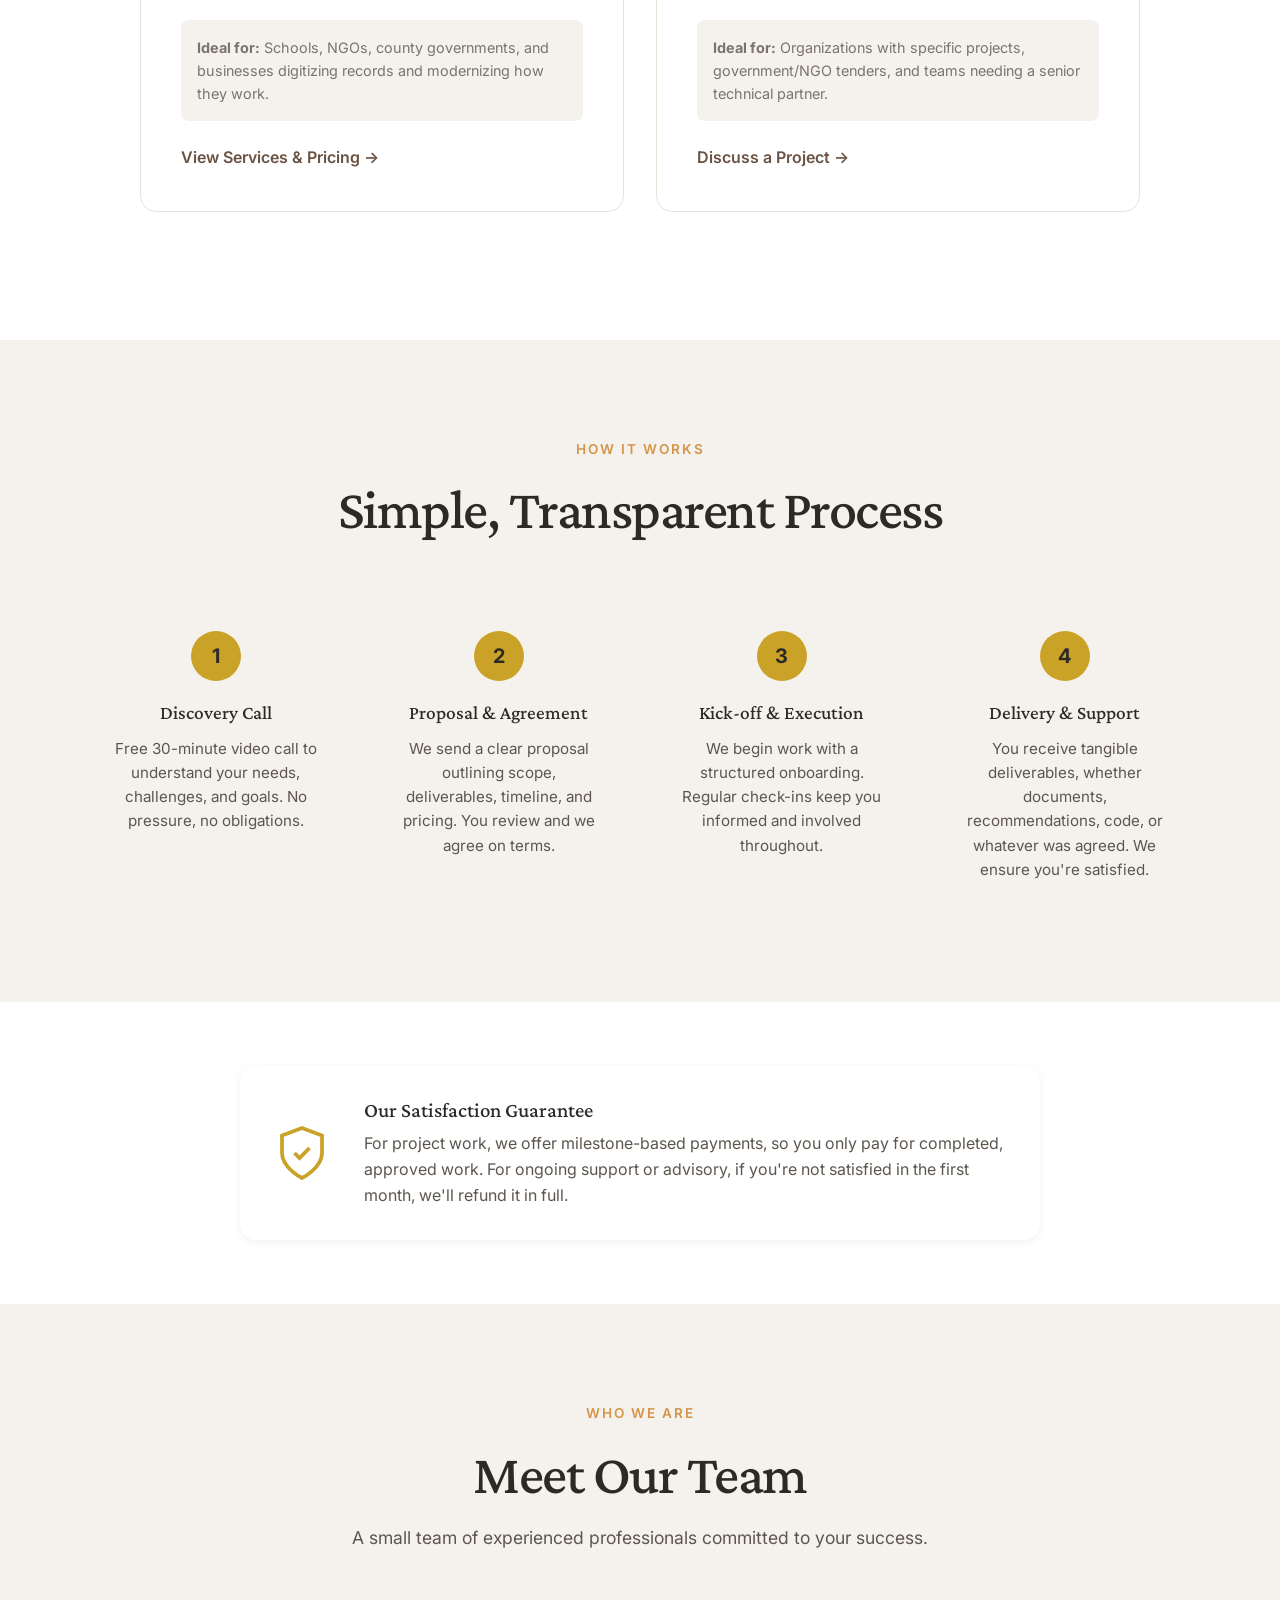
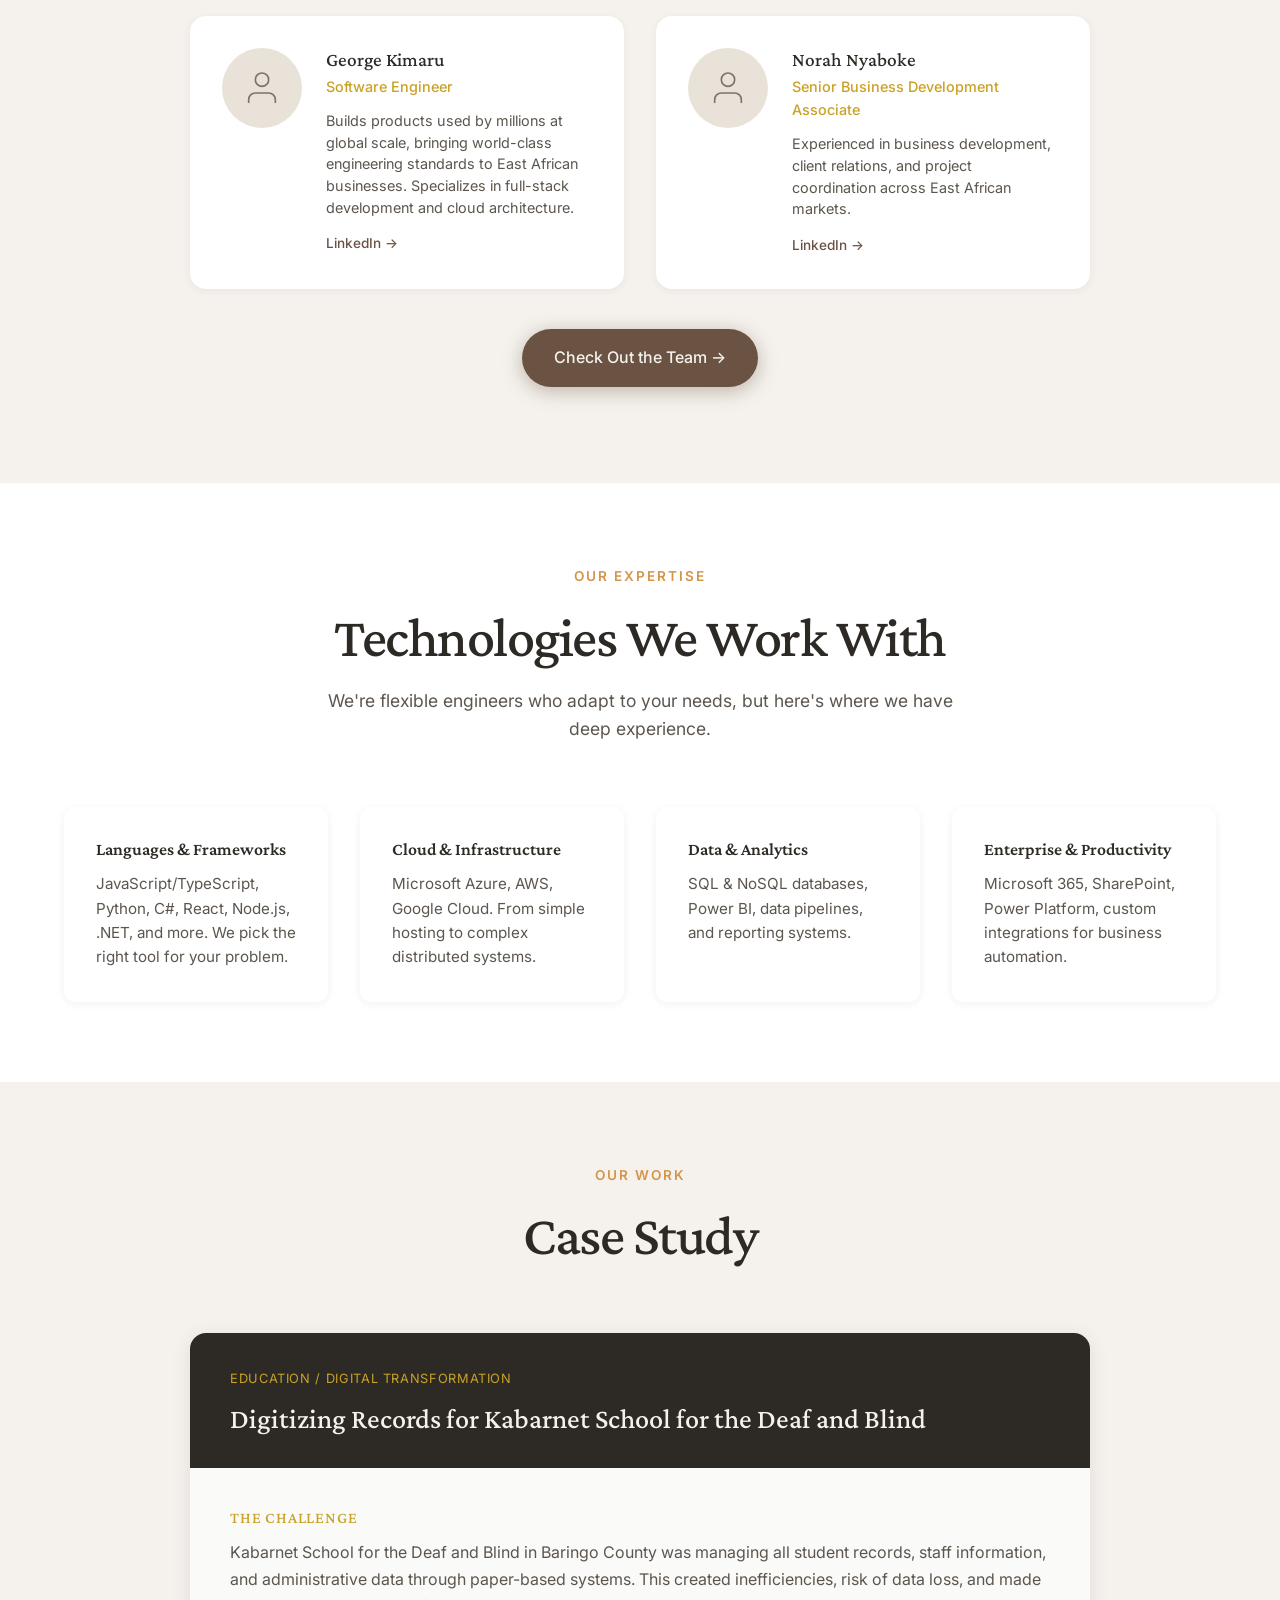
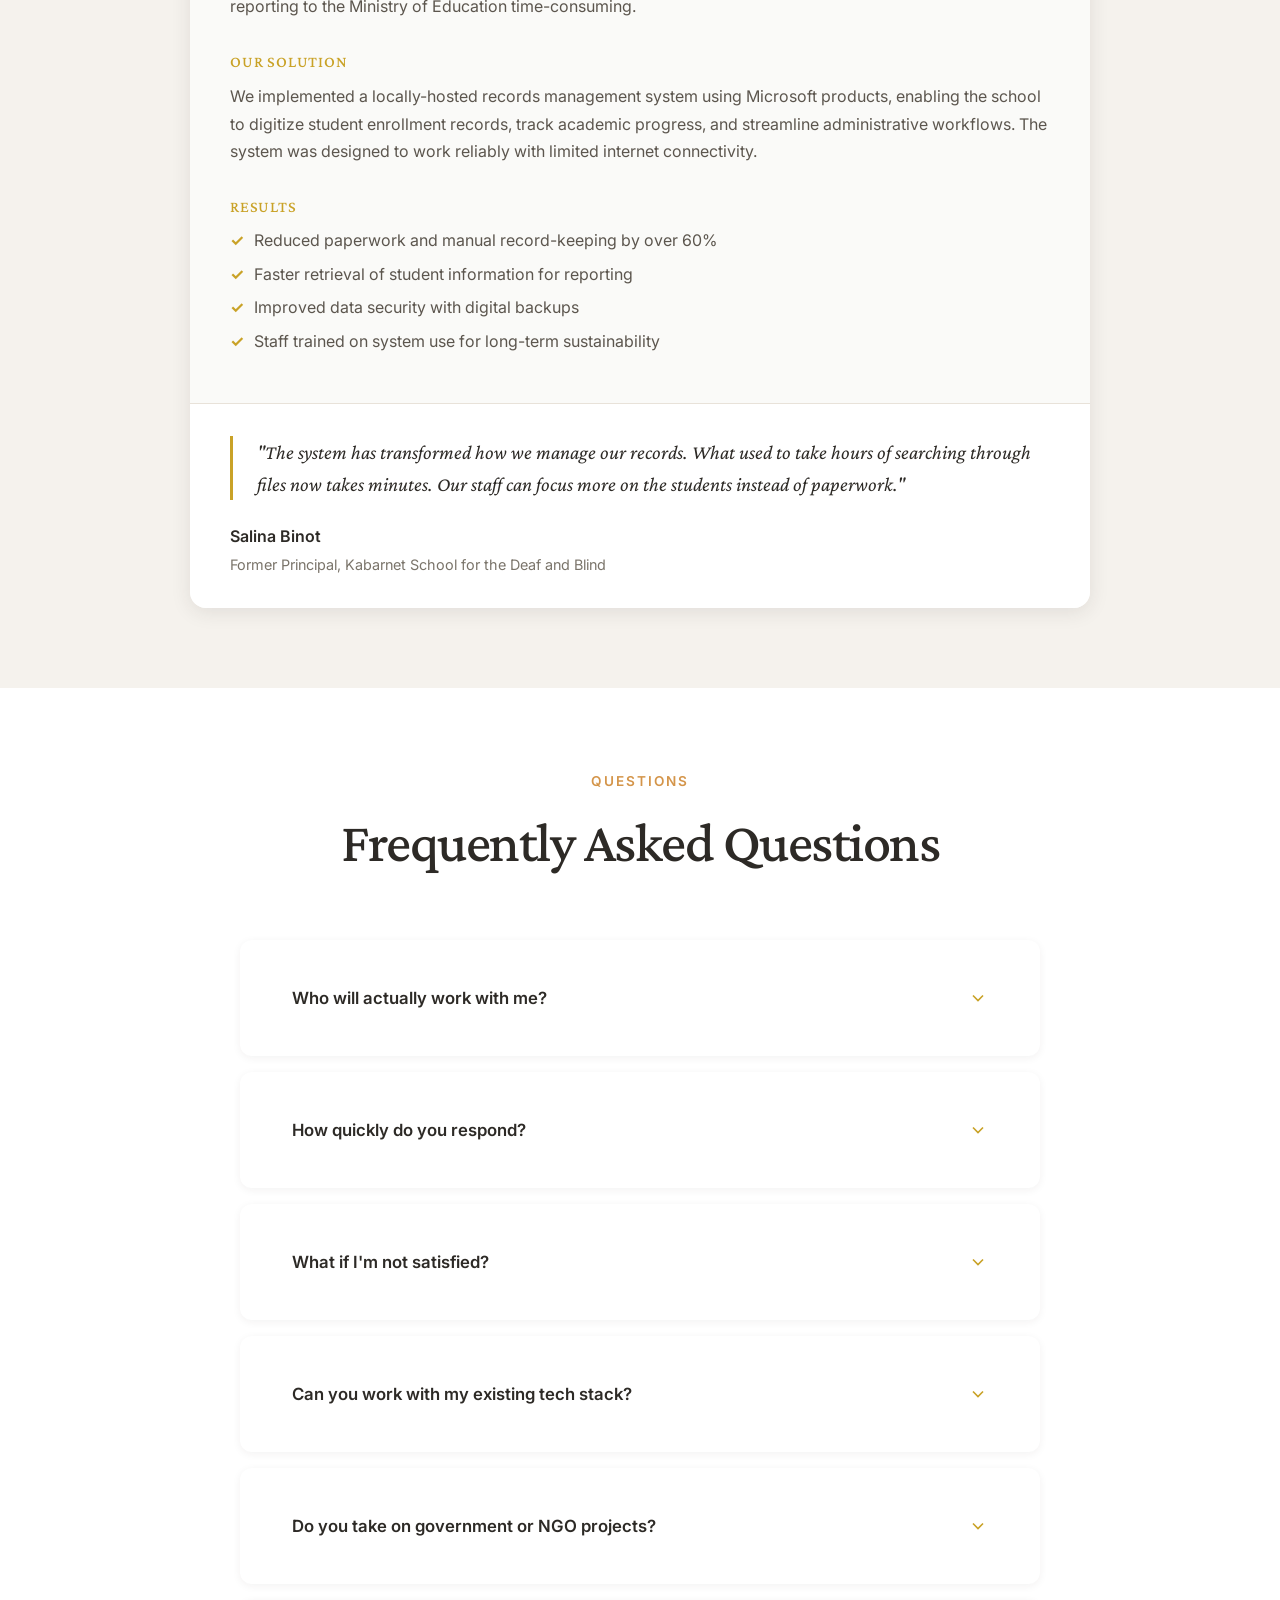
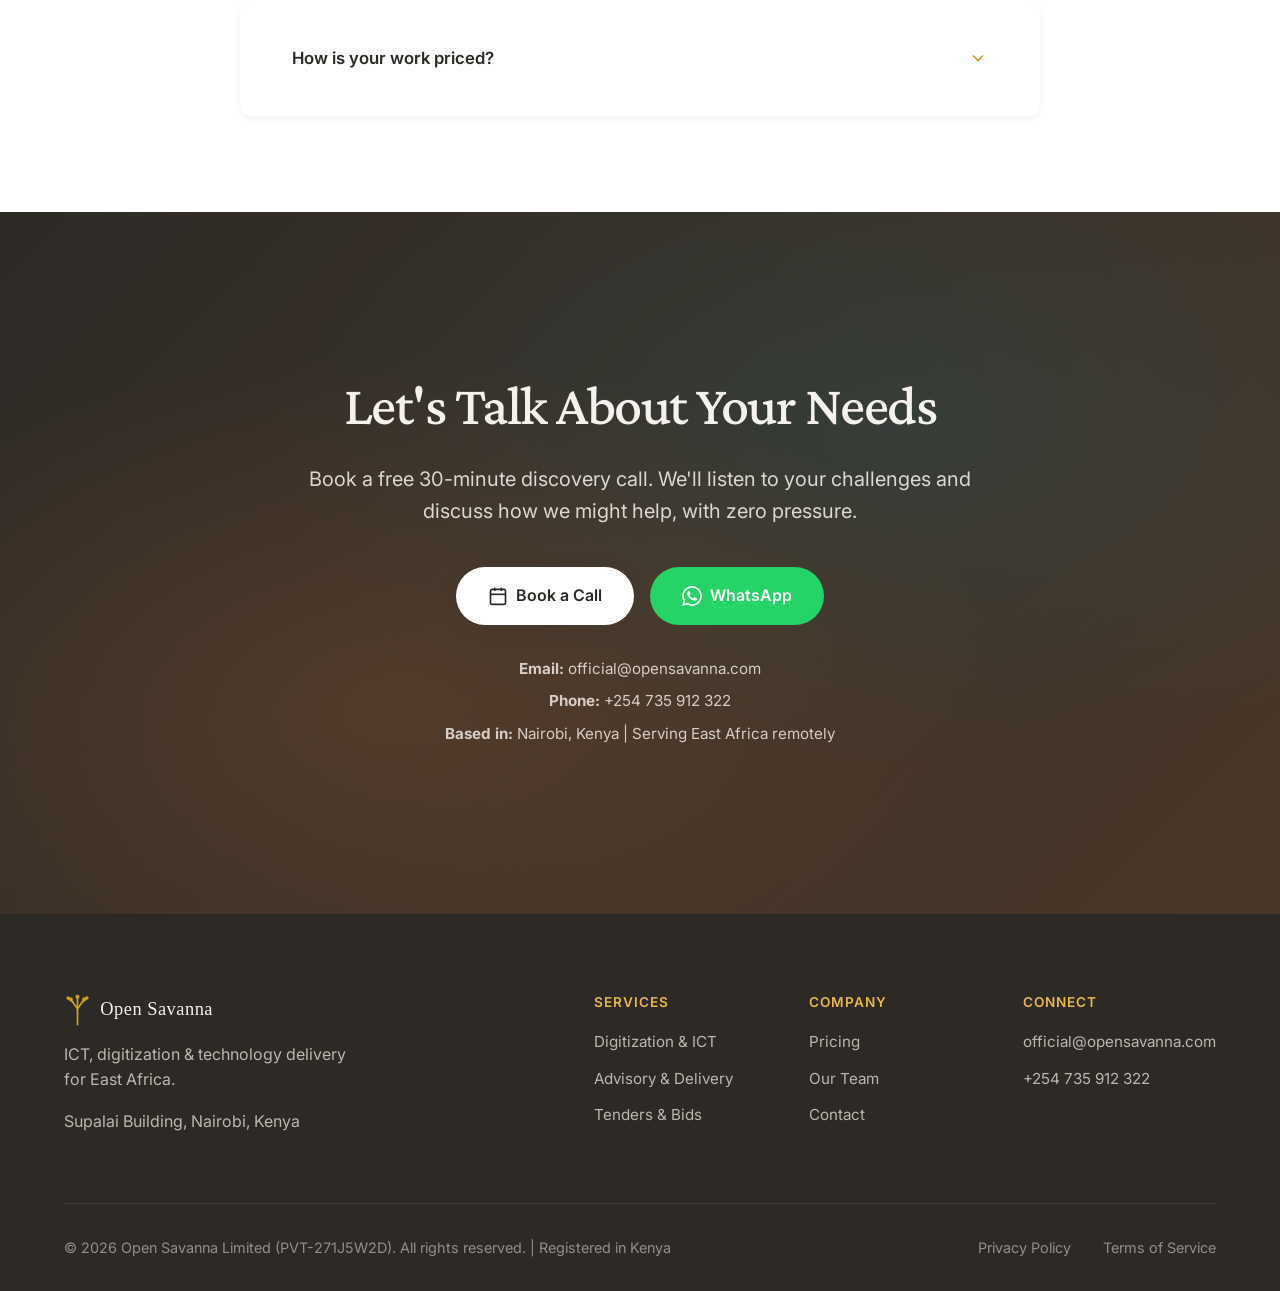
==== commit b593be8d: "Restructure site: ICT/digitization positioning, productized pricing, founder-duo team - Homepage: re" ====
--- a/index.html
+++ b/index.html
@@ -3,18 +3,18 @@
   <head>
     <meta charset="UTF-8" />
     <meta name="viewport" content="width=device-width, initial-scale=1.0" />
-    <title>Open Savanna | Technology Consulting & Advisory for East Africa</title>
+    <title>Open Savanna | ICT, Digitization & Technology Delivery for East Africa</title>
 
     <!-- SEO Meta Tags -->
-    <meta name="description" content="Open Savanna provides technology consulting, project delivery, and advisory services for businesses, startups, and organizations across East Africa." />
+    <meta name="description" content="Open Savanna helps schools, NGOs, county governments, and businesses across East Africa digitize records, integrate M-Pesa, set up Microsoft 365 & cloud, build data dashboards, and deliver ICT projects and tenders." />
     <meta name="keywords" content="Technology Consulting, IT Consulting, ICT, Kenya, Uganda, Tanzania, Rwanda, East Africa, Tech Advisory, Digital Transformation, Software Development" />
     <meta name="author" content="Open Savanna" />
 
     <!-- Open Graph -->
     <meta property="og:type" content="website" />
     <meta property="og:url" content="https://www.opensavanna.com/" />
-    <meta property="og:title" content="Open Savanna | Technology Consulting for East Africa" />
-    <meta property="og:description" content="Technology consulting and project delivery for businesses across East Africa." />
+    <meta property="og:title" content="Open Savanna | ICT & Digitization for East Africa" />
+    <meta property="og:description" content="Digitization, ICT solutions, and technology delivery for organizations across East Africa." />
 
     <!-- Favicon -->
     <link rel="icon" type="image/svg+xml" href="favicon.svg" />
@@ -54,16 +54,17 @@
     <section class="hero" id="hero">
       <div class="hero-content">
         <h1 class="hero-title">
-          <span class="title-line">Technology Partners</span>
-          <span class="title-line">For Your Growth</span>
+          <span class="title-line">Digitization & ICT</span>
+          <span class="title-line">Built for East Africa</span>
         </h1>
         <p class="hero-subtitle">
-          We help businesses across East Africa build, scale, and modernize their technology
-          — from strategic consulting to hands-on project delivery.
+          We help schools, NGOs, county governments, and businesses digitize records,
+          modernize systems, and deliver ICT projects that work reliably, even
+          where connectivity is limited.
         </p>
         <div class="hero-cta">
           <a href="https://cal.com/open-savanna/discovery" target="_blank" rel="noopener noreferrer" class="btn btn-primary">Book Free Consultation</a>
-          <a href="#services" class="btn btn-secondary">See How We Help</a>
+          <a href="#services" class="btn btn-secondary">See What We Do</a>
         </div>
       </div>
       <div class="scroll-indicator">
@@ -76,44 +77,44 @@
     <section class="services" id="services">
       <div class="section-header">
         <p class="section-tagline">What We Do</p>
-        <h2>Two Ways We Can Help</h2>
+        <h2>ICT Solutions & Advisory</h2>
       </div>
 
       <div class="services-two-col">
-        <!-- Consulting Track -->
+        <!-- Solutions Track -->
         <div class="service-track">
           <div class="track-header">
-            <h3>Advisory & Consulting</h3>
-            <p>Ongoing technical guidance for your team</p>
+            <h3>Digitization & ICT Solutions</h3>
+            <p>We build and deploy the systems your organization runs on</p>
           </div>
           <ul class="track-features">
-            <li>Technical strategy & roadmap development</li>
-            <li>Architecture reviews & recommendations</li>
-            <li>Technology stack decisions</li>
-            <li>Team mentorship & training</li>
-            <li>Hiring & team structure guidance</li>
-            <li>Vendor evaluation & selection</li>
+            <li>Records digitization & document management</li>
+            <li>M-Pesa / payments (Daraja) integration</li>
+            <li>Microsoft 365 & cloud (Azure) setup & migration</li>
+            <li>Websites & business systems</li>
+            <li>Data dashboards & reporting (Power BI / M&E)</li>
+            <li>Networks, IT support & infrastructure</li>
           </ul>
-          <p class="track-ideal"><strong>Ideal for:</strong> Startups, growing businesses, and organizations that need ongoing technical leadership without hiring full-time.</p>
-          <a href="/pricing" class="track-cta">View Consulting Packages →</a>
-        </div>
-
-        <!-- Project Track -->
+          <p class="track-ideal"><strong>Ideal for:</strong> Schools, NGOs, county governments, and businesses digitizing records and modernizing how they work.</p>
+          <a href="/pricing" class="track-cta">View Services & Pricing →</a>
+        </div>
+
+        <!-- Advisory Track -->
         <div class="service-track">
           <div class="track-header">
-            <h3>Project Delivery & Bids</h3>
-            <p>End-to-end technical project execution</p>
+            <h3>Advisory, Tenders & Due Diligence</h3>
+            <p>Senior technical guidance and end-to-end delivery</p>
           </div>
           <ul class="track-features">
-            <li>Software development projects</li>
-            <li>IT/ICT tender & proposal responses</li>
+            <li>Technical strategy & roadmaps</li>
+            <li>IT/ICT tender & proposal delivery</li>
             <li>System implementation & integration</li>
-            <li>Technical documentation & reports</li>
-            <li>Digital transformation initiatives</li>
             <li>Technical due diligence for investors</li>
+            <li>Team mentorship & training</li>
+            <li>Architecture & security reviews</li>
           </ul>
-          <p class="track-ideal"><strong>Ideal for:</strong> Organizations with specific projects, government/NGO tenders, and companies needing technical delivery partners.</p>
-          <a href="#contact" class="track-cta">Discuss Your Project →</a>
+          <p class="track-ideal"><strong>Ideal for:</strong> Organizations with specific projects, government/NGO tenders, and teams needing a senior technical partner.</p>
+          <a href="#contact" class="track-cta">Discuss a Project →</a>
         </div>
       </div>
     </section>
@@ -144,7 +145,7 @@
         <div class="process-step">
           <div class="step-number">4</div>
           <h3>Delivery & Support</h3>
-          <p>You receive tangible deliverables — documents, recommendations, code, or whatever was agreed. We ensure you're satisfied.</p>
+          <p>You receive tangible deliverables, whether documents, recommendations, code, or whatever was agreed. We ensure you're satisfied.</p>
         </div>
       </div>
     </section>
@@ -160,7 +161,7 @@
         </div>
         <div class="guarantee-text">
           <h3>Our Satisfaction Guarantee</h3>
-          <p>If you're not satisfied with our first month of consulting services, we'll refund your payment in full — no questions asked. For project work, we offer milestone-based payments so you only pay for completed, approved work.</p>
+          <p>For project work, we offer milestone-based payments, so you only pay for completed, approved work. For ongoing support or advisory, if you're not satisfied in the first month, we'll refund it in full.</p>
         </div>
       </div>
     </section>
@@ -183,7 +184,7 @@
           <div class="team-info">
             <h4>George Kimaru</h4>
             <p class="team-role">Software Engineer</p>
-            <p class="team-bio">Software Engineer at Microsoft with experience building products used by millions. Specializes in full-stack development and cloud architecture.</p>
+            <p class="team-bio">Builds products used by millions at global scale, bringing world-class engineering standards to East African businesses. Specializes in full-stack development and cloud architecture.</p>
             <a href="https://www.linkedin.com/in/kimarugeorge/" target="_blank" rel="noopener noreferrer" class="team-linkedin">LinkedIn →</a>
           </div>
         </div>
@@ -196,7 +197,7 @@
           </div>
           <div class="team-info">
             <h4>Norah Nyaboke</h4>
-            <p class="team-role">Senior Business Development Manager</p>
+            <p class="team-role">Senior Business Development Associate</p>
             <p class="team-bio">Experienced in business development, client relations, and project coordination across East African markets.</p>
             <a href="https://www.linkedin.com/in/norahnyaboke/" target="_blank" rel="noopener noreferrer" class="team-linkedin">LinkedIn →</a>
           </div>
@@ -303,7 +304,7 @@
             </svg>
           </button>
           <div class="faq-answer">
-            <p>For Grow and Scale tiers, we respond to messages within the same business day. For Learn and Consult tiers, within 24-48 hours. Urgent matters are always prioritized.</p>
+            <p>For active projects and support clients, we respond to messages within the same business day. For general enquiries, within 24-48 hours. Urgent matters are always prioritized.</p>
           </div>
         </div>
         <div class="faq-item">
@@ -314,7 +315,7 @@
             </svg>
           </button>
           <div class="faq-answer">
-            <p>We offer a 30-day money-back guarantee on consulting packages. If you're not happy with the first month, we'll refund you in full — no questions asked.</p>
+            <p>Project work is milestone-based, so you only pay for completed, approved work. For ongoing support, we offer a 30-day money-back guarantee on your first month.</p>
           </div>
         </div>
         <div class="faq-item">
@@ -341,13 +342,13 @@
         </div>
         <div class="faq-item">
           <button class="faq-question" aria-expanded="false">
-            <span>What's included in each consulting tier?</span>
-            <svg class="faq-icon" viewBox="0 0 24 24" fill="none" stroke="currentColor" stroke-width="2">
-              <path d="M6 9l6 6 6-6"/>
-            </svg>
-          </button>
-          <div class="faq-answer">
-            <p>Each tier includes a specific number of calls, response time SLA, and deliverables. Visit our <a href="/pricing">pricing page</a> for detailed breakdowns of what's included at each level.</p>
+            <span>How is your work priced?</span>
+            <svg class="faq-icon" viewBox="0 0 24 24" fill="none" stroke="currentColor" stroke-width="2">
+              <path d="M6 9l6 6 6-6"/>
+            </svg>
+          </button>
+          <div class="faq-answer">
+            <p>Most of our work is fixed-scope and fixed-price, so you know the cost upfront. See our <a href="/pricing">services &amp; pricing</a> page for starting prices, or book a call for a custom quote on a project or tender.</p>
           </div>
         </div>
       </div>
@@ -358,7 +359,7 @@
       <div class="cta-background"></div>
       <div class="cta-content">
         <h2>Let's Talk About Your Needs</h2>
-        <p>Book a free 30-minute discovery call. We'll listen to your challenges and discuss how we might help — with zero pressure.</p>
+        <p>Book a free 30-minute discovery call. We'll listen to your challenges and discuss how we might help, with zero pressure.</p>
         <div class="cta-buttons">
           <a href="https://cal.com/open-savanna/discovery" target="_blank" rel="noopener noreferrer" class="btn btn-light">
             <svg viewBox="0 0 24 24" fill="none" stroke="currentColor" stroke-width="2">
@@ -392,7 +393,7 @@
             <img src="Images/logo.svg" alt="Open Savanna" class="footer-logo-icon" />
             <span class="footer-logo-text">Open Savanna</span>
           </div>
-          <p>Technology consulting and project delivery for East Africa.</p>
+          <p>ICT, digitization & technology delivery for East Africa.</p>
           <div class="footer-address">
             <p>Supalai Building, Nairobi, Kenya</p>
           </div>
@@ -400,9 +401,9 @@
         <div class="footer-links">
           <div class="footer-column">
             <h4>Services</h4>
-            <a href="#services">Advisory & Consulting</a>
-            <a href="#services">Project Delivery</a>
-            <a href="#services">IT/ICT Bids</a>
+            <a href="#services">Digitization & ICT</a>
+            <a href="#services">Advisory & Delivery</a>
+            <a href="#services">Tenders & Bids</a>
           </div>
           <div class="footer-column">
             <h4>Company</h4>
--- a/styles.css
+++ b/styles.css
@@ -870,10 +870,10 @@
 
 .pricing-grid {
   display: grid;
-  grid-template-columns: repeat(4, 1fr);
+  grid-template-columns: repeat(3, 1fr);
   gap: 1.5rem;
-  max-width: 1200px;
-  margin: 4rem auto 0;
+  max-width: 1080px;
+  margin: 3rem auto 0;
 }
 
 /* Center the last (5th) card */
@@ -886,7 +886,7 @@
 .pricing-card {
   background: var(--bg-light);
   border-radius: 16px;
-  padding: 2rem;
+  padding: 1.5rem;
   position: relative;
   transition: transform 0.3s ease, box-shadow 0.3s ease;
   border: 2px solid transparent;
@@ -914,11 +914,12 @@
   top: -12px;
   left: 50%;
   transform: translateX(-50%);
+  white-space: nowrap;
   background: var(--savanna-gold);
   color: var(--savanna-night);
-  padding: 0.4rem 1.2rem;
+  padding: 0.35rem 1rem;
   border-radius: 20px;
-  font-size: 0.8rem;
+  font-size: 0.72rem;
   font-weight: 600;
   text-transform: uppercase;
   letter-spacing: 0.5px;
@@ -926,9 +927,9 @@
 
 .pricing-header {
   text-align: center;
-  padding-bottom: 1.5rem;
+  padding-bottom: 1rem;
   border-bottom: 1px solid var(--sand-medium);
-  margin-bottom: 1.5rem;
+  margin-bottom: 1rem;
 }
 
 .pricing-audience {
@@ -942,10 +943,14 @@
 }
 
 .pricing-name {
-  font-size: 1.8rem;
-  font-weight: 500;
-  color: var(--text-primary);
-  margin-bottom: 1rem;
+  font-size: 1.3rem;
+  font-weight: 600;
+  color: var(--text-primary);
+  margin-bottom: 0.6rem;
+  min-height: 2.6em;
+  display: flex;
+  align-items: center;
+  justify-content: center;
 }
 
 .pricing-price {
@@ -961,9 +966,11 @@
 
 .price-amount {
   font-family: 'Inter', sans-serif;
-  font-size: 2.2rem;
+  font-size: 1.9rem;
   font-weight: 700;
   color: var(--acacia-brown);
+  display: block;
+  line-height: 1.1;
 }
 
 .pricing-card.featured .price-amount {
@@ -971,8 +978,10 @@
 }
 
 .price-period {
-  font-size: 1rem;
+  display: block;
+  font-size: 0.8rem;
   color: var(--text-light);
+  margin-top: 0.2rem;
 }
 
 .pricing-description {
@@ -990,9 +999,9 @@
 .pricing-features li {
   display: flex;
   align-items: flex-start;
-  gap: 0.75rem;
-  padding: 0.6rem 0;
-  font-size: 0.9rem;
+  gap: 0.6rem;
+  padding: 0.4rem 0;
+  font-size: 0.85rem;
   color: var(--text-secondary);
   border-bottom: 1px solid rgba(0, 0, 0, 0.04);
 }
@@ -1010,7 +1019,7 @@
 .pricing-cta {
   display: block;
   text-align: center;
-  padding: 1rem 1.5rem;
+  padding: 0.85rem 1.5rem;
   background: var(--sand-medium);
   color: var(--text-primary);
   text-decoration: none;
@@ -1227,6 +1236,8 @@
   padding: 2.5rem;
   border: 1px solid var(--sand-medium);
   transition: all 0.3s ease;
+  display: flex;
+  flex-direction: column;
 }
 
 .service-track:hover {
@@ -1249,6 +1260,7 @@
 .track-header p {
   color: var(--text-secondary);
   font-size: 1rem;
+  min-height: 3.2em;
 }
 
 .track-features {
@@ -1278,6 +1290,7 @@
   background: var(--sand-light);
   border-radius: 8px;
   margin-bottom: 1.5rem;
+  margin-top: auto;
 }
 
 .track-cta {
@@ -1286,6 +1299,7 @@
   font-weight: 600;
   text-decoration: none;
   transition: color 0.2s ease;
+  margin-right: auto;
 }
 
 .track-cta:hover {
@@ -1298,7 +1312,7 @@
 
 .how-it-works {
   padding: 6rem 5%;
-  background: var(--bg-white);
+  background: var(--sand-light);
 }
 
 .process-steps {
@@ -1346,7 +1360,7 @@
 
 .guarantee-section {
   padding: 4rem 5%;
-  background: var(--sand-light);
+  background: var(--bg-white);
 }
 
 .guarantee-content {
@@ -1391,7 +1405,7 @@
 
 .team-preview {
   padding: 6rem 5%;
-  background: var(--bg-light);
+  background: var(--sand-light);
 }
 
 .team-preview-grid {
@@ -1629,7 +1643,7 @@
 
 .pricing-deliverables,
 .pricing-output {
-  margin-bottom: 1rem;
+  margin-bottom: 0.75rem;
 }
 
 .pricing-deliverables h4,
@@ -1643,12 +1657,12 @@
 }
 
 .pricing-output p {
-  font-size: 0.85rem;
+  font-size: 0.8rem;
   color: var(--text-secondary);
   background: var(--sand-light);
-  padding: 0.75rem;
+  padding: 0.6rem 0.75rem;
   border-radius: 6px;
-  line-height: 1.5;
+  line-height: 1.45;
 }
 
 .enterprise-section {
@@ -1785,7 +1799,7 @@
 
 .tech-stack-section {
   padding: 5rem 5%;
-  background: var(--bg-light);
+  background: var(--bg-white);
 }
 
 .tech-grid {
@@ -1834,7 +1848,7 @@
 
 .case-study-section {
   padding: 5rem 5%;
-  background: var(--bg-white);
+  background: var(--sand-light);
 }
 
 .case-study-card {
@@ -1948,7 +1962,7 @@
 
 .faq-section {
   padding: 5rem 5%;
-  background: var(--bg-light);
+  background: var(--bg-white);
 }
 
 .faq-accordion {
@@ -2700,3 +2714,203 @@
   background: var(--savanna-gold);
   color: var(--savanna-night);
 }
+
+/* =============================================
+   TEAM CARD — stack photo on top for tablet/mobile
+   (overrides the side-by-side grid so text gets full width)
+   ============================================= */
+@media (max-width: 1024px) {
+  .team-grid {
+    grid-template-columns: 1fr;
+  }
+
+  .team-member-card {
+    grid-template-columns: 1fr;
+    max-width: 600px;
+    margin: 0 auto;
+    text-align: center;
+  }
+
+  .member-photo {
+    max-width: 180px;
+    margin: 0 auto;
+  }
+
+  .member-bio,
+  .member-expertise,
+  .member-links {
+    text-align: left;
+  }
+
+  .member-expertise ul {
+    justify-content: flex-start;
+  }
+}
+
+/* =============================================
+   TEAM PAGE v2 — founder duo + scalable engineer grid
+   ============================================= */
+.team-intro {
+  max-width: 720px;
+  margin: 0 auto 3rem;
+  text-align: center;
+  color: var(--text-secondary);
+  font-size: 1.05rem;
+  line-height: 1.75;
+}
+
+.team-subhead {
+  text-align: center;
+  font-size: 1.4rem;
+  font-weight: 600;
+  margin: 0 0 2rem;
+  color: var(--text-primary);
+}
+
+.founders-duo {
+  display: grid;
+  grid-template-columns: repeat(2, 1fr);
+  gap: 2rem;
+  max-width: 820px;
+  margin: 0 auto 4rem;
+}
+
+.founder-card {
+  background: var(--bg-light);
+  border: 1px solid var(--sand-medium);
+  border-radius: 16px;
+  padding: 2rem;
+  text-align: center;
+  display: flex;
+  flex-direction: column;
+  align-items: center;
+}
+
+.founder-photo {
+  width: 140px;
+  height: 140px;
+  border-radius: 16px;
+  background: var(--sand-medium);
+  display: flex;
+  align-items: center;
+  justify-content: center;
+  margin-bottom: 1.25rem;
+  overflow: hidden;
+}
+
+.founder-photo svg { width: 48%; height: 48%; color: var(--text-light); }
+.founder-photo img { width: 100%; height: 100%; object-fit: cover; }
+
+.founder-card h3 {
+  font-size: 1.3rem;
+  margin-bottom: 0.2rem;
+  color: var(--text-primary);
+}
+
+.founder-role {
+  color: var(--savanna-gold);
+  font-weight: 500;
+  margin-bottom: 0.7rem;
+}
+
+.cred-chip {
+  display: inline-block;
+  background: var(--savanna-night);
+  color: var(--sand-light);
+  font-size: 0.72rem;
+  font-weight: 600;
+  letter-spacing: 0.3px;
+  padding: 0.28rem 0.75rem;
+  border-radius: 20px;
+  margin-bottom: 0.9rem;
+}
+
+.founder-hook {
+  font-size: 0.92rem;
+  color: var(--text-secondary);
+  line-height: 1.65;
+  margin-bottom: 1rem;
+}
+
+.founder-tags {
+  display: flex;
+  flex-wrap: wrap;
+  gap: 0.4rem;
+  justify-content: center;
+  margin-bottom: 1.25rem;
+}
+
+.founder-tags span {
+  background: var(--sand-medium);
+  color: var(--text-secondary);
+  font-size: 0.75rem;
+  padding: 0.3rem 0.7rem;
+  border-radius: 20px;
+}
+
+.founder-card .member-links { margin-top: auto; }
+
+/* Engineer grid — scales cleanly from 3 to many */
+.team-grid-people {
+  display: grid;
+  grid-template-columns: repeat(3, 1fr);
+  gap: 1.5rem;
+  max-width: 900px;
+  margin: 0 auto 3.5rem;
+}
+
+.person-card {
+  background: var(--bg-light);
+  border: 1px solid var(--sand-medium);
+  border-radius: 14px;
+  padding: 1.5rem;
+  text-align: center;
+}
+
+.person-photo {
+  width: 96px;
+  height: 96px;
+  border-radius: 14px;
+  background: var(--sand-medium);
+  margin: 0 auto 1rem;
+  display: flex;
+  align-items: center;
+  justify-content: center;
+  overflow: hidden;
+}
+
+.person-photo svg { width: 48%; height: 48%; color: var(--text-light); }
+.person-photo img { width: 100%; height: 100%; object-fit: cover; }
+.person-card h4 { font-size: 1.05rem; margin-bottom: 0.15rem; color: var(--text-primary); }
+.person-role { color: var(--text-light); font-size: 0.85rem; margin-bottom: 0.6rem; }
+.person-card .cred-chip { margin-bottom: 0; font-size: 0.66rem; }
+
+/* Honest positioning strip */
+.team-creds {
+  display: flex;
+  flex-wrap: wrap;
+  justify-content: center;
+  gap: 1rem 2.5rem;
+  max-width: 760px;
+  margin: 0 auto;
+  padding: 2rem 1rem 0;
+  border-top: 1px solid var(--sand-medium);
+  text-align: center;
+}
+
+.team-creds span {
+  font-size: 0.95rem;
+  color: var(--text-secondary);
+  font-weight: 500;
+}
+
+.team-creds span::before { content: '\2713  '; color: var(--savanna-gold); }
+
+@media (max-width: 768px) {
+  .founders-duo { grid-template-columns: 1fr; max-width: 420px; }
+  .team-grid-people { grid-template-columns: repeat(2, 1fr); max-width: 460px; }
+}
+
+@media (max-width: 480px) {
+  .team-grid-people { grid-template-columns: 1fr; max-width: 300px; }
+}
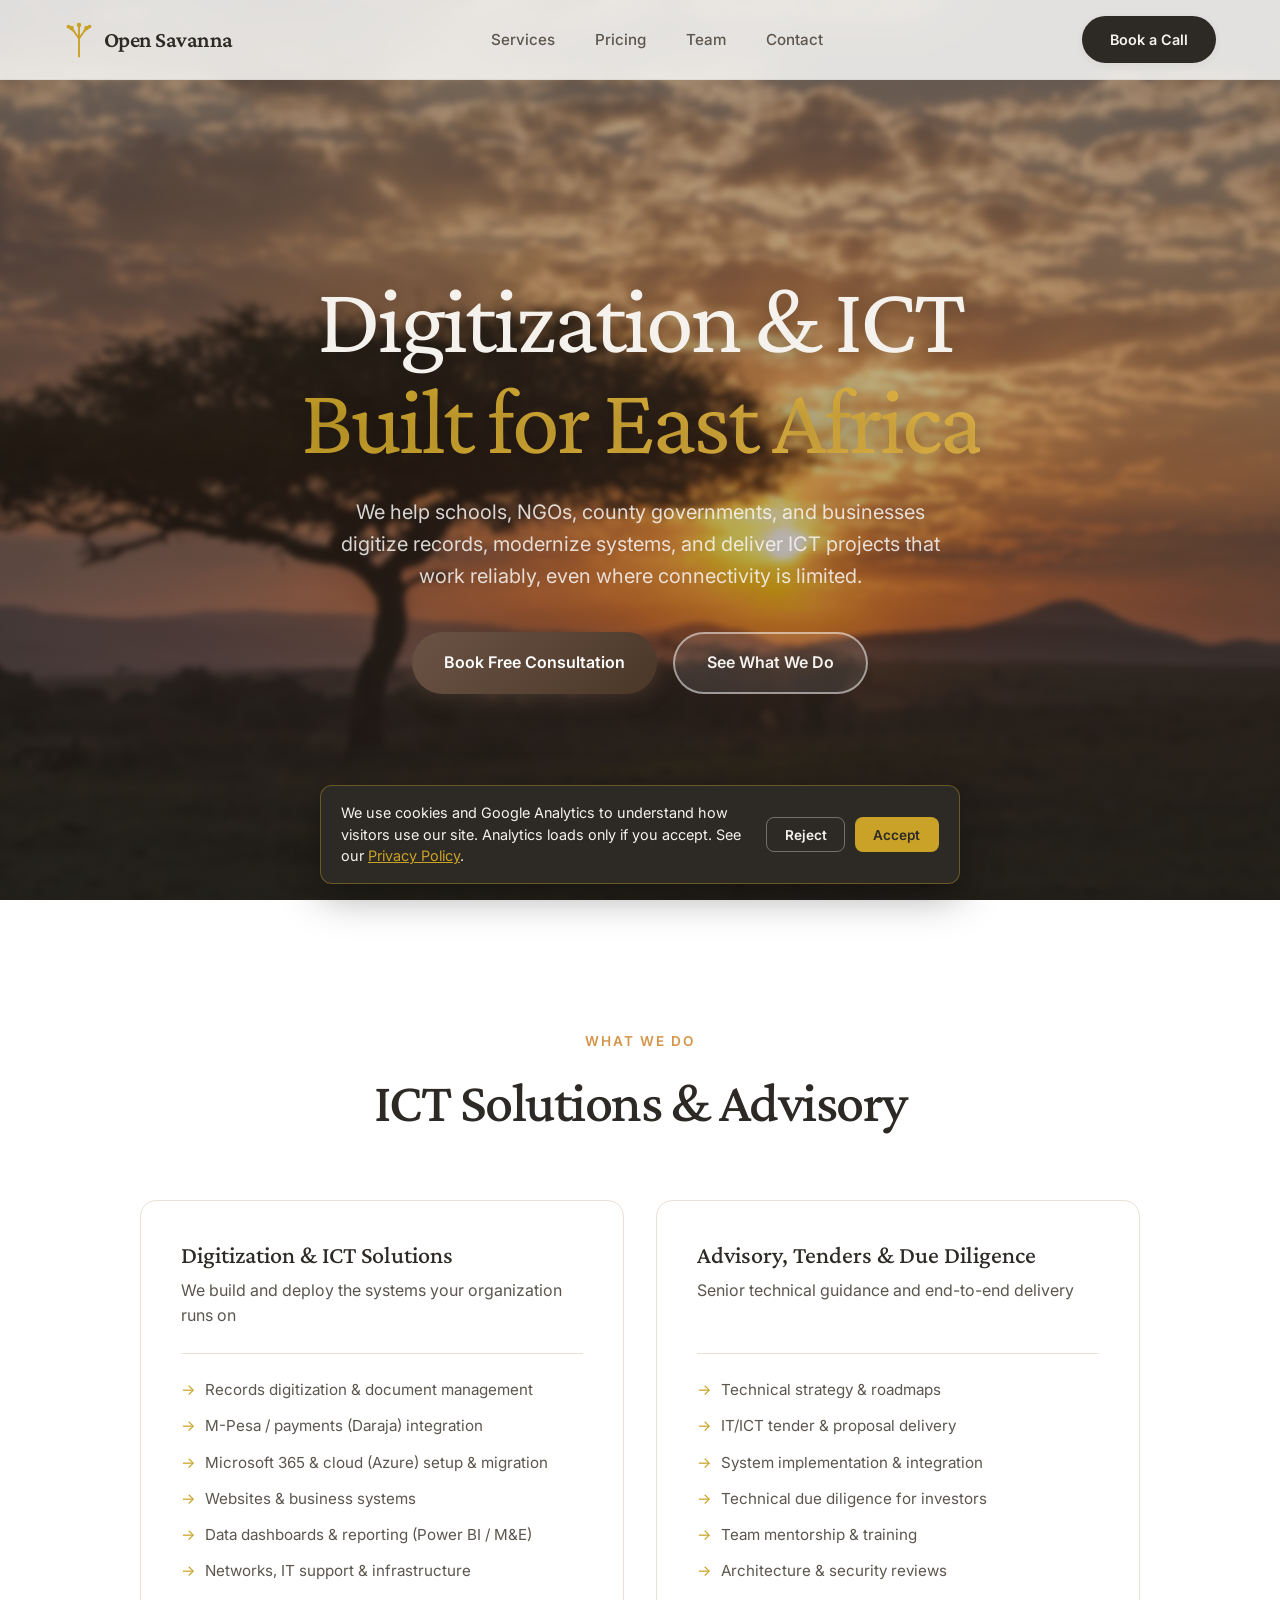
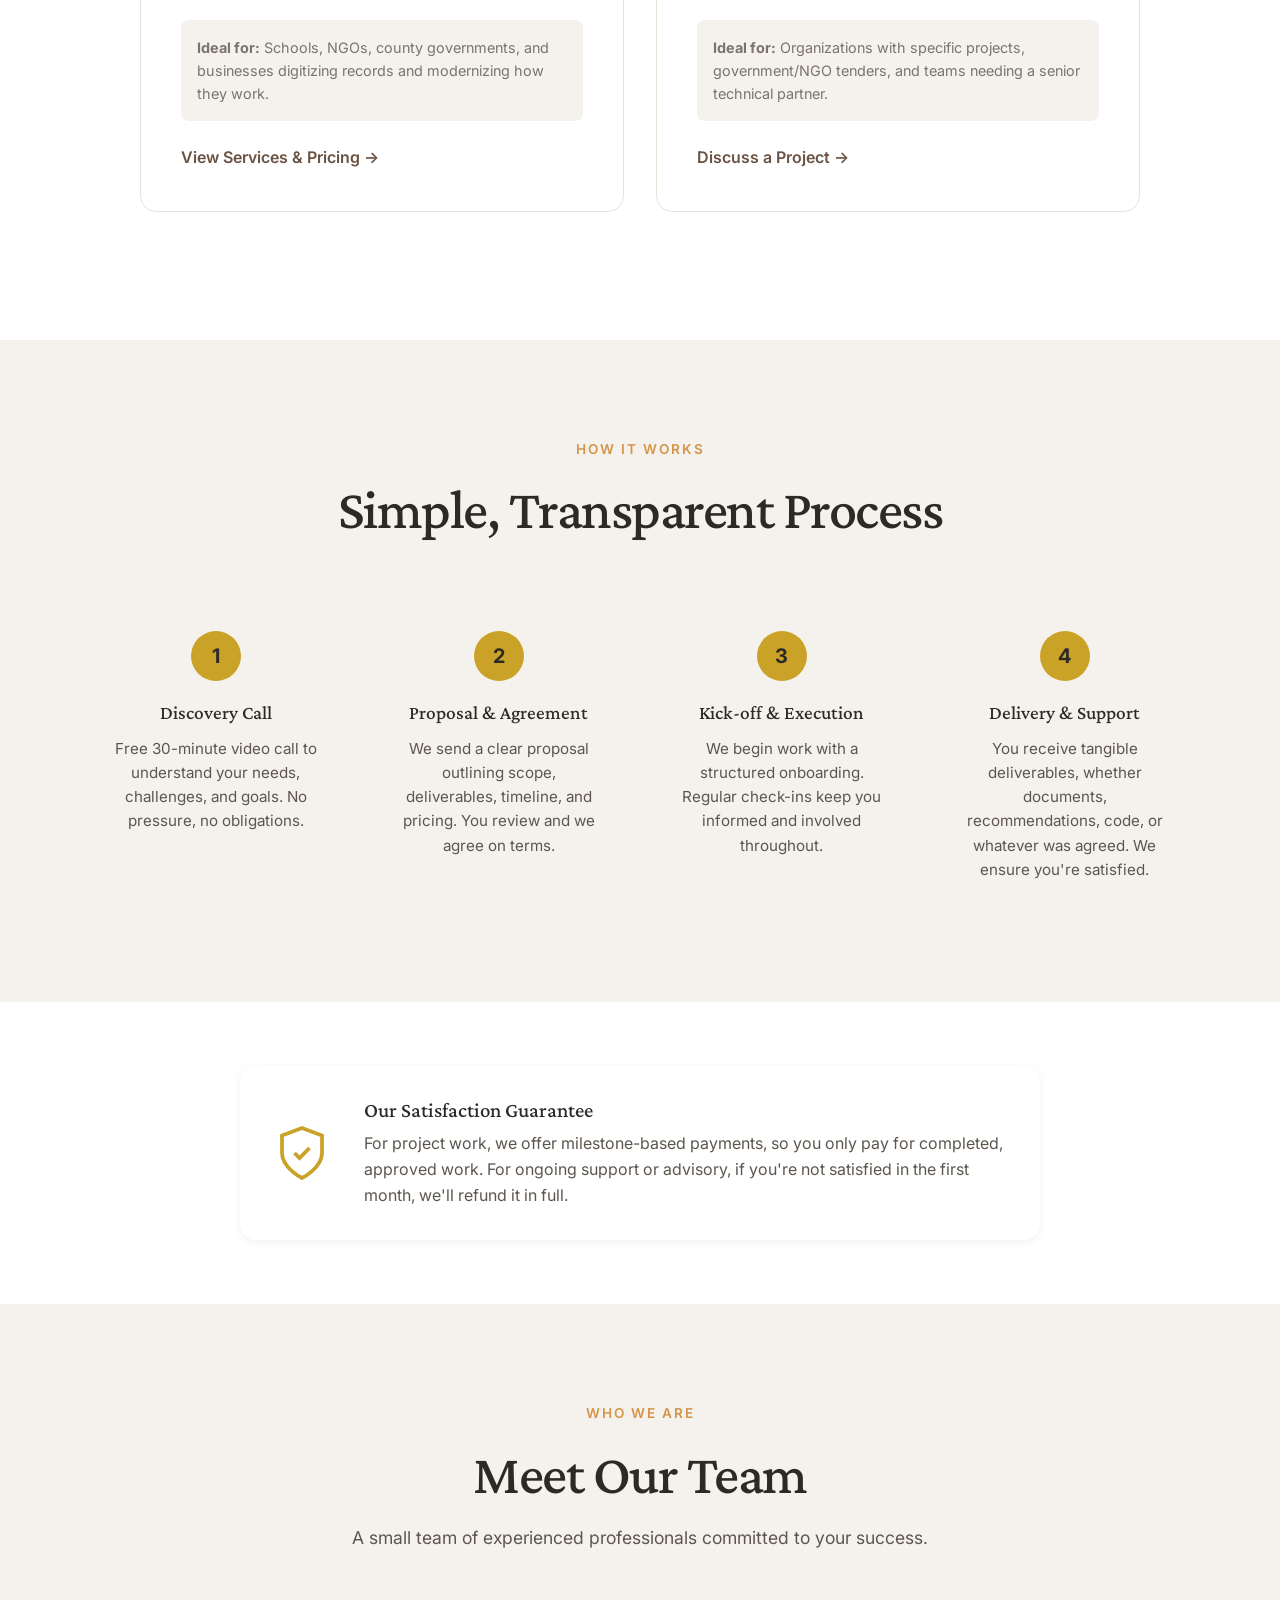
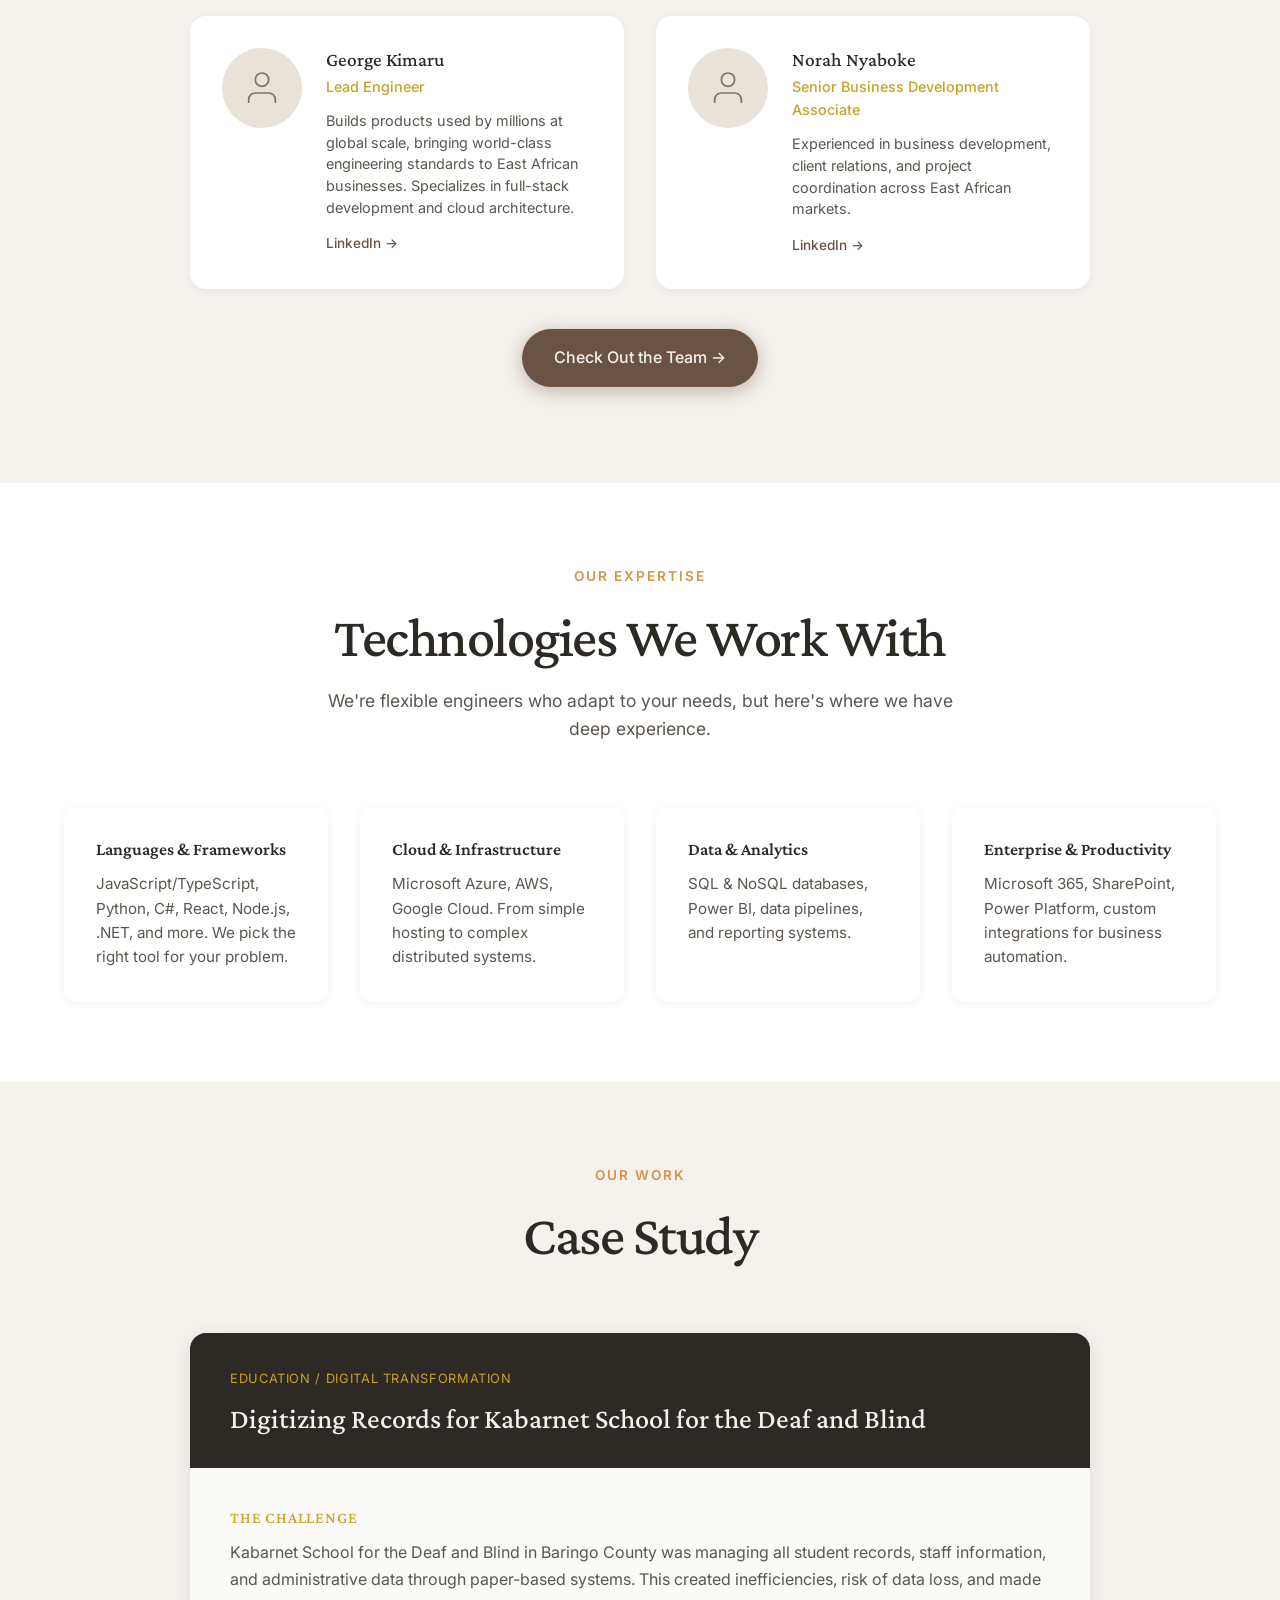
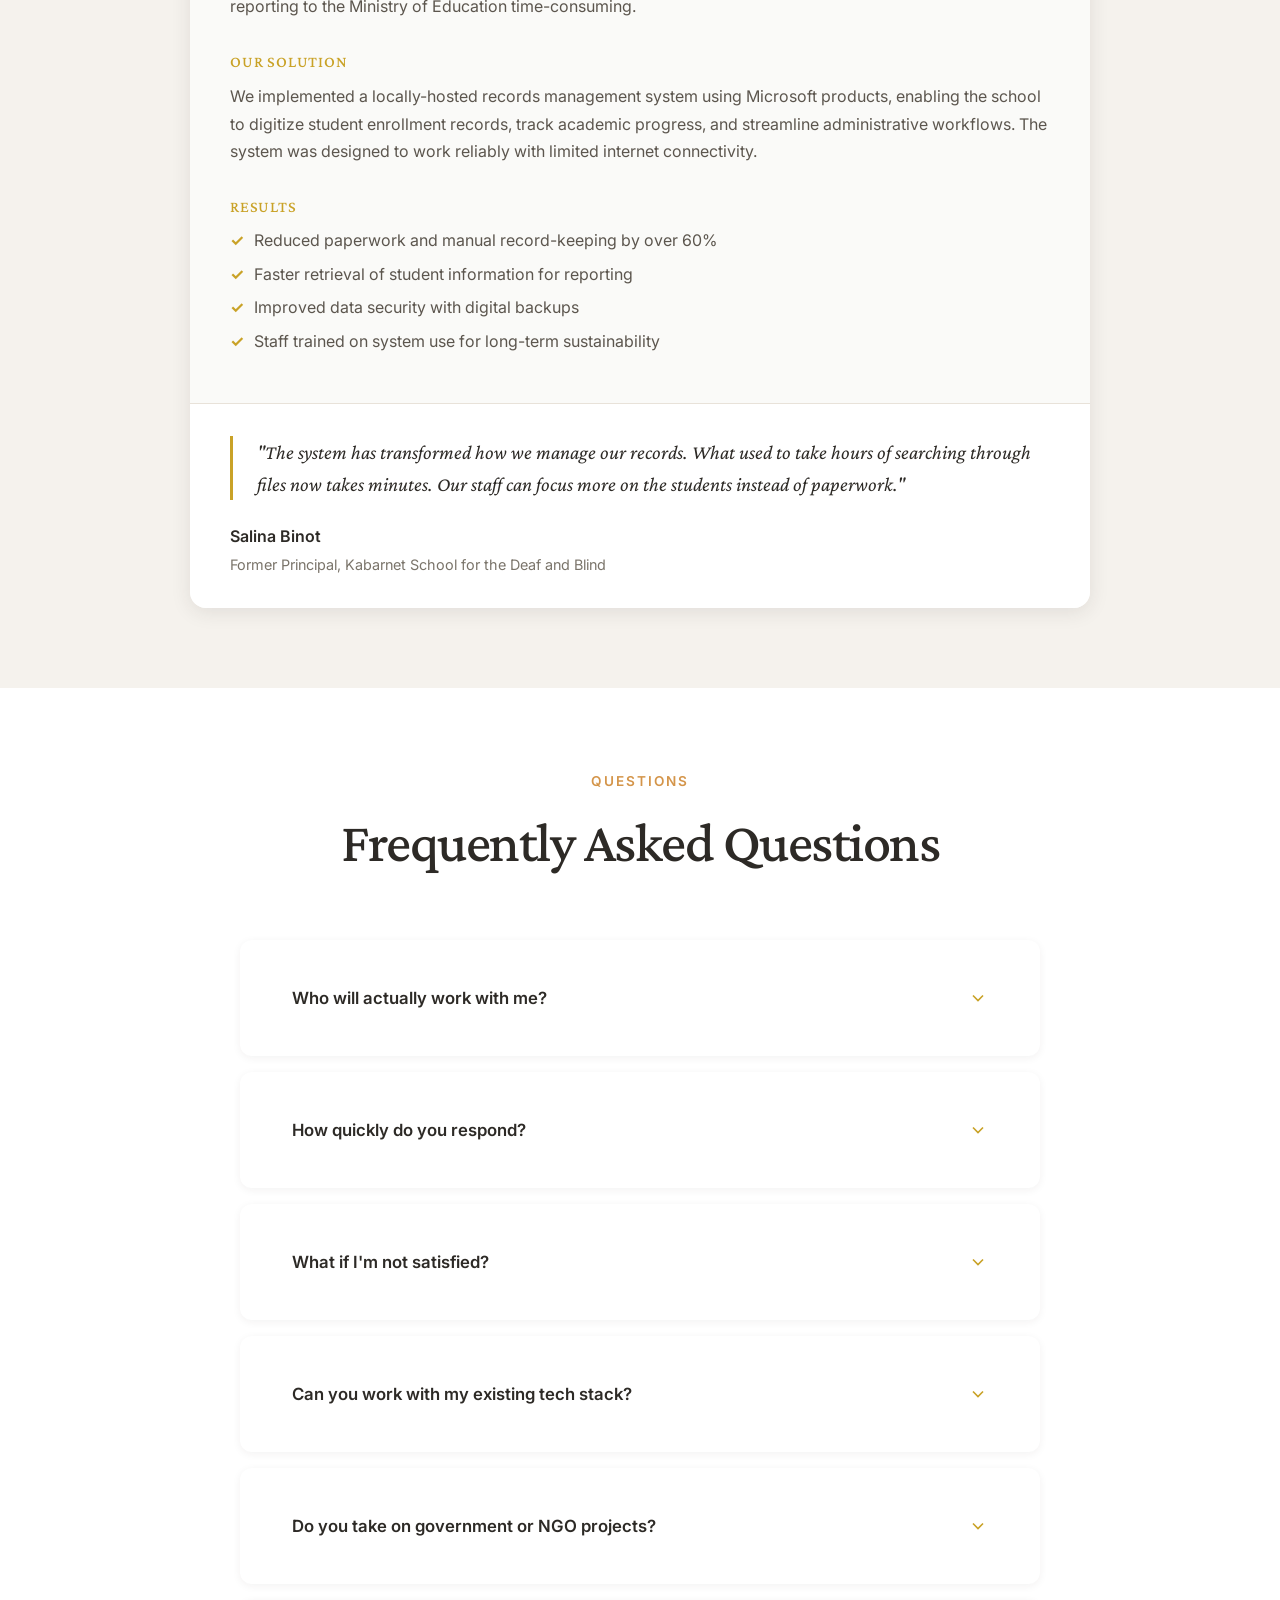
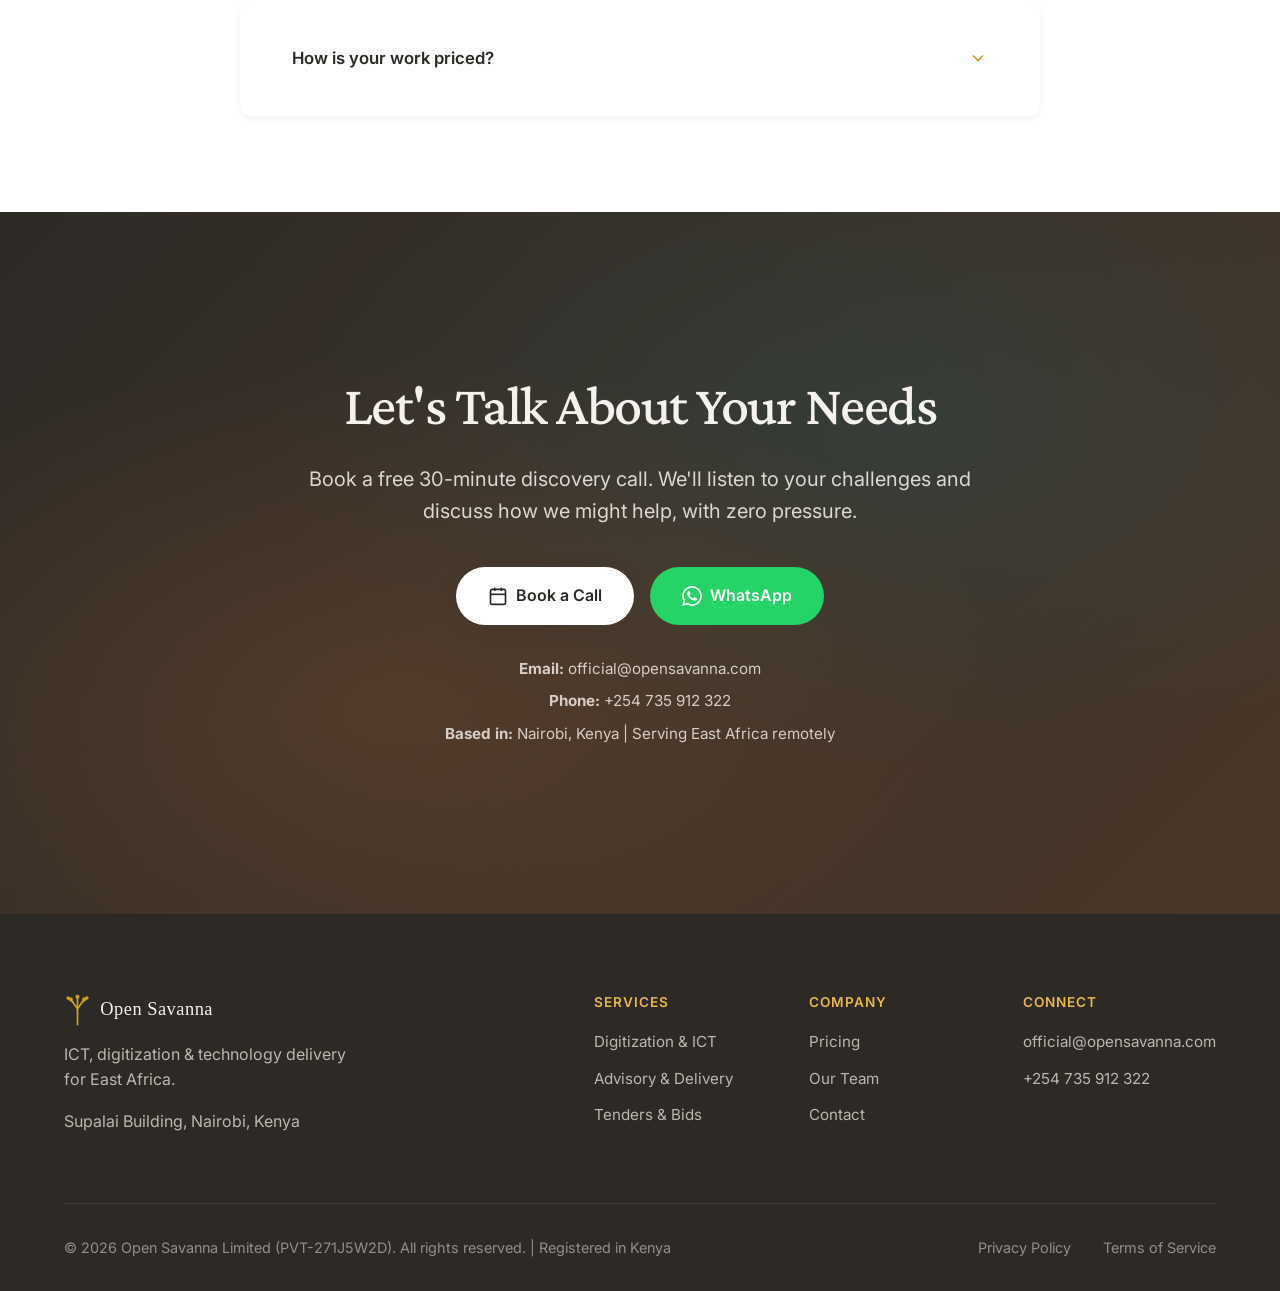
==== commit 679ddbf3: "Fix consistency issues from final QA: unify footer, update Terms to project model - privacy.html, te" ====
--- a/index.html
+++ b/index.html
@@ -183,7 +183,7 @@
           </div>
           <div class="team-info">
             <h4>George Kimaru</h4>
-            <p class="team-role">Software Engineer</p>
+            <p class="team-role">Lead Engineer</p>
             <p class="team-bio">Builds products used by millions at global scale, bringing world-class engineering standards to East African businesses. Specializes in full-stack development and cloud architecture.</p>
             <a href="https://www.linkedin.com/in/kimarugeorge/" target="_blank" rel="noopener noreferrer" class="team-linkedin">LinkedIn →</a>
           </div>
